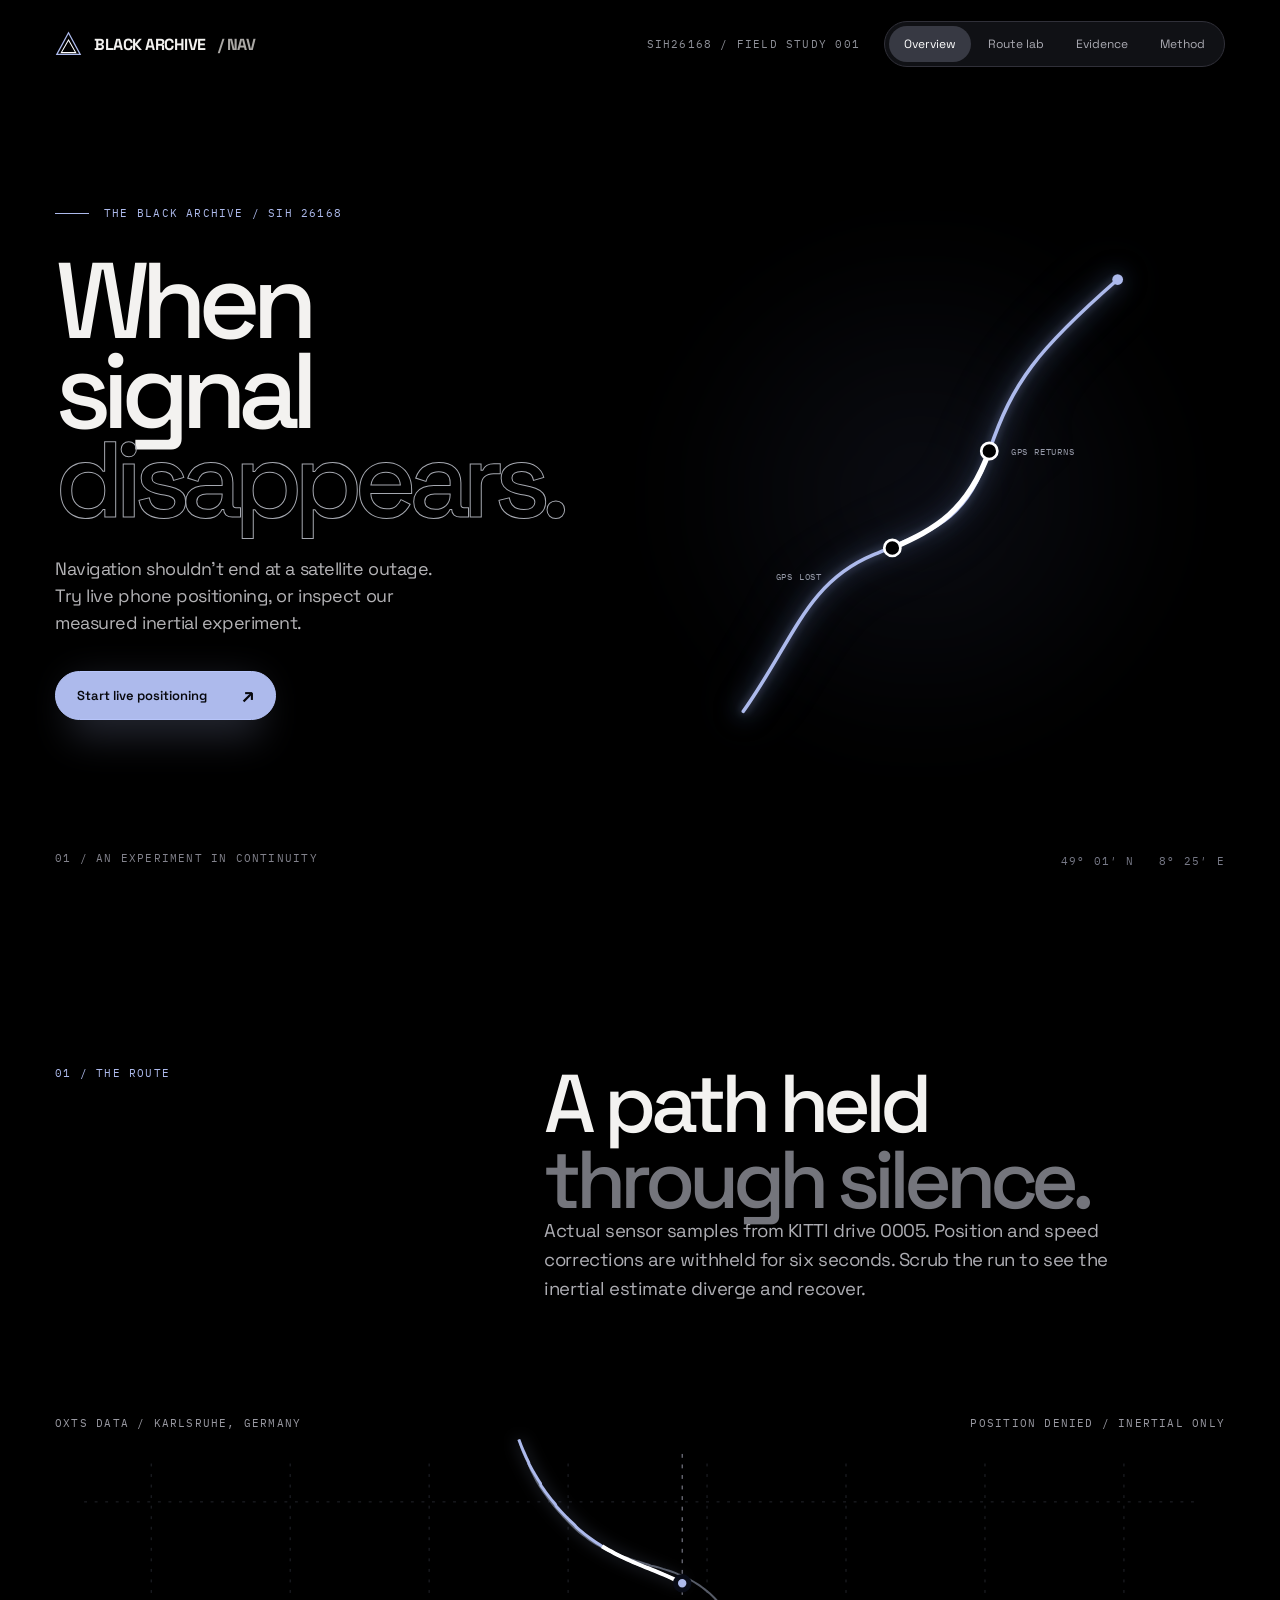
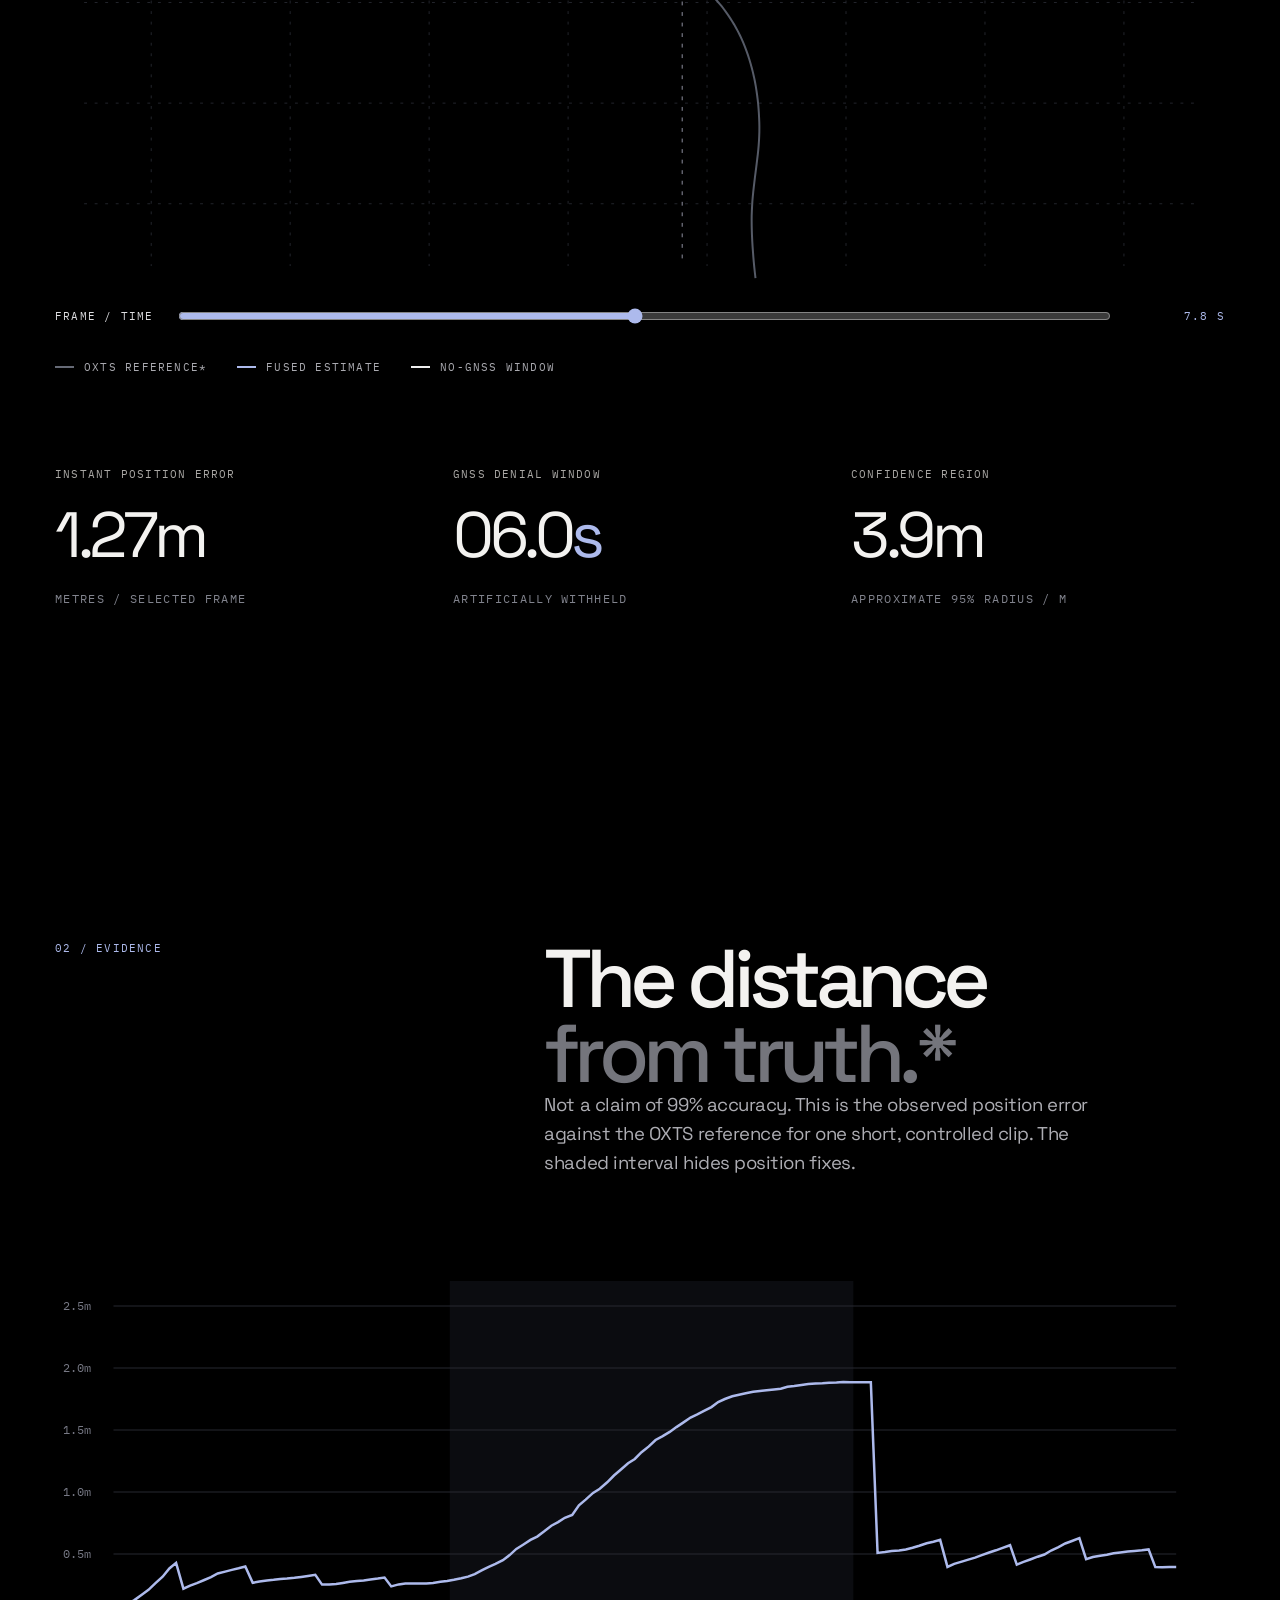
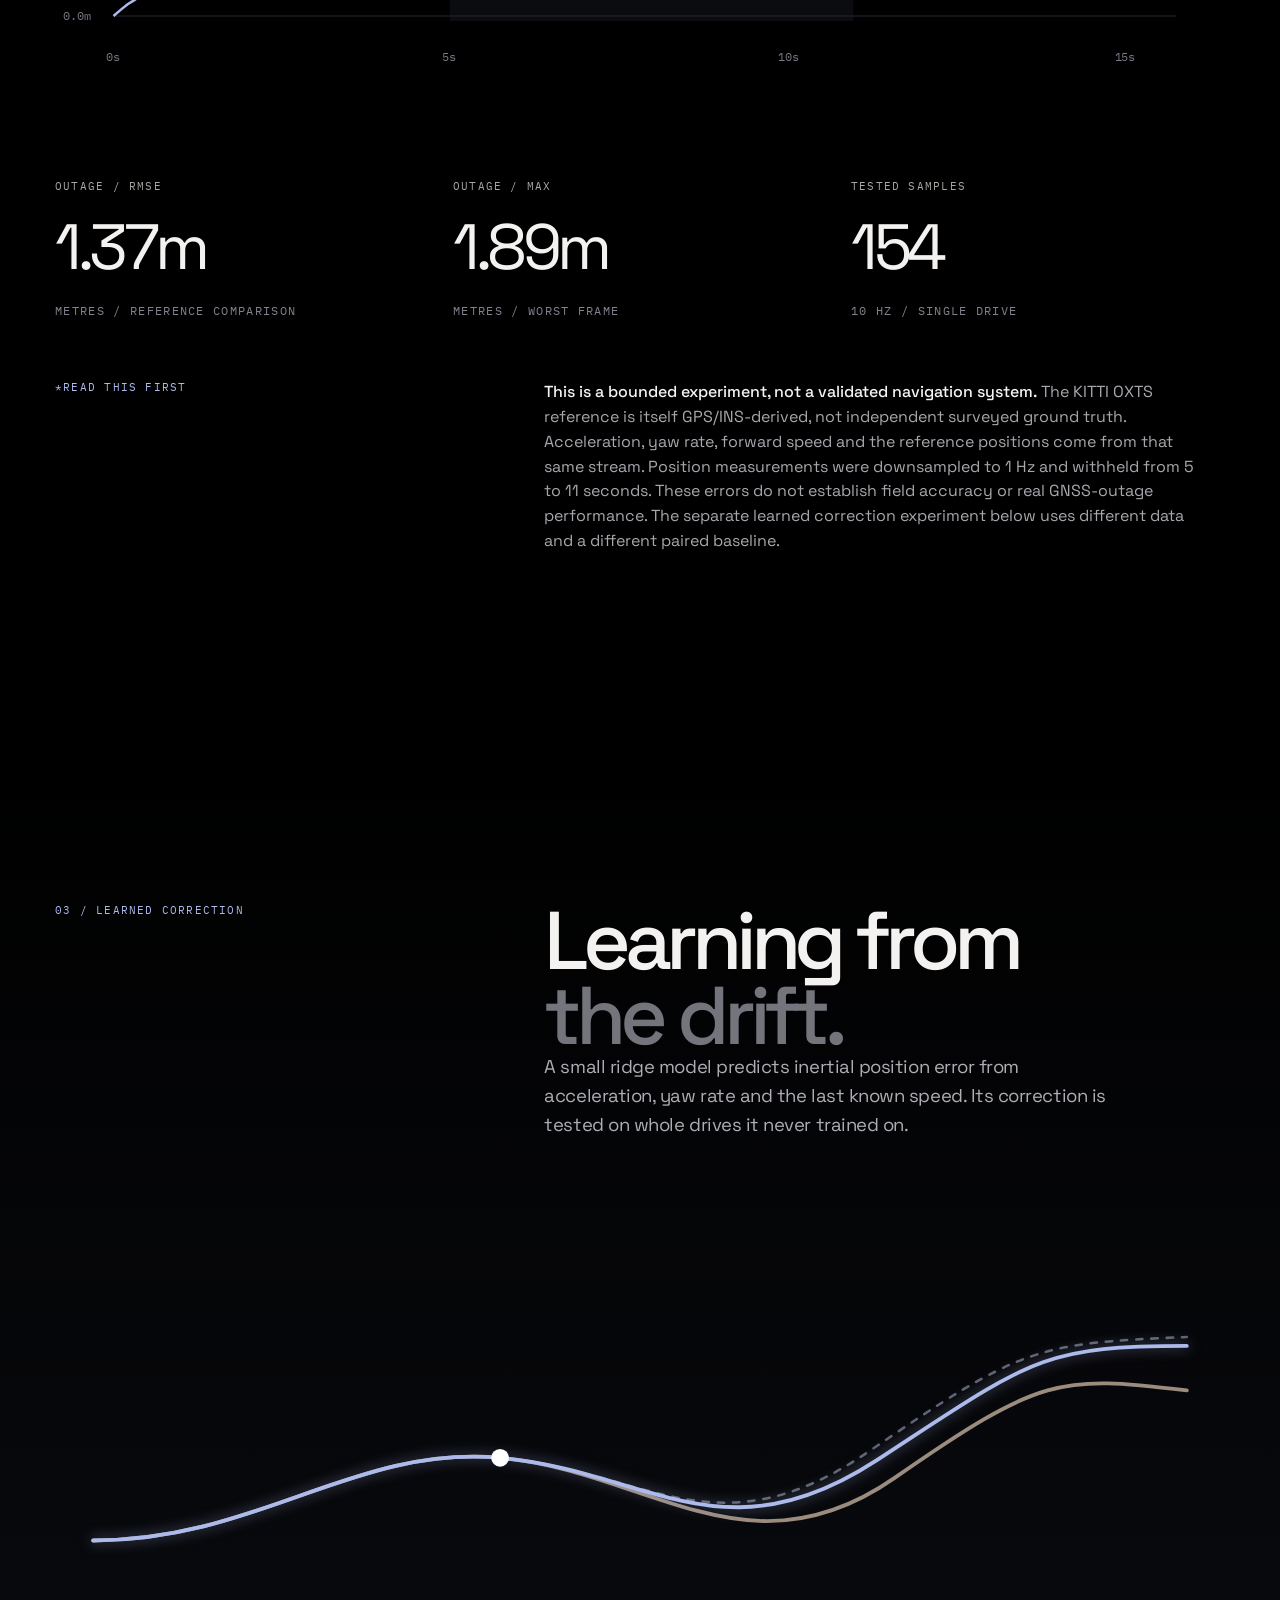
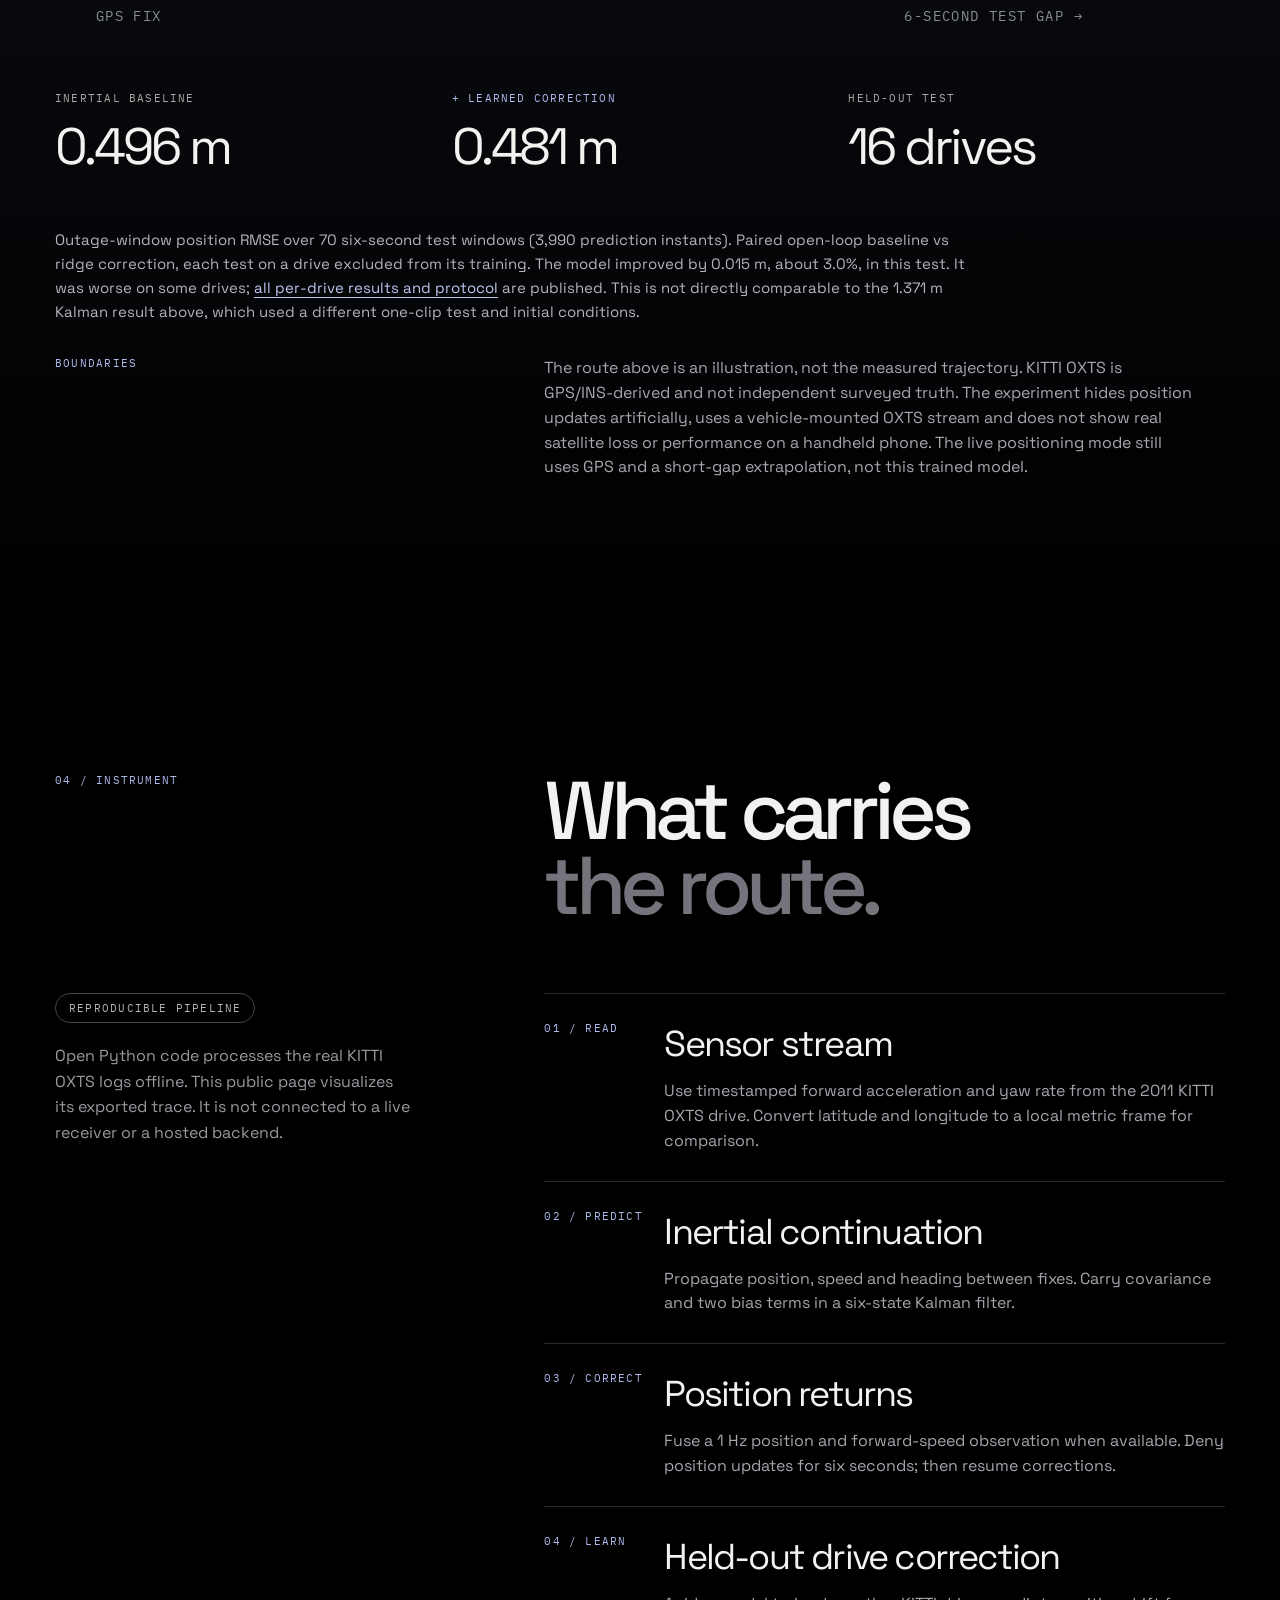
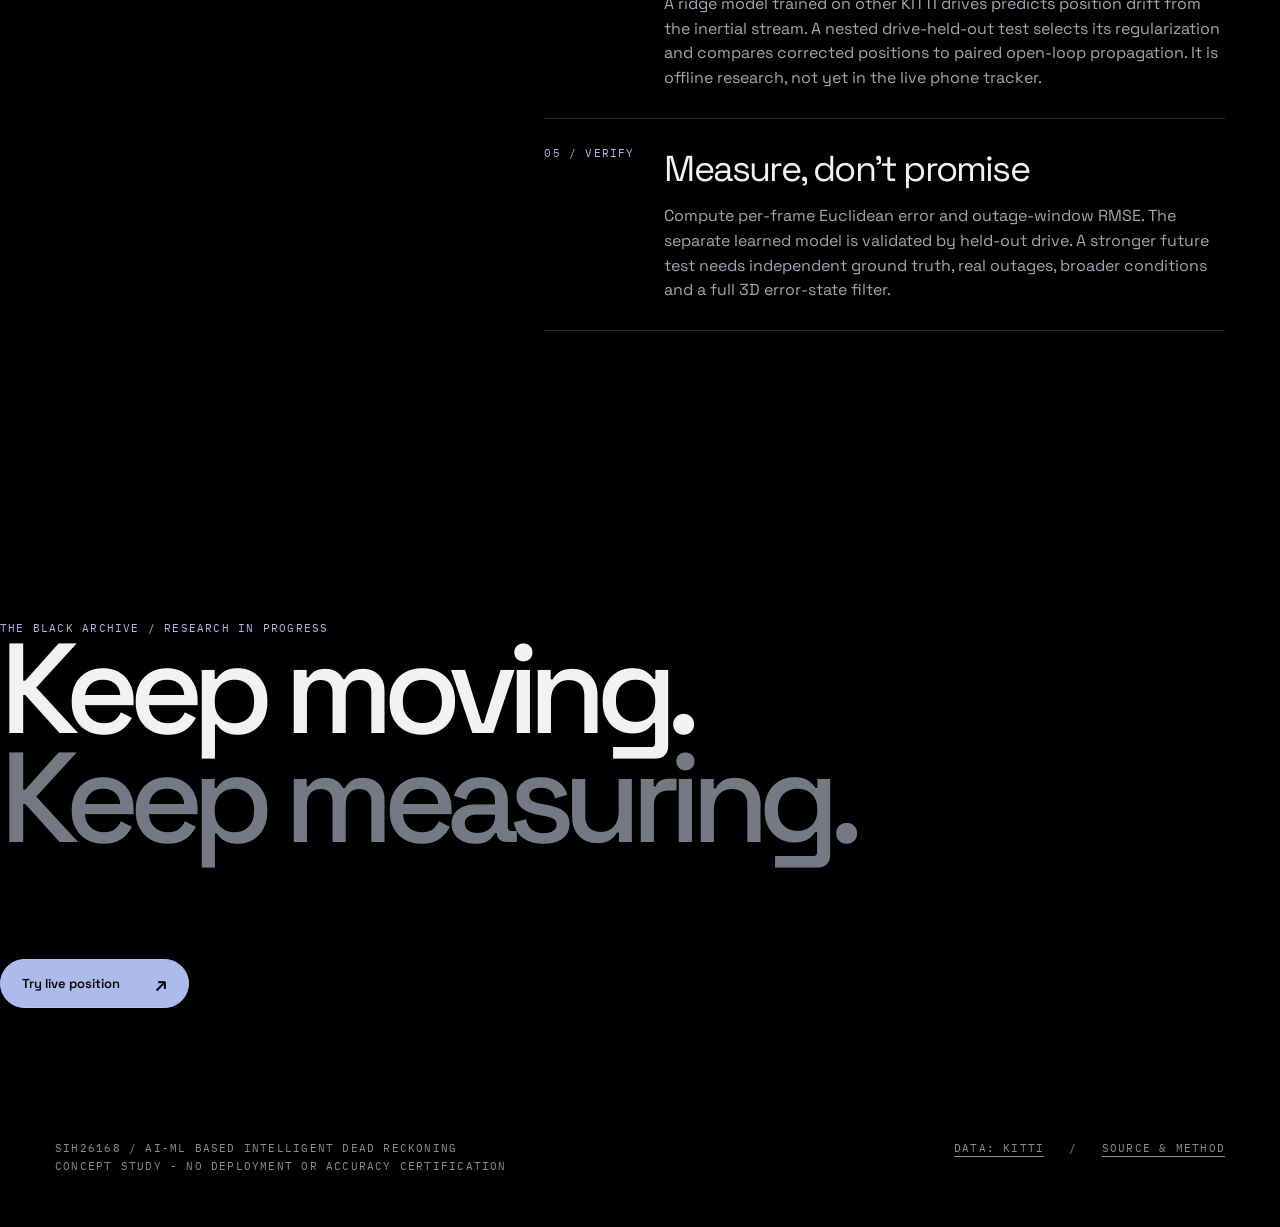
==== web/index.html @ e19b24ce "v14: sync canonical site with ML evidence" ====
<!doctype html>
<html lang="en"><head><meta charset="utf-8"><meta name="viewport" content="width=device-width,initial-scale=1"><meta name="theme-color" content="#000000"><meta name="description" content="The Black Archive: an honest GNSS/INS dead-reckoning experiment measured on public KITTI sensor logs."><title>Black Archive / Continuity</title><link rel="preconnect" href="https://fonts.googleapis.com"><link rel="preconnect" href="https://fonts.gstatic.com" crossorigin><link href="https://fonts.googleapis.com/css2?family=IBM+Plex+Mono:wght@400;500&family=Space+Grotesk:wght@400;500;600;700&display=swap" rel="stylesheet">
<style>
:root{--bg:#000;--ink:#f3f2f0;--muted:#aaa8a5;--quiet:#777b85;--accent:#adbaec;--axis:#303137;--margin:clamp(24px,4.3vw,76px);--display:'Space Grotesk',Arial,sans-serif;--mono:'IBM Plex Mono',monospace}*{box-sizing:border-box}html{scroll-behavior:smooth;background:#000}body{margin:0;color:var(--ink);background:var(--bg);font-family:var(--display);-webkit-font-smoothing:antialiased}button,a,input{font:inherit}button{cursor:pointer}a{color:inherit}a:focus-visible,button:focus-visible,input:focus-visible{outline:2px solid var(--accent);outline-offset:4px}::selection{background:#adbaec;color:#000}.mono{font-family:var(--mono);font-size:11px;letter-spacing:.11em;text-transform:uppercase}.muted{color:var(--muted)}.accent{color:var(--accent)}.wrap{max-width:1600px;margin:auto;padding-inline:var(--margin)}.header{height:88px;display:flex;justify-content:space-between;align-items:center;gap:20px;position:relative;z-index:30}.mark{font-weight:700;text-decoration:none;display:flex;align-items:center;gap:12px;font-size:16px;letter-spacing:-.03em}.brand-icon{height:27px;width:27px;display:inline-flex;align-items:center;justify-content:center}.brand-icon svg{width:100%;height:100%}.header-right{display:flex;gap:24px;align-items:center}.version{white-space:nowrap;color:#8e9098}.nav{display:flex;padding:4px;gap:2px;border:1px solid #303039;border-radius:999px;background:#101115;position:relative;isolation:isolate}.nav a{position:relative;padding:10px 15px;text-decoration:none;font-size:12px;color:#aaaab2;transition:color .22s;white-space:nowrap}.nav a:hover,.nav a.active{color:#fff}.nav-indicator{position:absolute;z-index:-1;left:4px;top:4px;bottom:4px;background:#373943;border-radius:999px;transition:transform .48s cubic-bezier(.22,1,.36,1),width .48s cubic-bezier(.22,1,.36,1)}main{overflow:hidden}.hero{min-height:min(790px,calc(100svh - 88px));min-height:max(650px,calc(100svh - 88px));display:grid;grid-template-columns:5fr 8fr;align-items:center;position:relative}.hero-copy{z-index:2;padding:24px 0 86px}.eyebrow{color:var(--accent);display:flex;gap:15px;align-items:center}.eyebrow:before{content:'';width:34px;height:1px;background:var(--accent)}h1,h2,h3,p{margin-top:0}h1{font-size:clamp(69px,8.4vw,150px);line-height:.83;letter-spacing:-.083em;font-weight:500;margin:36px 0 32px}h1 span{display:block}h1 .outline{color:transparent;-webkit-text-stroke:1px #a5a8b0}.hero-description{font-size:clamp(16px,1.4vw,20px);line-height:1.5;color:#b3b2b5;max-width:390px;letter-spacing:-.025em;margin-bottom:34px}.cta{border:1px solid #b7c5fa;border-radius:999px;background:var(--accent);padding:15px 21px;color:#08090e;display:inline-flex;gap:35px;align-items:center;text-decoration:none;font-size:13px;font-weight:600;position:relative;transition:transform .25s,background .25s}.cta:before{content:'';position:absolute;inset:9px 15px -18px;background:var(--accent);filter:blur(19px);opacity:.2;z-index:-1}.cta:hover{transform:translateY(-3px);background:#c4cfff}.cta span{font-size:20px;line-height:.7}.hero-visual{position:relative;min-height:620px;margin-right:calc(-1*var(--margin));display:flex;align-items:center;justify-content:center}.hero-visual:before{content:'';position:absolute;width:80%;aspect-ratio:1;border-radius:50%;background:radial-gradient(circle,rgba(90,102,156,.12),rgba(0,0,0,0) 67%);filter:blur(35px)}.orb{width:min(760px,105%);height:auto;overflow:visible;position:relative;filter:drop-shadow(0 0 28px rgba(148,160,218,.14))}.orb .contour{fill:none;stroke:#363943;stroke-width:.7}.orb .brightline{fill:none;stroke:var(--accent);stroke-width:2;stroke-linecap:round;stroke-linejoin:round;stroke-dasharray:2400;stroke-dashoffset:2400;animation:draw 1.4s .1s cubic-bezier(.22,1,.36,1) forwards}.orb .tiny{fill:#b3c4ff}.orb .thin{fill:none;stroke:#656c85;stroke-width:.8}.orb .noise{fill:#adb8df;opacity:.36}.hero-index{position:absolute;right:var(--margin);bottom:32px;color:#777987}.hero-meta{position:absolute;bottom:35px;left:var(--margin);color:#83838d}.section{padding-top:clamp(110px,13vw,210px);padding-bottom:clamp(110px,13vw,210px)}.section-head{display:grid;grid-template-columns:5fr 8fr;gap:5vw;align-items:start;margin-bottom:70px}.section-kicker{color:var(--accent)}.section-title{font-size:clamp(49px,6.4vw,105px);line-height:.92;letter-spacing:-.075em;font-weight:500;max-width:900px;margin:0}.section-title em{font-style:normal;color:#74757c}.support{max-width:570px;color:#adadb3;font-size:clamp(16px,1.45vw,21px);line-height:1.55;letter-spacing:-.025em}.section-copy{grid-column:2}.lab{background:linear-gradient(#000,#08090b 65%,#000)}.lab-main{position:relative;min-height:590px;padding:24px 0 0}.lab-meta{display:flex;justify-content:space-between;gap:20px;flex-wrap:wrap;color:#9999a2}.lab-art{height:460px;width:100%;display:block;overflow:visible}.axis{stroke:#24262d;stroke-width:1;stroke-dasharray:3 8}.route-truth{stroke:#565b67;stroke-width:2;fill:none;vector-effect:non-scaling-stroke}.route-fused{stroke:var(--accent);stroke-width:3;fill:none;vector-effect:non-scaling-stroke;filter:drop-shadow(0 0 8px rgba(173,186,236,.45))}.route-outage{stroke:#fff;stroke-width:4;fill:none;vector-effect:non-scaling-stroke}.point-current{fill:var(--accent);stroke:#080b16;stroke-width:5;vector-effect:non-scaling-stroke}.scan-line{stroke:#9496a6;stroke-width:1;stroke-dasharray:4 7}.scrubber{display:flex;gap:22px;align-items:center;padding:12px 0 30px}.scrubber label{color:#dedee1;white-space:nowrap}.scrubber input{width:100%;height:24px;accent-color:var(--accent);cursor:ew-resize}.scrubber output{min-width:90px;text-align:right;color:var(--accent)}.legend{display:flex;gap:30px;align-items:center;flex-wrap:wrap;color:#aaaab0}.legend span{display:flex;gap:10px;align-items:center}.legend i{width:19px;height:2px;background:var(--accent);display:block}.legend .white{background:#eee}.legend .grey{background:#666a76}.readouts{display:grid;grid-template-columns:repeat(3,1fr);gap:24px;margin-top:88px}.readout strong{display:block;font-size:clamp(34px,5vw,70px);font-weight:400;letter-spacing:-.07em;margin:11px 0}.readout small{color:#81838d;font-size:12px}.evidence-plot{width:100%;height:420px;display:block;overflow:visible}.chart-line{fill:none;stroke:var(--accent);stroke-width:2.5;vector-effect:non-scaling-stroke}.chart-bg{fill:#12151c}.chart-outage{fill:#4e5475;opacity:.14}.chart-axis{stroke:#282932;stroke-width:1}.evidence-notes{display:grid;grid-template-columns:5fr 8fr;gap:5vw;margin-top:60px}.evidence-notes p{line-height:1.55;color:#a7a7ad;max-width:650px;font-size:16px}.evidence-notes strong{color:#f4f4f4;font-weight:500}.method{padding-top:110px;padding-bottom:160px}.method-layout{display:grid;grid-template-columns:5fr 8fr;gap:5vw}.method-step{padding:27px 0;display:grid;grid-template-columns:100px 1fr;gap:20px;border-top:1px solid #292a30}.method-step:last-child{border-bottom:1px solid #292a30}.method-step h3{font-size:clamp(23px,3vw,36px);font-weight:400;letter-spacing:-.05em;margin:0 0 12px}.method-step p{line-height:1.55;color:#a4a5ad;max-width:600px;margin:0}.method-note{color:#9999a0;line-height:1.6;max-width:360px;margin-top:20px}.finale{padding:130px 0 100px;position:relative}.finale h2{font-size:clamp(70px,10vw,165px);line-height:.85;letter-spacing:-.09em;font-weight:500;max-width:1000px}.finale h2 span{color:#747985}.footer{padding-block:32px 52px;display:flex;justify-content:space-between;gap:20px;color:#8c8c93;line-height:1.6}.footer a{text-underline-offset:4px}.tag{display:inline-flex;border:1px solid #42444c;border-radius:999px;padding:7px 13px;color:#b2b3bd}.skip{position:absolute;left:-999px;top:6px;z-index:50;background:#fff;color:#000;padding:12px}.skip:focus{left:10px}@keyframes draw{to{stroke-dashoffset:0}}@media(max-width:900px){.version{display:none}.hero{grid-template-columns:1fr;min-height:auto}.hero-copy{padding-top:84px;padding-bottom:0}.hero-visual{min-height:550px;margin-top:-36px;margin-left:12vw}.orb{width:min(100%,700px)}.hero-meta{bottom:12px}.hero-index{bottom:12px}.section-head,.evidence-notes,.method-layout{grid-template-columns:1fr}.section-copy{grid-column:1}.section-head{gap:28px;margin-bottom:48px}.section-title{max-width:800px}.method-note{max-width:650px;margin:0 0 30px}.lab-main{min-height:470px}.lab-art{height:330px}}@media(max-width:600px){.header{height:78px;display:block;padding-top:18px}.mark{font-size:14px}.brand-icon{width:22px;height:22px}.header-right{position:absolute;right:var(--margin);top:15px}.nav{position:fixed;bottom:16px;left:14px;right:14px;justify-content:space-around;z-index:80;background:rgba(19,20,24,.95);backdrop-filter:blur(18px);box-shadow:0 7px 35px #000}.nav a{font-size:11px;padding:12px 10px;text-align:center;min-width:58px}.hero-copy{padding-top:65px}.hero h1{font-size:clamp(66px,17vw,96px);margin:25px 0}.hero-description{font-size:16px;max-width:350px}.hero-visual{min-height:420px;margin:-25px -70px 0 0}.orb{width:120%}.hero-meta{bottom:16px}.hero-index{right:calc(var(--margin) + 38px);bottom:16px}.mono{font-size:10px}.section{padding-top:110px;padding-bottom:100px}.section-title{font-size:clamp(47px,13vw,70px)}.lab-main{min-height:380px}.lab-art{height:265px;margin-left:-10%;width:120%}.lab-meta{font-size:9px;gap:8px}.scrubber{gap:12px}.scrubber label{font-size:9px}.scrubber output{min-width:54px;font-size:10px}.legend{gap:13px;font-size:9px}.readouts{grid-template-columns:1fr 1fr;gap:35px 12px;margin-top:55px}.readout strong{font-size:43px}.readout small{font-size:10px}.evidence-plot{height:290px;width:115%;margin-left:-6%}.evidence-notes{margin-top:32px}.method{padding-top:50px}.method-step{grid-template-columns:52px 1fr;gap:12px}.method-step h3{font-size:24px}.method-step p{font-size:14px}.finale{padding:90px 0 130px}.finale h2{font-size:clamp(66px,14vw,95px)}.footer{display:block;padding-bottom:105px;font-size:10px}.footer div{margin-bottom:16px}}@media(prefers-reduced-motion:reduce){*,*:before,*:after{animation-duration:.01ms!important;scroll-behavior:auto!important;transition-duration:.01ms!important}.orb .brightline{stroke-dashoffset:0}}
.simple-route{filter:drop-shadow(0 0 25px rgba(140,154,219,.10))}.simple-under{fill:none;stroke:#243047;stroke-width:21;stroke-linecap:round;opacity:.55;filter:blur(12px)}.simple-line,.simple-gap{fill:none;stroke-linecap:round;stroke-linejoin:round}.simple-line{stroke:#adbaec;stroke-width:4;filter:drop-shadow(0 0 5px rgba(173,186,236,.45))}.simple-gap{stroke:#fff;stroke-width:6}.simple-fix{fill:#000;stroke:#fff;stroke-width:3}.simple-label,.simple-key{fill:#9599a7;font:10px var(--mono);letter-spacing:.09em}.simple-key{fill:#b6b9c3}@media(max-width:600px){.simple-label,.simple-key{font-size:13px}}
.learned{background:linear-gradient(#000,#08090d 55%,#000)}.learned-panel{padding:20px 0;background:transparent}.learned-route svg{width:100%;height:auto;overflow:visible}.learned-route path{fill:none;stroke-linecap:round;stroke-linejoin:round}.learned-route .learning-ghost{stroke:#5d6372;stroke-width:2;stroke-dasharray:5 7}.learned-route .learning-base{stroke:#b7a493;stroke-width:3;opacity:.85}.learned-route .learning-corrected{stroke:var(--accent);stroke-width:3;filter:drop-shadow(0 0 5px #adbaec88)}.learned-route text{font:11px var(--mono);letter-spacing:.1em;fill:#898c98}.learned-stats{display:grid;grid-template-columns:repeat(3,1fr);padding:26px 0 4px;gap:20px}.learned-stats strong{display:block;font-size:clamp(30px,4vw,58px);font-weight:400;letter-spacing:-.06em;margin-top:7px}.learned-caption{line-height:1.6;color:#b3b4bd;font-size:15px;max-width:920px;margin:25px 0 0}.learned-caption a{color:#bdc8f2;text-underline-offset:4px}.learned .evidence-notes{margin-top:32px}@media(max-width:600px){.learned-panel{padding:10px 0}.learned-stats{grid-template-columns:1fr 1fr;gap:22px 8px}.learned-stats strong{font-size:33px}.learned-stats .mono{font-size:8px}.learned-caption{font-size:13px}.learned-route text{font-size:16px}}
</style></head>
<body><a class="skip" href="#content">Skip to content</a><header class="header wrap"><a href="#home" class="mark" aria-label="The Black Archive, home"><span class="brand-icon" aria-hidden="true"><svg viewBox="0 0 30 30"><path fill="none" stroke="#adbaec" stroke-width="1.4" d="M15 2 28 26H2Z"/><path fill="none" stroke="#fff" stroke-width="1.2" d="M15 10 23 24H7Z"/></svg></span>BLACK ARCHIVE<span class="muted">/ NAV</span></a><div class="header-right"><span class="version mono">SIH26168 / FIELD STUDY 001</span><nav class="nav" aria-label="Main navigation"><span class="nav-indicator" aria-hidden="true"></span><a class="active" href="#home">Overview</a><a href="#lab">Route lab</a><a href="#evidence">Evidence</a><a href="#method">Method</a></nav></div></header>
<main id="content"><section class="hero wrap" id="home"><div class="hero-copy"><div class="eyebrow mono">THE BLACK ARCHIVE / SIH 26168</div><h1>When<br>signal<br><span class="outline">disappears.</span></h1><p class="hero-description">Navigation shouldn't end at a satellite outage. Try live phone positioning, or inspect our measured inertial experiment.</p><a class="cta" href="./live.html">Start live positioning <span aria-hidden="true">↗</span></a></div><div class="hero-visual"><svg class="orb simple-route" viewBox="0 0 800 800" role="img" aria-labelledby="hero-map-title hero-map-desc"><title id="hero-map-title">A route continues through signal loss</title><desc id="hero-map-desc">A single clean route bends across the black canvas. A short white portion marks the position-signal gap, and the path continues beyond it. This is a concept illustration, not a measured route or map.</desc><path d="M 202 642 C 258 563 272 499 346 468 S 450 429 476 352 S 530 239 619 161" class="simple-under"/><path d="M 202 642 C 258 563 272 499 346 468 S 450 429 476 352 S 530 239 619 161" class="simple-line"/><path d="M 368 460 C 416 439 452 419 476 352" class="simple-gap"/><circle cx="368" cy="460" r="9" class="simple-fix"/><circle cx="476" cy="352" r="9" class="simple-fix"/><circle cx="619" cy="161" r="6" fill="#adbaec"/><g class="simple-label"><text x="238" y="496">GPS LOST</text><text x="500" y="356">GPS RETURNS</text></g></svg></div><span class="hero-meta mono">01 / AN EXPERIMENT IN CONTINUITY</span><span class="hero-index mono">49° 01′ N &nbsp; 8° 25′ E</span></section>
<section class="section wrap" id="lab"><div class="section-head"><div class="section-kicker mono">01 / THE ROUTE</div><div><h2 class="section-title">A path held<br><em>through silence.</em></h2><p class="support section-copy">Actual sensor samples from KITTI drive 0005. Position and speed corrections are withheld for six seconds. Scrub the run to see the inertial estimate diverge and recover.</p></div></div><div class="lab-main"><div class="lab-meta mono"><span>OXTS DATA / KARLSRUHE, GERMANY</span><span id="mode">INITIALIZING REAL DATA</span></div><svg id="route-svg" viewBox="0 0 1200 480" preserveAspectRatio="xMidYMid meet" class="lab-art" role="img" aria-label="Measured KITTI reference trajectory and fused inertial estimate"><g id="route-grid"></g><path id="truth-path" class="route-truth"/><path id="fused-path" class="route-fused"/><path id="outage-path" class="route-outage"/><line id="scan-line" class="scan-line" y1="25" y2="450"/><circle id="current-point" class="point-current" r="7"/></svg><div class="scrubber"><label class="mono" for="time">FRAME / TIME</label><input type="range" id="time" min="0" max="153" value="70" step="1" aria-label="Select frame of KITTI experiment"><output class="mono" id="time-out" for="time">--</output></div><div class="legend mono"><span><i class="grey"></i> OXTS REFERENCE*</span><span><i></i> FUSED ESTIMATE</span><span><i class="white"></i> NO-GNSS WINDOW</span></div><div class="readouts"><div class="readout"><span class="mono muted">INSTANT POSITION ERROR</span><strong id="current-error">--</strong><small class="mono">METRES / SELECTED FRAME</small></div><div class="readout"><span class="mono muted">GNSS DENIAL WINDOW</span><strong>06.0<span class="accent">s</span></strong><small class="mono">ARTIFICIALLY WITHHELD</small></div><div class="readout"><span class="mono muted">CONFIDENCE REGION</span><strong id="radius">--</strong><small class="mono">APPROXIMATE 95% RADIUS / M</small></div></div></div></section>
<section class="section wrap" id="evidence"><div class="section-head"><div class="section-kicker mono">02 / EVIDENCE</div><div><h2 class="section-title">The distance<br><em>from truth.*</em></h2><p class="support">Not a claim of 99% accuracy. This is the observed position error against the OXTS reference for one short, controlled clip. The shaded interval hides position fixes.</p></div></div><svg id="error-svg" viewBox="0 0 1200 420" preserveAspectRatio="none" class="evidence-plot" role="img" aria-label="Position error over time with outage shaded"><rect id="outage-shade" class="chart-outage" y="15" height="340"/><g id="error-grid"></g><path id="error-path" class="chart-line"/></svg><div class="readouts"><div class="readout"><span class="mono muted">OUTAGE / RMSE</span><strong id="rmse">--</strong><small class="mono">METRES / REFERENCE COMPARISON</small></div><div class="readout"><span class="mono muted">OUTAGE / MAX</span><strong id="peak">--</strong><small class="mono">METRES / WORST FRAME</small></div><div class="readout"><span class="mono muted">TESTED SAMPLES</span><strong id="samples">--</strong><small class="mono">10 HZ / SINGLE DRIVE</small></div></div><div class="evidence-notes"><div class="section-kicker mono">*READ THIS FIRST</div><p><strong>This is a bounded experiment, not a validated navigation system.</strong> The KITTI OXTS reference is itself GPS/INS-derived, not independent surveyed ground truth. Acceleration, yaw rate, forward speed and the reference positions come from that same stream. Position measurements were downsampled to 1 Hz and withheld from 5 to 11 seconds. These errors do not establish field accuracy or real GNSS-outage performance. The separate learned correction experiment below uses different data and a different paired baseline.</p></div></section>
<section class="section wrap learned" id="learned"><div class="section-head"><div class="section-kicker mono">03 / LEARNED CORRECTION</div><div><h2 class="section-title">Learning from<br><em>the drift.</em></h2><p class="support">A small ridge model predicts inertial position error from acceleration, yaw rate and the last known speed. Its correction is tested on whole drives it never trained on.</p></div></div><div class="learned-panel"><div class="learned-route" aria-hidden="true"><svg viewBox="0 0 920 320"><path class="learning-ghost" d="M30 230 C160 230 235 155 350 165 S520 242 640 160 S770 75 890 70"/><path class="learning-base" d="M30 230 C160 230 235 155 350 165 S545 261 660 181 S790 100 890 112"/><path class="learning-corrected" d="M30 230 C160 230 235 155 350 165 S525 246 646 167 S775 77 890 77"/><circle cx="350" cy="165" r="7" fill="#fff"/><text x="32" y="293">GPS FIX</text><text x="668" y="293">6-SECOND TEST GAP →</text></svg></div><div class="learned-stats"><div><span class="mono muted">INERTIAL BASELINE</span><strong>0.496 m</strong></div><div><span class="mono accent">+ LEARNED CORRECTION</span><strong>0.481 m</strong></div><div><span class="mono muted">HELD-OUT TEST</span><strong>16 drives</strong></div></div></div><p class="learned-caption">Outage-window position RMSE over 70 six-second test windows (3,990 prediction instants). Paired open-loop baseline vs ridge correction, each test on a drive excluded from its training. The model improved by 0.015 m, about 3.0%, in this test. It was worse on some drives; <a href="./ml_benchmark.json">all per-drive results and protocol</a> are published. This is not directly comparable to the 1.371 m Kalman result above, which used a different one-clip test and initial conditions.</p><div class="evidence-notes"><div class="section-kicker mono">BOUNDARIES</div><p>The route above is an illustration, not the measured trajectory. KITTI OXTS is GPS/INS-derived and not independent surveyed truth. The experiment hides position updates artificially, uses a vehicle-mounted OXTS stream and does not show real satellite loss or performance on a handheld phone. The live positioning mode still uses GPS and a short-gap extrapolation, not this trained model.</p></div></section>
<section class="method wrap" id="method"><div class="section-head"><div class="section-kicker mono">04 / INSTRUMENT</div><h2 class="section-title">What carries<br><em>the route.</em></h2></div><div class="method-layout"><div><span class="tag mono">REPRODUCIBLE PIPELINE</span><p class="method-note">Open Python code processes the real KITTI OXTS logs offline. This public page visualizes its exported trace. It is not connected to a live receiver or a hosted backend.</p></div><div><div class="method-step"><span class="accent mono">01 / READ</span><div><h3>Sensor stream</h3><p>Use timestamped forward acceleration and yaw rate from the 2011 KITTI OXTS drive. Convert latitude and longitude to a local metric frame for comparison.</p></div></div><div class="method-step"><span class="accent mono">02 / PREDICT</span><div><h3>Inertial continuation</h3><p>Propagate position, speed and heading between fixes. Carry covariance and two bias terms in a six-state Kalman filter.</p></div></div><div class="method-step"><span class="accent mono">03 / CORRECT</span><div><h3>Position returns</h3><p>Fuse a 1 Hz position and forward-speed observation when available. Deny position updates for six seconds; then resume corrections.</p></div></div><div class="method-step"><span class="accent mono">04 / LEARN</span><div><h3>Held-out drive correction</h3><p>A ridge model trained on other KITTI drives predicts position drift from the inertial stream. A nested drive-held-out test selects its regularization and compares corrected positions to paired open-loop propagation. It is offline research, not yet in the live phone tracker.</p></div></div><div class="method-step"><span class="accent mono">05 / VERIFY</span><div><h3>Measure, don't promise</h3><p>Compute per-frame Euclidean error and outage-window RMSE. The separate learned model is validated by held-out drive. A stronger future test needs independent ground truth, real outages, broader conditions and a full 3D error-state filter.</p></div></div></div></div></section>
<section class="finale wrap"><div class="mono accent">THE BLACK ARCHIVE / RESEARCH IN PROGRESS</div><h2>Keep moving.<br><span>Keep measuring.</span></h2><a class="cta" href="./live.html">Try live position <span aria-hidden="true">↗</span></a></section></main><footer class="footer wrap mono"><div>SIH26168 / AI-ML BASED INTELLIGENT DEAD RECKONING<br>CONCEPT STUDY - NO DEPLOYMENT OR ACCURACY CERTIFICATION</div><div><a target="_blank" rel="noopener" href="https://www.cvlibs.net/datasets/kitti/raw_data.php">DATA: KITTI</a> &nbsp; / &nbsp; <a target="_blank" rel="noopener" href="https://github.com/ptlrudra0/black-archive-navigation">SOURCE &amp; METHOD</a></div></footer>
<script>
const ns='http://www.w3.org/2000/svg';const svgEl=(tag,attr)=>{const e=document.createElementNS(ns,tag);for(const[k,v]of Object.entries(attr))e.setAttribute(k,v);return e};const nav=[...document.querySelectorAll('.nav a')],ind=document.querySelector('.nav-indicator');function setNav(a){nav.forEach(n=>n.classList.toggle('active',n===a));ind.style.width=a.offsetWidth+'px';ind.style.transform=`translateX(${a.offsetLeft-4}px)`}setNav(nav[0]);window.addEventListener('resize',()=>setNav(document.querySelector('.nav a.active')||nav[0]));nav.forEach(n=>n.addEventListener('click',()=>setNav(n)));const observer=new IntersectionObserver(entries=>{const shown=entries.filter(e=>e.isIntersecting).sort((a,b)=>b.intersectionRatio-a.intersectionRatio)[0];if(shown){const n=nav.find(n=>n.hash==='#'+shown.target.id);if(n)setNav(n)}},{rootMargin:'-25% 0px -55% 0px',threshold:[0,.25,.5]});document.querySelectorAll('main section[id]').forEach(s=>observer.observe(s));
fetch('./benchmark.json').then(r=>{if(!r.ok)throw Error('Data missing');return r.json()}).then(data=>{const pts=data.points,n=pts.length,maxT=pts.at(-1).t;const bounds=[...pts.flatMap(p=>[p.truth,p.fused])],xs=bounds.map(p=>p[0]),ys=bounds.map(p=>p[1]);const minX=Math.min(...xs)-6,maxX=Math.max(...xs)+6,minY=Math.min(...ys)-5,maxY=Math.max(...ys)+5;const scale=Math.min(1020/(maxX-minX),370/(maxY-minY));const displayScale=scale*1.47;const x=p=>600+(p[0]-(minX+maxX)/2)*displayScale,y=p=>240-(p[1]-(minY+maxY)/2)*displayScale;const routePath=(list,key)=>list.map((p,i)=>`${i?'L':'M'}${x(p[key]).toFixed(2)},${y(p[key]).toFixed(2)}`).join(' ');const grid=document.getElementById('route-grid');for(let i=0;i<8;i++)grid.append(svgEl('line',{x1:90+i*145,x2:90+i*145,y1:35,y2:455,class:'axis'}));for(let i=0;i<4;i++)grid.append(svgEl('line',{x1:20,x2:1180,y1:75+i*105,y2:75+i*105,class:'axis'}));document.getElementById('truth-path').setAttribute('d',routePath(pts,'truth'));const range=document.getElementById('time');range.max=n-1;range.value=Math.floor(n*.49);function update(){const i=+range.value,p=pts[i],slice=pts.slice(0,i+1),out=slice.filter(q=>q.outage);document.getElementById('fused-path').setAttribute('d',routePath(slice,'fused'));document.getElementById('outage-path').setAttribute('d',routePath(out,'fused'));const dot=document.getElementById('current-point');dot.setAttribute('cx',x(p.fused));dot.setAttribute('cy',y(p.fused));const line=document.getElementById('scan-line');line.setAttribute('x1',x(p.fused));line.setAttribute('x2',x(p.fused));document.getElementById('time-out').textContent=p.t.toFixed(1)+' s';document.getElementById('current-error').textContent=p.error.toFixed(2)+'m';document.getElementById('radius').textContent=p.radius95.toFixed(1)+'m';document.getElementById('mode').textContent=p.outage?'POSITION DENIED / INERTIAL ONLY':'POSITION FIX / FUSION ACTIVE'}range.addEventListener('input',update);update();const plotMax=Math.max(2.5,Math.ceil(data.metrics.outage_max_m*2)/2);const plotX=t=>60+t/maxT*1090,plotY=e=>350-Math.min(e,plotMax)/plotMax*310;document.getElementById('outage-shade').setAttribute('x',plotX(data.outage_start_s));document.getElementById('outage-shade').setAttribute('width',plotX(data.outage_end_s)-plotX(data.outage_start_s));const eg=document.getElementById('error-grid');for(let e=0;e<=plotMax+0.001;e+=.5){eg.append(svgEl('line',{x1:60,x2:1150,y1:plotY(e),y2:plotY(e),class:'chart-axis'}));let t=svgEl('text',{x:8,y:plotY(e)+4,fill:'#777985','font-family':'IBM Plex Mono','font-size':'12'});t.textContent=e.toFixed(1)+'m';eg.append(t)}for(let t=0;t<=15;t+=5){let label=svgEl('text',{x:plotX(t)-8,y:395,fill:'#777985','font-family':'IBM Plex Mono','font-size':'12'});label.textContent=t+'s';eg.append(label)}document.getElementById('error-path').setAttribute('d',pts.map((p,i)=>`${i?'L':'M'}${plotX(p.t).toFixed(1)},${plotY(p.error).toFixed(1)}`).join(' '));document.getElementById('rmse').textContent=data.metrics.outage_rmse_m.toFixed(2)+'m';document.getElementById('peak').textContent=data.metrics.outage_max_m.toFixed(2)+'m';document.getElementById('samples').textContent=data.dataset_points}).catch(err=>{document.getElementById('mode').textContent='MEASURED DATA UNAVAILABLE';console.error(err)});
</script></body></html>
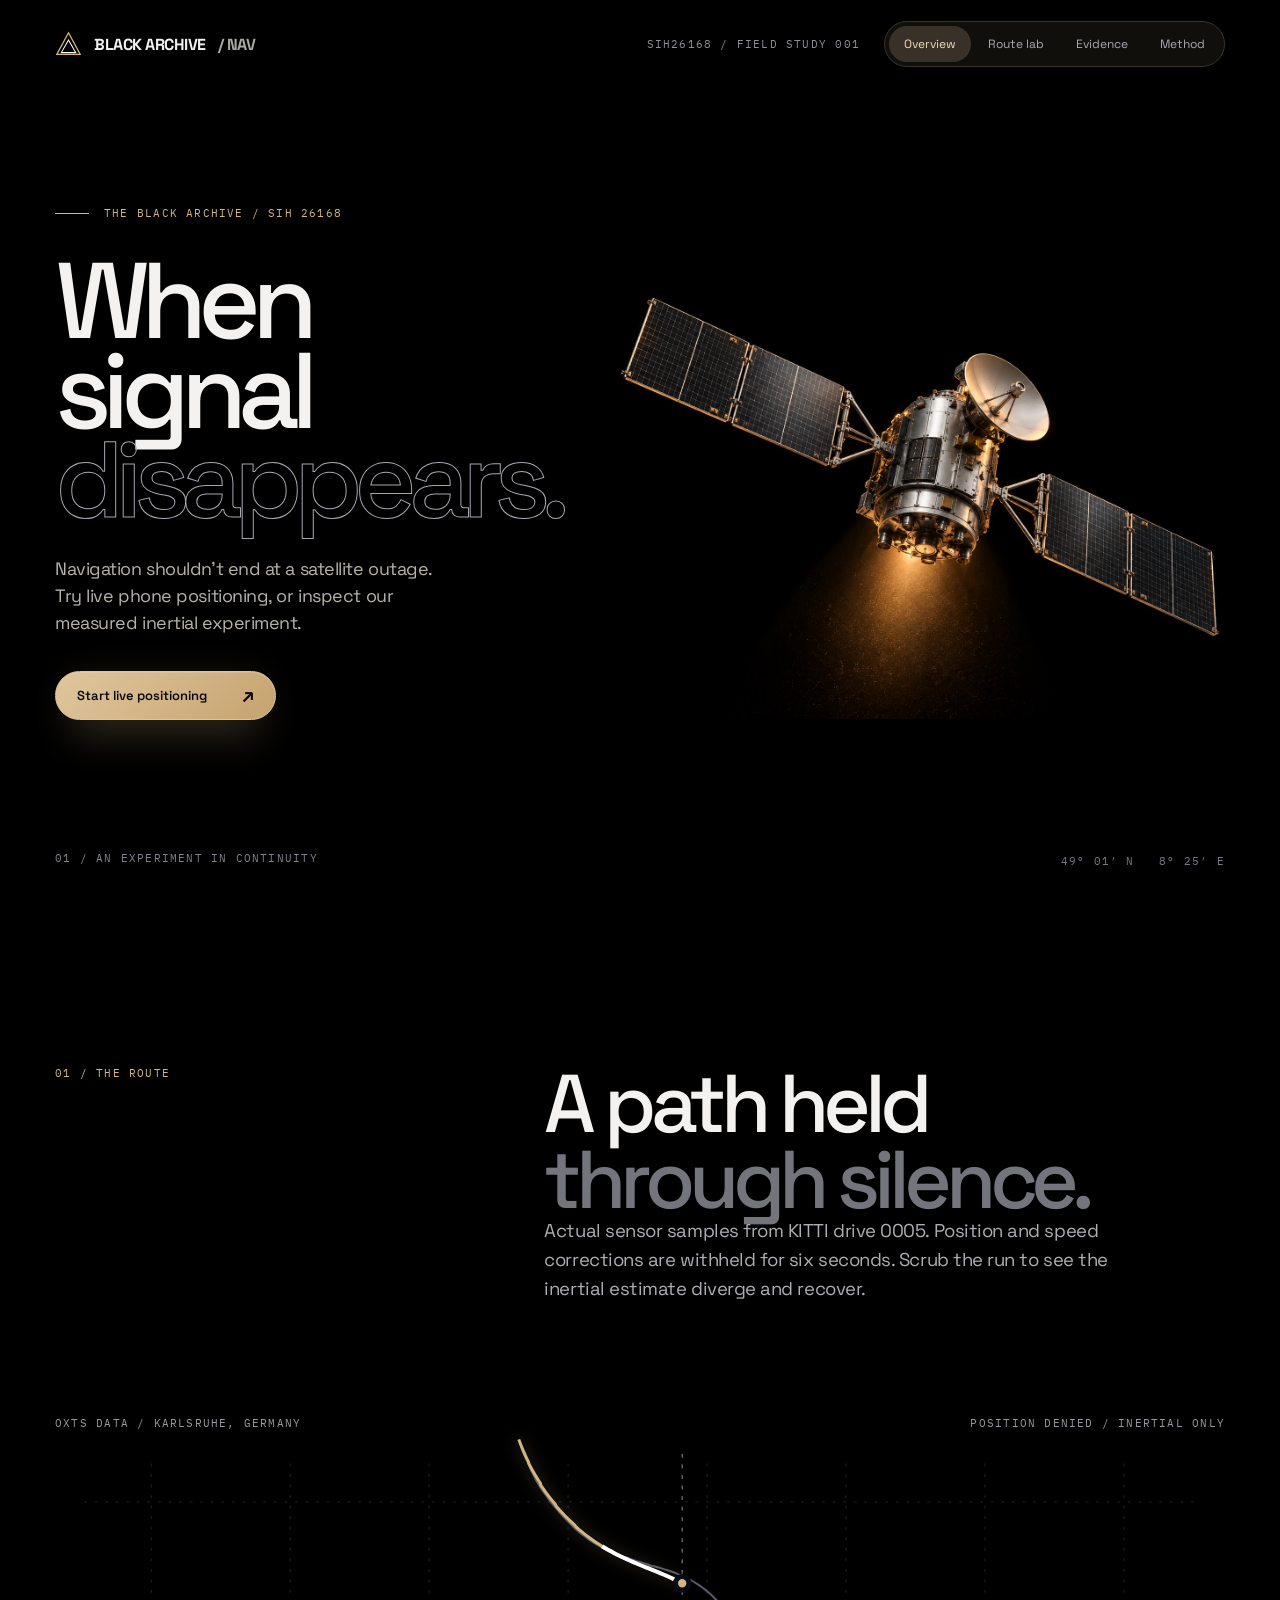
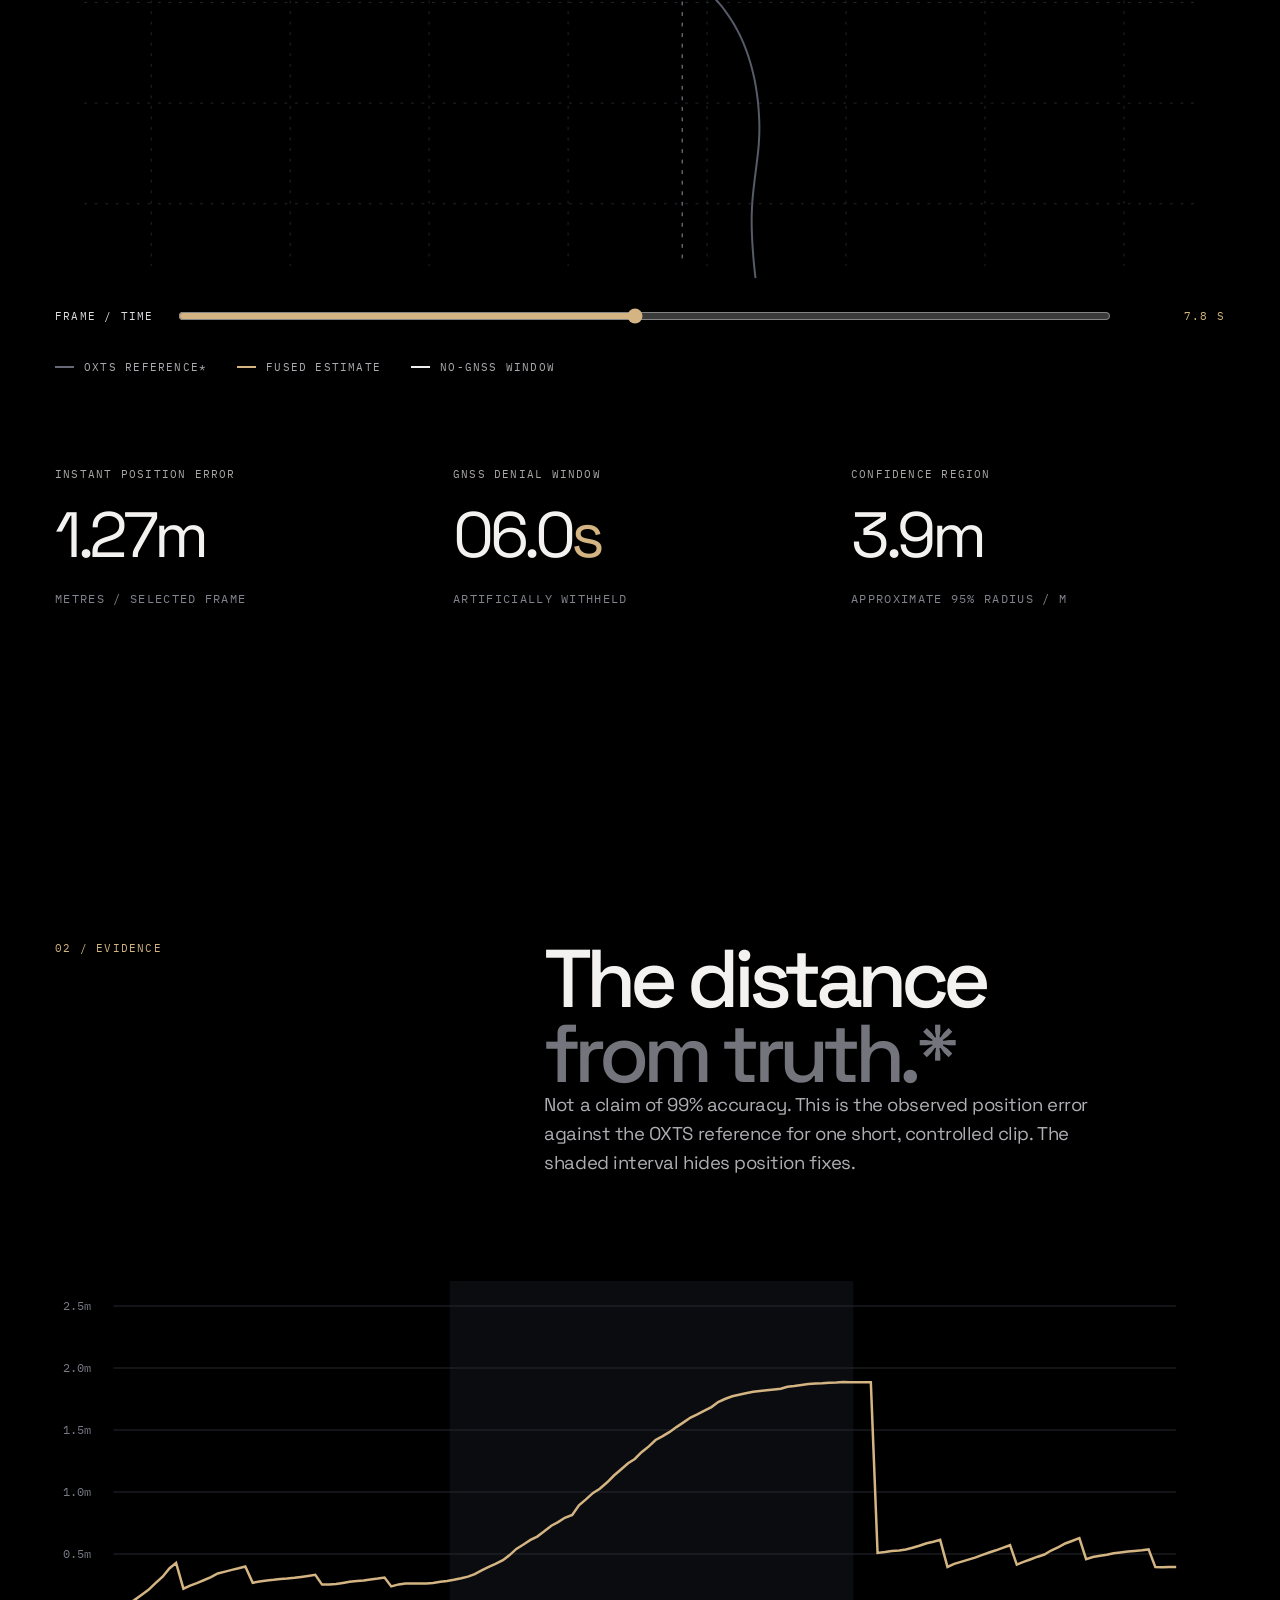
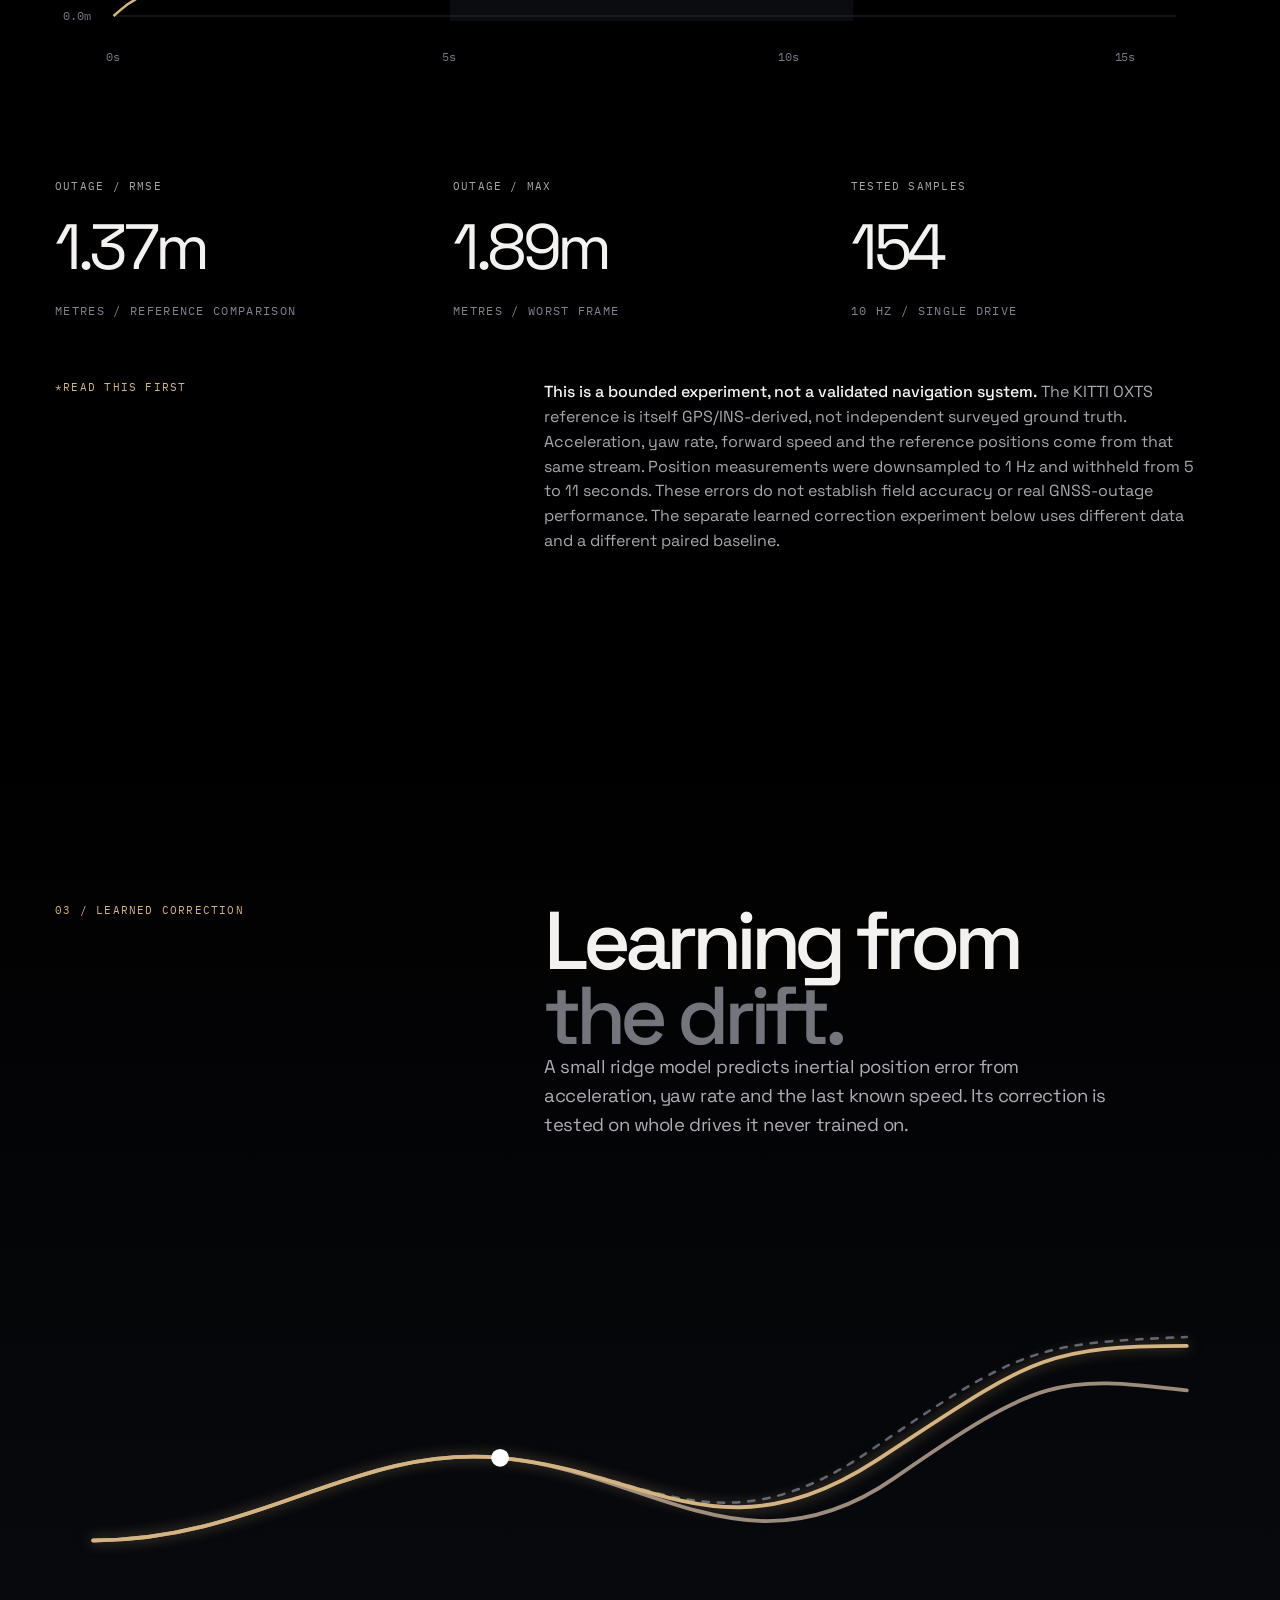
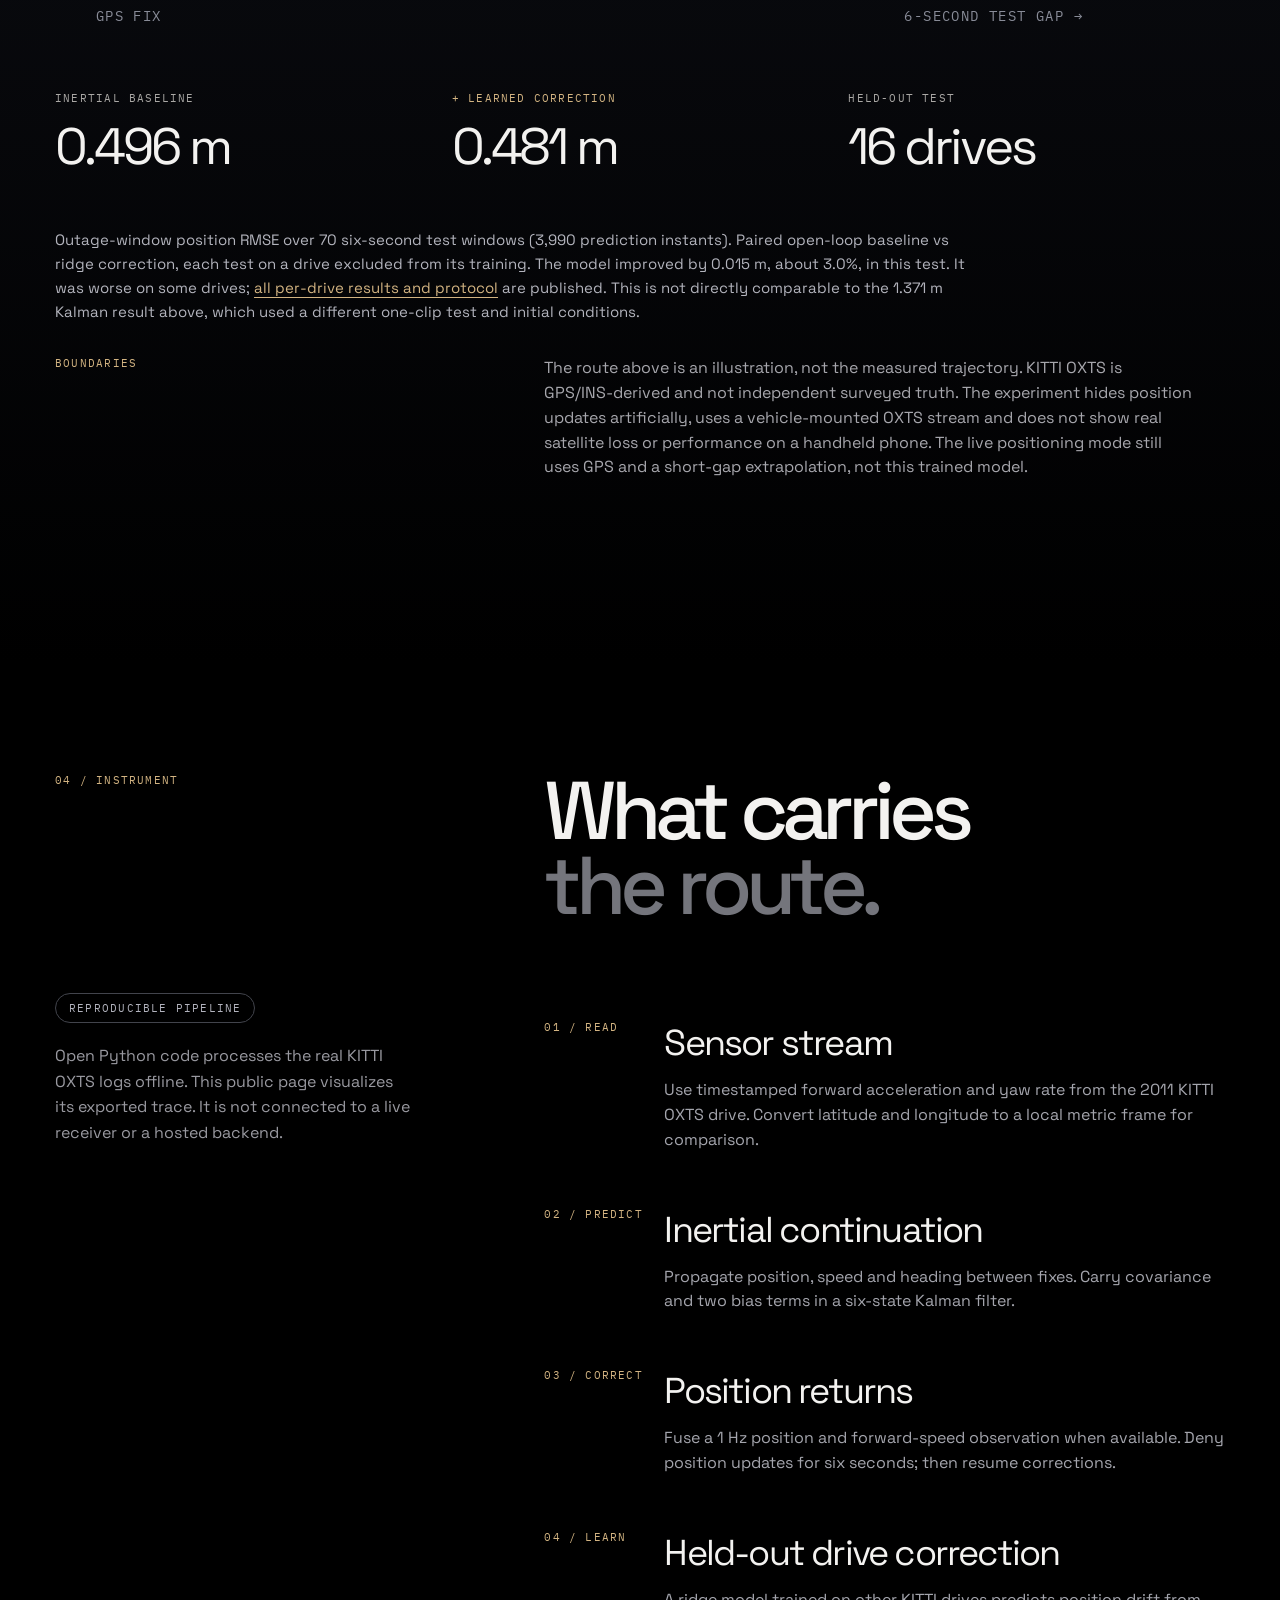
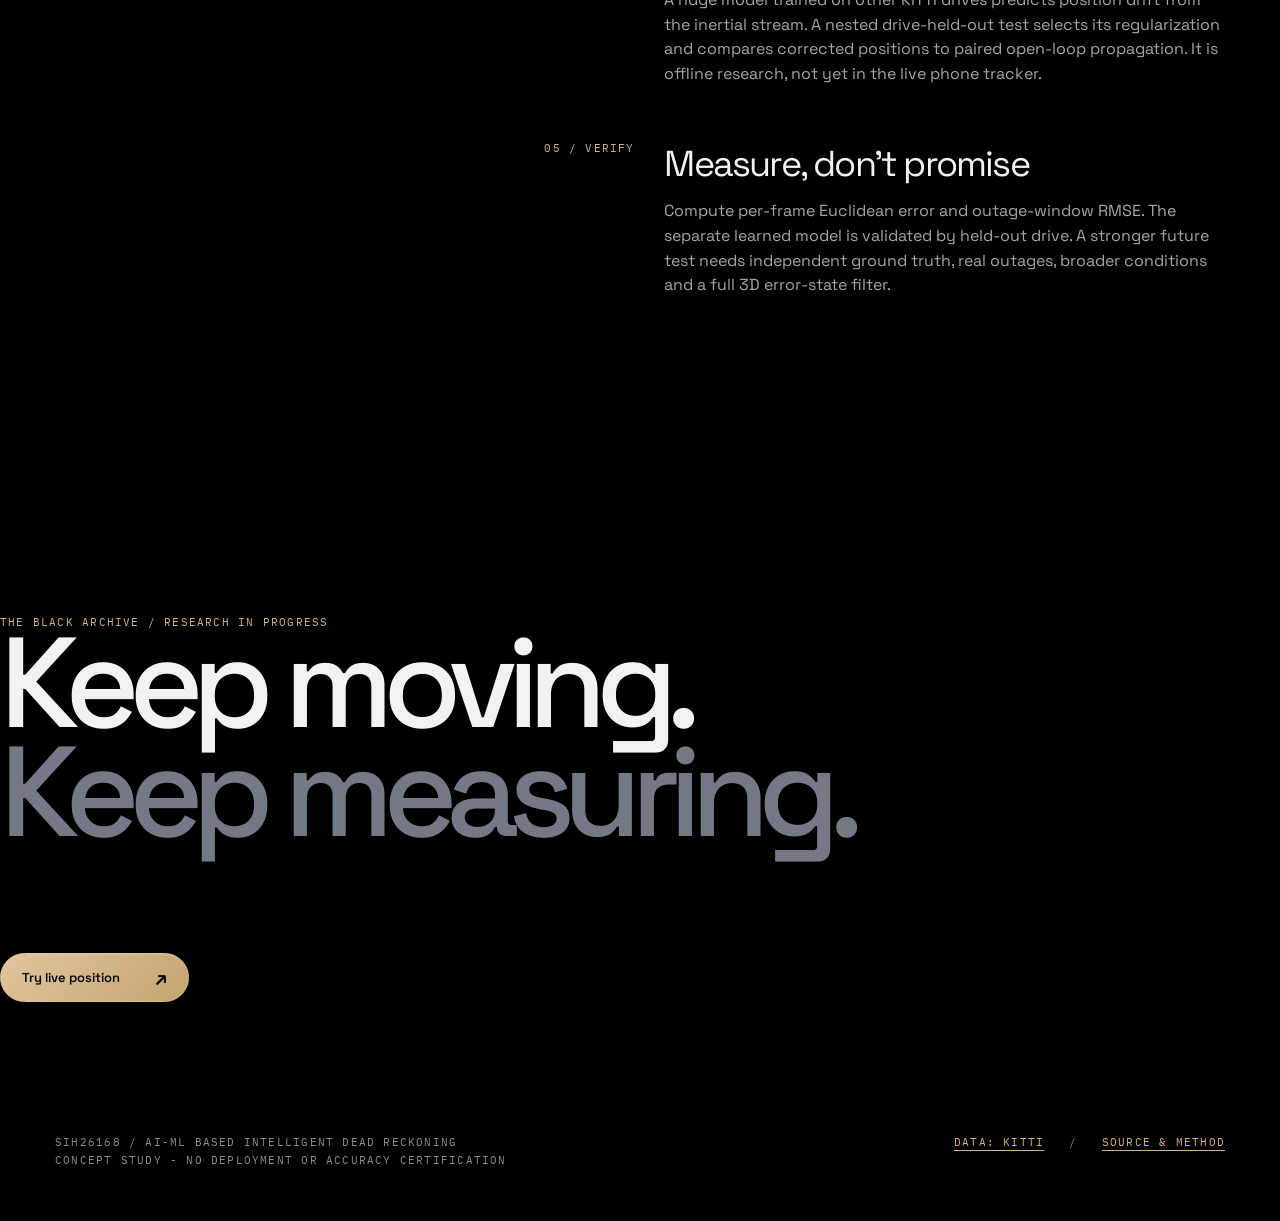
==== commit 892b5fba: "v15: mirror warm design in web/index.html" ====
--- a/web/index.html
+++ b/web/index.html
@@ -1,12 +1,16 @@
 <!doctype html>
 <html lang="en"><head><meta charset="utf-8"><meta name="viewport" content="width=device-width,initial-scale=1"><meta name="theme-color" content="#000000"><meta name="description" content="The Black Archive: an honest GNSS/INS dead-reckoning experiment measured on public KITTI sensor logs."><title>Black Archive / Continuity</title><link rel="preconnect" href="https://fonts.googleapis.com"><link rel="preconnect" href="https://fonts.gstatic.com" crossorigin><link href="https://fonts.googleapis.com/css2?family=IBM+Plex+Mono:wght@400;500&family=Space+Grotesk:wght@400;500;600;700&display=swap" rel="stylesheet">
 <style>
-:root{--bg:#000;--ink:#f3f2f0;--muted:#aaa8a5;--quiet:#777b85;--accent:#adbaec;--axis:#303137;--margin:clamp(24px,4.3vw,76px);--display:'Space Grotesk',Arial,sans-serif;--mono:'IBM Plex Mono',monospace}*{box-sizing:border-box}html{scroll-behavior:smooth;background:#000}body{margin:0;color:var(--ink);background:var(--bg);font-family:var(--display);-webkit-font-smoothing:antialiased}button,a,input{font:inherit}button{cursor:pointer}a{color:inherit}a:focus-visible,button:focus-visible,input:focus-visible{outline:2px solid var(--accent);outline-offset:4px}::selection{background:#adbaec;color:#000}.mono{font-family:var(--mono);font-size:11px;letter-spacing:.11em;text-transform:uppercase}.muted{color:var(--muted)}.accent{color:var(--accent)}.wrap{max-width:1600px;margin:auto;padding-inline:var(--margin)}.header{height:88px;display:flex;justify-content:space-between;align-items:center;gap:20px;position:relative;z-index:30}.mark{font-weight:700;text-decoration:none;display:flex;align-items:center;gap:12px;font-size:16px;letter-spacing:-.03em}.brand-icon{height:27px;width:27px;display:inline-flex;align-items:center;justify-content:center}.brand-icon svg{width:100%;height:100%}.header-right{display:flex;gap:24px;align-items:center}.version{white-space:nowrap;color:#8e9098}.nav{display:flex;padding:4px;gap:2px;border:1px solid #303039;border-radius:999px;background:#101115;position:relative;isolation:isolate}.nav a{position:relative;padding:10px 15px;text-decoration:none;font-size:12px;color:#aaaab2;transition:color .22s;white-space:nowrap}.nav a:hover,.nav a.active{color:#fff}.nav-indicator{position:absolute;z-index:-1;left:4px;top:4px;bottom:4px;background:#373943;border-radius:999px;transition:transform .48s cubic-bezier(.22,1,.36,1),width .48s cubic-bezier(.22,1,.36,1)}main{overflow:hidden}.hero{min-height:min(790px,calc(100svh - 88px));min-height:max(650px,calc(100svh - 88px));display:grid;grid-template-columns:5fr 8fr;align-items:center;position:relative}.hero-copy{z-index:2;padding:24px 0 86px}.eyebrow{color:var(--accent);display:flex;gap:15px;align-items:center}.eyebrow:before{content:'';width:34px;height:1px;background:var(--accent)}h1,h2,h3,p{margin-top:0}h1{font-size:clamp(69px,8.4vw,150px);line-height:.83;letter-spacing:-.083em;font-weight:500;margin:36px 0 32px}h1 span{display:block}h1 .outline{color:transparent;-webkit-text-stroke:1px #a5a8b0}.hero-description{font-size:clamp(16px,1.4vw,20px);line-height:1.5;color:#b3b2b5;max-width:390px;letter-spacing:-.025em;margin-bottom:34px}.cta{border:1px solid #b7c5fa;border-radius:999px;background:var(--accent);padding:15px 21px;color:#08090e;display:inline-flex;gap:35px;align-items:center;text-decoration:none;font-size:13px;font-weight:600;position:relative;transition:transform .25s,background .25s}.cta:before{content:'';position:absolute;inset:9px 15px -18px;background:var(--accent);filter:blur(19px);opacity:.2;z-index:-1}.cta:hover{transform:translateY(-3px);background:#c4cfff}.cta span{font-size:20px;line-height:.7}.hero-visual{position:relative;min-height:620px;margin-right:calc(-1*var(--margin));display:flex;align-items:center;justify-content:center}.hero-visual:before{content:'';position:absolute;width:80%;aspect-ratio:1;border-radius:50%;background:radial-gradient(circle,rgba(90,102,156,.12),rgba(0,0,0,0) 67%);filter:blur(35px)}.orb{width:min(760px,105%);height:auto;overflow:visible;position:relative;filter:drop-shadow(0 0 28px rgba(148,160,218,.14))}.orb .contour{fill:none;stroke:#363943;stroke-width:.7}.orb .brightline{fill:none;stroke:var(--accent);stroke-width:2;stroke-linecap:round;stroke-linejoin:round;stroke-dasharray:2400;stroke-dashoffset:2400;animation:draw 1.4s .1s cubic-bezier(.22,1,.36,1) forwards}.orb .tiny{fill:#b3c4ff}.orb .thin{fill:none;stroke:#656c85;stroke-width:.8}.orb .noise{fill:#adb8df;opacity:.36}.hero-index{position:absolute;right:var(--margin);bottom:32px;color:#777987}.hero-meta{position:absolute;bottom:35px;left:var(--margin);color:#83838d}.section{padding-top:clamp(110px,13vw,210px);padding-bottom:clamp(110px,13vw,210px)}.section-head{display:grid;grid-template-columns:5fr 8fr;gap:5vw;align-items:start;margin-bottom:70px}.section-kicker{color:var(--accent)}.section-title{font-size:clamp(49px,6.4vw,105px);line-height:.92;letter-spacing:-.075em;font-weight:500;max-width:900px;margin:0}.section-title em{font-style:normal;color:#74757c}.support{max-width:570px;color:#adadb3;font-size:clamp(16px,1.45vw,21px);line-height:1.55;letter-spacing:-.025em}.section-copy{grid-column:2}.lab{background:linear-gradient(#000,#08090b 65%,#000)}.lab-main{position:relative;min-height:590px;padding:24px 0 0}.lab-meta{display:flex;justify-content:space-between;gap:20px;flex-wrap:wrap;color:#9999a2}.lab-art{height:460px;width:100%;display:block;overflow:visible}.axis{stroke:#24262d;stroke-width:1;stroke-dasharray:3 8}.route-truth{stroke:#565b67;stroke-width:2;fill:none;vector-effect:non-scaling-stroke}.route-fused{stroke:var(--accent);stroke-width:3;fill:none;vector-effect:non-scaling-stroke;filter:drop-shadow(0 0 8px rgba(173,186,236,.45))}.route-outage{stroke:#fff;stroke-width:4;fill:none;vector-effect:non-scaling-stroke}.point-current{fill:var(--accent);stroke:#080b16;stroke-width:5;vector-effect:non-scaling-stroke}.scan-line{stroke:#9496a6;stroke-width:1;stroke-dasharray:4 7}.scrubber{display:flex;gap:22px;align-items:center;padding:12px 0 30px}.scrubber label{color:#dedee1;white-space:nowrap}.scrubber input{width:100%;height:24px;accent-color:var(--accent);cursor:ew-resize}.scrubber output{min-width:90px;text-align:right;color:var(--accent)}.legend{display:flex;gap:30px;align-items:center;flex-wrap:wrap;color:#aaaab0}.legend span{display:flex;gap:10px;align-items:center}.legend i{width:19px;height:2px;background:var(--accent);display:block}.legend .white{background:#eee}.legend .grey{background:#666a76}.readouts{display:grid;grid-template-columns:repeat(3,1fr);gap:24px;margin-top:88px}.readout strong{display:block;font-size:clamp(34px,5vw,70px);font-weight:400;letter-spacing:-.07em;margin:11px 0}.readout small{color:#81838d;font-size:12px}.evidence-plot{width:100%;height:420px;display:block;overflow:visible}.chart-line{fill:none;stroke:var(--accent);stroke-width:2.5;vector-effect:non-scaling-stroke}.chart-bg{fill:#12151c}.chart-outage{fill:#4e5475;opacity:.14}.chart-axis{stroke:#282932;stroke-width:1}.evidence-notes{display:grid;grid-template-columns:5fr 8fr;gap:5vw;margin-top:60px}.evidence-notes p{line-height:1.55;color:#a7a7ad;max-width:650px;font-size:16px}.evidence-notes strong{color:#f4f4f4;font-weight:500}.method{padding-top:110px;padding-bottom:160px}.method-layout{display:grid;grid-template-columns:5fr 8fr;gap:5vw}.method-step{padding:27px 0;display:grid;grid-template-columns:100px 1fr;gap:20px;border-top:1px solid #292a30}.method-step:last-child{border-bottom:1px solid #292a30}.method-step h3{font-size:clamp(23px,3vw,36px);font-weight:400;letter-spacing:-.05em;margin:0 0 12px}.method-step p{line-height:1.55;color:#a4a5ad;max-width:600px;margin:0}.method-note{color:#9999a0;line-height:1.6;max-width:360px;margin-top:20px}.finale{padding:130px 0 100px;position:relative}.finale h2{font-size:clamp(70px,10vw,165px);line-height:.85;letter-spacing:-.09em;font-weight:500;max-width:1000px}.finale h2 span{color:#747985}.footer{padding-block:32px 52px;display:flex;justify-content:space-between;gap:20px;color:#8c8c93;line-height:1.6}.footer a{text-underline-offset:4px}.tag{display:inline-flex;border:1px solid #42444c;border-radius:999px;padding:7px 13px;color:#b2b3bd}.skip{position:absolute;left:-999px;top:6px;z-index:50;background:#fff;color:#000;padding:12px}.skip:focus{left:10px}@keyframes draw{to{stroke-dashoffset:0}}@media(max-width:900px){.version{display:none}.hero{grid-template-columns:1fr;min-height:auto}.hero-copy{padding-top:84px;padding-bottom:0}.hero-visual{min-height:550px;margin-top:-36px;margin-left:12vw}.orb{width:min(100%,700px)}.hero-meta{bottom:12px}.hero-index{bottom:12px}.section-head,.evidence-notes,.method-layout{grid-template-columns:1fr}.section-copy{grid-column:1}.section-head{gap:28px;margin-bottom:48px}.section-title{max-width:800px}.method-note{max-width:650px;margin:0 0 30px}.lab-main{min-height:470px}.lab-art{height:330px}}@media(max-width:600px){.header{height:78px;display:block;padding-top:18px}.mark{font-size:14px}.brand-icon{width:22px;height:22px}.header-right{position:absolute;right:var(--margin);top:15px}.nav{position:fixed;bottom:16px;left:14px;right:14px;justify-content:space-around;z-index:80;background:rgba(19,20,24,.95);backdrop-filter:blur(18px);box-shadow:0 7px 35px #000}.nav a{font-size:11px;padding:12px 10px;text-align:center;min-width:58px}.hero-copy{padding-top:65px}.hero h1{font-size:clamp(66px,17vw,96px);margin:25px 0}.hero-description{font-size:16px;max-width:350px}.hero-visual{min-height:420px;margin:-25px -70px 0 0}.orb{width:120%}.hero-meta{bottom:16px}.hero-index{right:calc(var(--margin) + 38px);bottom:16px}.mono{font-size:10px}.section{padding-top:110px;padding-bottom:100px}.section-title{font-size:clamp(47px,13vw,70px)}.lab-main{min-height:380px}.lab-art{height:265px;margin-left:-10%;width:120%}.lab-meta{font-size:9px;gap:8px}.scrubber{gap:12px}.scrubber label{font-size:9px}.scrubber output{min-width:54px;font-size:10px}.legend{gap:13px;font-size:9px}.readouts{grid-template-columns:1fr 1fr;gap:35px 12px;margin-top:55px}.readout strong{font-size:43px}.readout small{font-size:10px}.evidence-plot{height:290px;width:115%;margin-left:-6%}.evidence-notes{margin-top:32px}.method{padding-top:50px}.method-step{grid-template-columns:52px 1fr;gap:12px}.method-step h3{font-size:24px}.method-step p{font-size:14px}.finale{padding:90px 0 130px}.finale h2{font-size:clamp(66px,14vw,95px)}.footer{display:block;padding-bottom:105px;font-size:10px}.footer div{margin-bottom:16px}}@media(prefers-reduced-motion:reduce){*,*:before,*:after{animation-duration:.01ms!important;scroll-behavior:auto!important;transition-duration:.01ms!important}.orb .brightline{stroke-dashoffset:0}}
-.simple-route{filter:drop-shadow(0 0 25px rgba(140,154,219,.10))}.simple-under{fill:none;stroke:#243047;stroke-width:21;stroke-linecap:round;opacity:.55;filter:blur(12px)}.simple-line,.simple-gap{fill:none;stroke-linecap:round;stroke-linejoin:round}.simple-line{stroke:#adbaec;stroke-width:4;filter:drop-shadow(0 0 5px rgba(173,186,236,.45))}.simple-gap{stroke:#fff;stroke-width:6}.simple-fix{fill:#000;stroke:#fff;stroke-width:3}.simple-label,.simple-key{fill:#9599a7;font:10px var(--mono);letter-spacing:.09em}.simple-key{fill:#b6b9c3}@media(max-width:600px){.simple-label,.simple-key{font-size:13px}}
-.learned{background:linear-gradient(#000,#08090d 55%,#000)}.learned-panel{padding:20px 0;background:transparent}.learned-route svg{width:100%;height:auto;overflow:visible}.learned-route path{fill:none;stroke-linecap:round;stroke-linejoin:round}.learned-route .learning-ghost{stroke:#5d6372;stroke-width:2;stroke-dasharray:5 7}.learned-route .learning-base{stroke:#b7a493;stroke-width:3;opacity:.85}.learned-route .learning-corrected{stroke:var(--accent);stroke-width:3;filter:drop-shadow(0 0 5px #adbaec88)}.learned-route text{font:11px var(--mono);letter-spacing:.1em;fill:#898c98}.learned-stats{display:grid;grid-template-columns:repeat(3,1fr);padding:26px 0 4px;gap:20px}.learned-stats strong{display:block;font-size:clamp(30px,4vw,58px);font-weight:400;letter-spacing:-.06em;margin-top:7px}.learned-caption{line-height:1.6;color:#b3b4bd;font-size:15px;max-width:920px;margin:25px 0 0}.learned-caption a{color:#bdc8f2;text-underline-offset:4px}.learned .evidence-notes{margin-top:32px}@media(max-width:600px){.learned-panel{padding:10px 0}.learned-stats{grid-template-columns:1fr 1fr;gap:22px 8px}.learned-stats strong{font-size:33px}.learned-stats .mono{font-size:8px}.learned-caption{font-size:13px}.learned-route text{font-size:16px}}
+:root{--bg:#000;--ink:#f3f2f0;--muted:#aaa8a5;--quiet:#777b85;--accent:#d3b482;--axis:#303137;--margin:clamp(24px,4.3vw,76px);--display:'Space Grotesk',Arial,sans-serif;--mono:'IBM Plex Mono',monospace}*{box-sizing:border-box}html{scroll-behavior:smooth;background:#000}body{margin:0;color:var(--ink);background:var(--bg);font-family:var(--display);-webkit-font-smoothing:antialiased}button,a,input{font:inherit}button{cursor:pointer}a{color:inherit}a:focus-visible,button:focus-visible,input:focus-visible{outline:2px solid var(--accent);outline-offset:4px}::selection{background:#d3b482;color:#000}.mono{font-family:var(--mono);font-size:11px;letter-spacing:.11em;text-transform:uppercase}.muted{color:var(--muted)}.accent{color:var(--accent)}.wrap{max-width:1600px;margin:auto;padding-inline:var(--margin)}.header{height:88px;display:flex;justify-content:space-between;align-items:center;gap:20px;position:relative;z-index:30}.mark{font-weight:700;text-decoration:none;display:flex;align-items:center;gap:12px;font-size:16px;letter-spacing:-.03em}.brand-icon{height:27px;width:27px;display:inline-flex;align-items:center;justify-content:center}.brand-icon svg{width:100%;height:100%}.header-right{display:flex;gap:24px;align-items:center}.version{white-space:nowrap;color:#8e9098}.nav{display:flex;padding:4px;gap:2px;border:1px solid #303039;border-radius:999px;background:#11100e;position:relative;isolation:isolate}.nav a{position:relative;padding:10px 15px;text-decoration:none;font-size:12px;color:#aaaab2;transition:color .22s;white-space:nowrap}.nav a:hover,.nav a.active{color:#fff}.nav-indicator{position:absolute;z-index:-1;left:4px;top:4px;bottom:4px;background:#343029;border-radius:999px;transition:transform .48s cubic-bezier(.22,1,.36,1),width .48s cubic-bezier(.22,1,.36,1)}main{overflow:hidden}.hero{min-height:min(790px,calc(100svh - 88px));min-height:max(650px,calc(100svh - 88px));display:grid;grid-template-columns:5fr 8fr;align-items:center;position:relative}.hero-copy{z-index:2;padding:24px 0 86px}.eyebrow{color:var(--accent);display:flex;gap:15px;align-items:center}.eyebrow:before{content:'';width:34px;height:1px;background:var(--accent)}h1,h2,h3,p{margin-top:0}h1{font-size:clamp(69px,8.4vw,150px);line-height:.83;letter-spacing:-.083em;font-weight:500;margin:36px 0 32px}h1 span{display:block}h1 .outline{color:transparent;-webkit-text-stroke:1px #a5a8b0}.hero-description{font-size:clamp(16px,1.4vw,20px);line-height:1.5;color:#b3b2b5;max-width:390px;letter-spacing:-.025em;margin-bottom:34px}.cta{border:1px solid #d3b482;border-radius:999px;background:var(--accent);padding:15px 21px;color:#08090e;display:inline-flex;gap:35px;align-items:center;text-decoration:none;font-size:13px;font-weight:600;position:relative;transition:transform .25s,background .25s}.cta:before{content:'';position:absolute;inset:9px 15px -18px;background:var(--accent);filter:blur(19px);opacity:.2;z-index:-1}.cta:hover{transform:translateY(-3px);background:#e4cda5}.cta span{font-size:20px;line-height:.7}.hero-visual{position:relative;min-height:620px;margin-right:calc(-1*var(--margin));display:flex;align-items:center;justify-content:center}.hero-visual:before{content:'';position:absolute;width:80%;aspect-ratio:1;border-radius:50%;background:radial-gradient(circle,rgba(130,109,77,.12),rgba(0,0,0,0) 67%);filter:blur(35px)}.orb{width:min(760px,105%);height:auto;overflow:visible;position:relative;filter:drop-shadow(0 0 28px rgba(211,180,130,.14))}.orb .contour{fill:none;stroke:#363943;stroke-width:.7}.orb .brightline{fill:none;stroke:var(--accent);stroke-width:2;stroke-linecap:round;stroke-linejoin:round;stroke-dasharray:2400;stroke-dashoffset:2400;animation:draw 1.4s .1s cubic-bezier(.22,1,.36,1) forwards}.orb .tiny{fill:#b3c4ff}.orb .thin{fill:none;stroke:#656c85;stroke-width:.8}.orb .noise{fill:#adb8df;opacity:.36}.hero-index{position:absolute;right:var(--margin);bottom:32px;color:#777987}.hero-meta{position:absolute;bottom:35px;left:var(--margin);color:#83838d}.section{padding-top:clamp(110px,13vw,210px);padding-bottom:clamp(110px,13vw,210px)}.section-head{display:grid;grid-template-columns:5fr 8fr;gap:5vw;align-items:start;margin-bottom:70px}.section-kicker{color:var(--accent)}.section-title{font-size:clamp(49px,6.4vw,105px);line-height:.92;letter-spacing:-.075em;font-weight:500;max-width:900px;margin:0}.section-title em{font-style:normal;color:#74757c}.support{max-width:570px;color:#adadb3;font-size:clamp(16px,1.45vw,21px);line-height:1.55;letter-spacing:-.025em}.section-copy{grid-column:2}.lab{background:linear-gradient(#000,#08090b 65%,#000)}.lab-main{position:relative;min-height:590px;padding:24px 0 0}.lab-meta{display:flex;justify-content:space-between;gap:20px;flex-wrap:wrap;color:#9999a2}.lab-art{height:460px;width:100%;display:block;overflow:visible}.axis{stroke:#24262d;stroke-width:1;stroke-dasharray:3 8}.route-truth{stroke:#565b67;stroke-width:2;fill:none;vector-effect:non-scaling-stroke}.route-fused{stroke:var(--accent);stroke-width:3;fill:none;vector-effect:non-scaling-stroke;filter:drop-shadow(0 0 8px rgba(211,180,130,.45))}.route-outage{stroke:#fff;stroke-width:4;fill:none;vector-effect:non-scaling-stroke}.point-current{fill:var(--accent);stroke:#080b16;stroke-width:5;vector-effect:non-scaling-stroke}.scan-line{stroke:#9496a6;stroke-width:1;stroke-dasharray:4 7}.scrubber{display:flex;gap:22px;align-items:center;padding:12px 0 30px}.scrubber label{color:#dedee1;white-space:nowrap}.scrubber input{width:100%;height:24px;accent-color:var(--accent);cursor:ew-resize}.scrubber output{min-width:90px;text-align:right;color:var(--accent)}.legend{display:flex;gap:30px;align-items:center;flex-wrap:wrap;color:#aaaab0}.legend span{display:flex;gap:10px;align-items:center}.legend i{width:19px;height:2px;background:var(--accent);display:block}.legend .white{background:#eee}.legend .grey{background:#666a76}.readouts{display:grid;grid-template-columns:repeat(3,1fr);gap:24px;margin-top:88px}.readout strong{display:block;font-size:clamp(34px,5vw,70px);font-weight:400;letter-spacing:-.07em;margin:11px 0}.readout small{color:#81838d;font-size:12px}.evidence-plot{width:100%;height:420px;display:block;overflow:visible}.chart-line{fill:none;stroke:var(--accent);stroke-width:2.5;vector-effect:non-scaling-stroke}.chart-bg{fill:#12151c}.chart-outage{fill:#4e5475;opacity:.14}.chart-axis{stroke:#282932;stroke-width:1}.evidence-notes{display:grid;grid-template-columns:5fr 8fr;gap:5vw;margin-top:60px}.evidence-notes p{line-height:1.55;color:#a7a7ad;max-width:650px;font-size:16px}.evidence-notes strong{color:#f4f4f4;font-weight:500}.method{padding-top:110px;padding-bottom:160px}.method-layout{display:grid;grid-template-columns:5fr 8fr;gap:5vw}.method-step{padding:27px 0;display:grid;grid-template-columns:100px 1fr;gap:20px;border-top:1px solid #292a30}.method-step:last-child{border-bottom:1px solid #292a30}.method-step h3{font-size:clamp(23px,3vw,36px);font-weight:400;letter-spacing:-.05em;margin:0 0 12px}.method-step p{line-height:1.55;color:#a4a5ad;max-width:600px;margin:0}.method-note{color:#9999a0;line-height:1.6;max-width:360px;margin-top:20px}.finale{padding:130px 0 100px;position:relative}.finale h2{font-size:clamp(70px,10vw,165px);line-height:.85;letter-spacing:-.09em;font-weight:500;max-width:1000px}.finale h2 span{color:#747985}.footer{padding-block:32px 52px;display:flex;justify-content:space-between;gap:20px;color:#8c8c93;line-height:1.6}.footer a{text-underline-offset:4px}.tag{display:inline-flex;border:1px solid #42444c;border-radius:999px;padding:7px 13px;color:#b2b3bd}.skip{position:absolute;left:-999px;top:6px;z-index:50;background:#fff;color:#000;padding:12px}.skip:focus{left:10px}@keyframes draw{to{stroke-dashoffset:0}}@media(max-width:900px){.version{display:none}.hero{grid-template-columns:1fr;min-height:auto}.hero-copy{padding-top:84px;padding-bottom:0}.hero-visual{min-height:550px;margin-top:-36px;margin-left:12vw}.orb{width:min(100%,700px)}.hero-meta{bottom:12px}.hero-index{bottom:12px}.section-head,.evidence-notes,.method-layout{grid-template-columns:1fr}.section-copy{grid-column:1}.section-head{gap:28px;margin-bottom:48px}.section-title{max-width:800px}.method-note{max-width:650px;margin:0 0 30px}.lab-main{min-height:470px}.lab-art{height:330px}}@media(max-width:600px){.header{height:78px;display:block;padding-top:18px}.mark{font-size:14px}.brand-icon{width:22px;height:22px}.header-right{position:absolute;right:var(--margin);top:15px}.nav{position:fixed;bottom:16px;left:14px;right:14px;justify-content:space-around;z-index:80;background:rgba(19,20,24,.95);backdrop-filter:blur(18px);box-shadow:0 7px 35px #000}.nav a{font-size:11px;padding:12px 10px;text-align:center;min-width:58px}.hero-copy{padding-top:65px}.hero h1{font-size:clamp(66px,17vw,96px);margin:25px 0}.hero-description{font-size:16px;max-width:350px}.hero-visual{min-height:420px;margin:-25px -70px 0 0}.orb{width:120%}.hero-meta{bottom:16px}.hero-index{right:calc(var(--margin) + 38px);bottom:16px}.mono{font-size:10px}.section{padding-top:110px;padding-bottom:100px}.section-title{font-size:clamp(47px,13vw,70px)}.lab-main{min-height:380px}.lab-art{height:265px;margin-left:-10%;width:120%}.lab-meta{font-size:9px;gap:8px}.scrubber{gap:12px}.scrubber label{font-size:9px}.scrubber output{min-width:54px;font-size:10px}.legend{gap:13px;font-size:9px}.readouts{grid-template-columns:1fr 1fr;gap:35px 12px;margin-top:55px}.readout strong{font-size:43px}.readout small{font-size:10px}.evidence-plot{height:290px;width:115%;margin-left:-6%}.evidence-notes{margin-top:32px}.method{padding-top:50px}.method-step{grid-template-columns:52px 1fr;gap:12px}.method-step h3{font-size:24px}.method-step p{font-size:14px}.finale{padding:90px 0 130px}.finale h2{font-size:clamp(66px,14vw,95px)}.footer{display:block;padding-bottom:105px;font-size:10px}.footer div{margin-bottom:16px}}@media(prefers-reduced-motion:reduce){*,*:before,*:after{animation-duration:.01ms!important;scroll-behavior:auto!important;transition-duration:.01ms!important}.orb .brightline{stroke-dashoffset:0}}
+.simple-route{filter:drop-shadow(0 0 25px rgba(211,180,130,.10))}.simple-under{fill:none;stroke:#243047;stroke-width:21;stroke-linecap:round;opacity:.55;filter:blur(12px)}.simple-line,.simple-gap{fill:none;stroke-linecap:round;stroke-linejoin:round}.simple-line{stroke:#d3b482;stroke-width:4;filter:drop-shadow(0 0 5px rgba(211,180,130,.45))}.simple-gap{stroke:#fff;stroke-width:6}.simple-fix{fill:#000;stroke:#fff;stroke-width:3}.simple-label,.simple-key{fill:#9599a7;font:10px var(--mono);letter-spacing:.09em}.simple-key{fill:#b6b9c3}@media(max-width:600px){.simple-label,.simple-key{font-size:13px}}
+.learned{background:linear-gradient(#000,#08090d 55%,#000)}.learned-panel{padding:20px 0;background:transparent}.learned-route svg{width:100%;height:auto;overflow:visible}.learned-route path{fill:none;stroke-linecap:round;stroke-linejoin:round}.learned-route .learning-ghost{stroke:#5d6372;stroke-width:2;stroke-dasharray:5 7}.learned-route .learning-base{stroke:#b7a493;stroke-width:3;opacity:.85}.learned-route .learning-corrected{stroke:var(--accent);stroke-width:3;filter:drop-shadow(0 0 5px #d3b48288)}.learned-route text{font:11px var(--mono);letter-spacing:.1em;fill:#898c98}.learned-stats{display:grid;grid-template-columns:repeat(3,1fr);padding:26px 0 4px;gap:20px}.learned-stats strong{display:block;font-size:clamp(30px,4vw,58px);font-weight:400;letter-spacing:-.06em;margin-top:7px}.learned-caption{line-height:1.6;color:#b3b4bd;font-size:15px;max-width:920px;margin:25px 0 0}.learned-caption a{color:#bdc8f2;text-underline-offset:4px}.learned .evidence-notes{margin-top:32px}@media(max-width:600px){.learned-panel{padding:10px 0}.learned-stats{grid-template-columns:1fr 1fr;gap:22px 8px}.learned-stats strong{font-size:33px}.learned-stats .mono{font-size:8px}.learned-caption{font-size:13px}.learned-route text{font-size:16px}}
+
+/* Warm metal accent and selected satellite concept. */
+.object-visual:before{display:none}.hero-object{width:94%;max-width:none;height:auto;display:block;position:relative;mix-blend-mode:screen;transform:translateX(1%)}.cta{border-color:#ddc49c;background:linear-gradient(135deg,#e0c69e,#c6a36f);box-shadow:inset 0 1px 0 #f4e3c433;transition:transform .4s cubic-bezier(.22,1,.36,1),background .4s,box-shadow .4s}.cta:hover{background:#e2cda9;box-shadow:0 0 26px #d3b48220}.cta:active{transform:translateY(0) scale(.98)}.nav{border-color:#38332b;background:#100f0c}.nav-indicator{background:#393127}.nav a.active{color:#f1ddbc}.learned a,.evidence-notes a,.footer a{color:var(--accent);text-underline-offset:4px}.orb{filter:none}.method-step,.method-step:last-child{border:0}.learned-panel{background:transparent!important;border:0!important}.hero-description{color:#b7b3ac}
+@media(max-width:800px){.hero-object{width:100%;transform:none}.object-visual{min-height:310px!important;margin-right:0;margin-top:18px}.hero-index{display:none}.hero-meta{bottom:6px}}
 </style></head>
-<body><a class="skip" href="#content">Skip to content</a><header class="header wrap"><a href="#home" class="mark" aria-label="The Black Archive, home"><span class="brand-icon" aria-hidden="true"><svg viewBox="0 0 30 30"><path fill="none" stroke="#adbaec" stroke-width="1.4" d="M15 2 28 26H2Z"/><path fill="none" stroke="#fff" stroke-width="1.2" d="M15 10 23 24H7Z"/></svg></span>BLACK ARCHIVE<span class="muted">/ NAV</span></a><div class="header-right"><span class="version mono">SIH26168 / FIELD STUDY 001</span><nav class="nav" aria-label="Main navigation"><span class="nav-indicator" aria-hidden="true"></span><a class="active" href="#home">Overview</a><a href="#lab">Route lab</a><a href="#evidence">Evidence</a><a href="#method">Method</a></nav></div></header>
-<main id="content"><section class="hero wrap" id="home"><div class="hero-copy"><div class="eyebrow mono">THE BLACK ARCHIVE / SIH 26168</div><h1>When<br>signal<br><span class="outline">disappears.</span></h1><p class="hero-description">Navigation shouldn't end at a satellite outage. Try live phone positioning, or inspect our measured inertial experiment.</p><a class="cta" href="./live.html">Start live positioning <span aria-hidden="true">↗</span></a></div><div class="hero-visual"><svg class="orb simple-route" viewBox="0 0 800 800" role="img" aria-labelledby="hero-map-title hero-map-desc"><title id="hero-map-title">A route continues through signal loss</title><desc id="hero-map-desc">A single clean route bends across the black canvas. A short white portion marks the position-signal gap, and the path continues beyond it. This is a concept illustration, not a measured route or map.</desc><path d="M 202 642 C 258 563 272 499 346 468 S 450 429 476 352 S 530 239 619 161" class="simple-under"/><path d="M 202 642 C 258 563 272 499 346 468 S 450 429 476 352 S 530 239 619 161" class="simple-line"/><path d="M 368 460 C 416 439 452 419 476 352" class="simple-gap"/><circle cx="368" cy="460" r="9" class="simple-fix"/><circle cx="476" cy="352" r="9" class="simple-fix"/><circle cx="619" cy="161" r="6" fill="#adbaec"/><g class="simple-label"><text x="238" y="496">GPS LOST</text><text x="500" y="356">GPS RETURNS</text></g></svg></div><span class="hero-meta mono">01 / AN EXPERIMENT IN CONTINUITY</span><span class="hero-index mono">49° 01′ N &nbsp; 8° 25′ E</span></section>
+<body><a class="skip" href="#content">Skip to content</a><header class="header wrap"><a href="#home" class="mark" aria-label="The Black Archive, home"><span class="brand-icon" aria-hidden="true"><svg viewBox="0 0 30 30"><path fill="none" stroke="#d3b482" stroke-width="1.4" d="M15 2 28 26H2Z"/><path fill="none" stroke="#fff" stroke-width="1.2" d="M15 10 23 24H7Z"/></svg></span>BLACK ARCHIVE<span class="muted">/ NAV</span></a><div class="header-right"><span class="version mono">SIH26168 / FIELD STUDY 001</span><nav class="nav" aria-label="Main navigation"><span class="nav-indicator" aria-hidden="true"></span><a class="active" href="#home">Overview</a><a href="#lab">Route lab</a><a href="#evidence">Evidence</a><a href="#method">Method</a></nav></div></header>
+<main id="content"><section class="hero wrap" id="home"><div class="hero-copy"><div class="eyebrow mono">THE BLACK ARCHIVE / SIH 26168</div><h1>When<br>signal<br><span class="outline">disappears.</span></h1><p class="hero-description">Navigation shouldn't end at a satellite outage. Try live phone positioning, or inspect our measured inertial experiment.</p><a class="cta" href="./live.html">Start live positioning <span aria-hidden="true">↗</span></a></div><div class="hero-visual object-visual"><img class="hero-object" src="[data-uri]" width="1536" height="1024" fetchpriority="high" alt="Concept illustration of a satellite with its signal dissolving into particles"/></div><span class="hero-meta mono">01 / AN EXPERIMENT IN CONTINUITY</span><span class="hero-index mono">49° 01′ N &nbsp; 8° 25′ E</span></section>
 <section class="section wrap" id="lab"><div class="section-head"><div class="section-kicker mono">01 / THE ROUTE</div><div><h2 class="section-title">A path held<br><em>through silence.</em></h2><p class="support section-copy">Actual sensor samples from KITTI drive 0005. Position and speed corrections are withheld for six seconds. Scrub the run to see the inertial estimate diverge and recover.</p></div></div><div class="lab-main"><div class="lab-meta mono"><span>OXTS DATA / KARLSRUHE, GERMANY</span><span id="mode">INITIALIZING REAL DATA</span></div><svg id="route-svg" viewBox="0 0 1200 480" preserveAspectRatio="xMidYMid meet" class="lab-art" role="img" aria-label="Measured KITTI reference trajectory and fused inertial estimate"><g id="route-grid"></g><path id="truth-path" class="route-truth"/><path id="fused-path" class="route-fused"/><path id="outage-path" class="route-outage"/><line id="scan-line" class="scan-line" y1="25" y2="450"/><circle id="current-point" class="point-current" r="7"/></svg><div class="scrubber"><label class="mono" for="time">FRAME / TIME</label><input type="range" id="time" min="0" max="153" value="70" step="1" aria-label="Select frame of KITTI experiment"><output class="mono" id="time-out" for="time">--</output></div><div class="legend mono"><span><i class="grey"></i> OXTS REFERENCE*</span><span><i></i> FUSED ESTIMATE</span><span><i class="white"></i> NO-GNSS WINDOW</span></div><div class="readouts"><div class="readout"><span class="mono muted">INSTANT POSITION ERROR</span><strong id="current-error">--</strong><small class="mono">METRES / SELECTED FRAME</small></div><div class="readout"><span class="mono muted">GNSS DENIAL WINDOW</span><strong>06.0<span class="accent">s</span></strong><small class="mono">ARTIFICIALLY WITHHELD</small></div><div class="readout"><span class="mono muted">CONFIDENCE REGION</span><strong id="radius">--</strong><small class="mono">APPROXIMATE 95% RADIUS / M</small></div></div></div></section>
 <section class="section wrap" id="evidence"><div class="section-head"><div class="section-kicker mono">02 / EVIDENCE</div><div><h2 class="section-title">The distance<br><em>from truth.*</em></h2><p class="support">Not a claim of 99% accuracy. This is the observed position error against the OXTS reference for one short, controlled clip. The shaded interval hides position fixes.</p></div></div><svg id="error-svg" viewBox="0 0 1200 420" preserveAspectRatio="none" class="evidence-plot" role="img" aria-label="Position error over time with outage shaded"><rect id="outage-shade" class="chart-outage" y="15" height="340"/><g id="error-grid"></g><path id="error-path" class="chart-line"/></svg><div class="readouts"><div class="readout"><span class="mono muted">OUTAGE / RMSE</span><strong id="rmse">--</strong><small class="mono">METRES / REFERENCE COMPARISON</small></div><div class="readout"><span class="mono muted">OUTAGE / MAX</span><strong id="peak">--</strong><small class="mono">METRES / WORST FRAME</small></div><div class="readout"><span class="mono muted">TESTED SAMPLES</span><strong id="samples">--</strong><small class="mono">10 HZ / SINGLE DRIVE</small></div></div><div class="evidence-notes"><div class="section-kicker mono">*READ THIS FIRST</div><p><strong>This is a bounded experiment, not a validated navigation system.</strong> The KITTI OXTS reference is itself GPS/INS-derived, not independent surveyed ground truth. Acceleration, yaw rate, forward speed and the reference positions come from that same stream. Position measurements were downsampled to 1 Hz and withheld from 5 to 11 seconds. These errors do not establish field accuracy or real GNSS-outage performance. The separate learned correction experiment below uses different data and a different paired baseline.</p></div></section>
 <section class="section wrap learned" id="learned"><div class="section-head"><div class="section-kicker mono">03 / LEARNED CORRECTION</div><div><h2 class="section-title">Learning from<br><em>the drift.</em></h2><p class="support">A small ridge model predicts inertial position error from acceleration, yaw rate and the last known speed. Its correction is tested on whole drives it never trained on.</p></div></div><div class="learned-panel"><div class="learned-route" aria-hidden="true"><svg viewBox="0 0 920 320"><path class="learning-ghost" d="M30 230 C160 230 235 155 350 165 S520 242 640 160 S770 75 890 70"/><path class="learning-base" d="M30 230 C160 230 235 155 350 165 S545 261 660 181 S790 100 890 112"/><path class="learning-corrected" d="M30 230 C160 230 235 155 350 165 S525 246 646 167 S775 77 890 77"/><circle cx="350" cy="165" r="7" fill="#fff"/><text x="32" y="293">GPS FIX</text><text x="668" y="293">6-SECOND TEST GAP →</text></svg></div><div class="learned-stats"><div><span class="mono muted">INERTIAL BASELINE</span><strong>0.496 m</strong></div><div><span class="mono accent">+ LEARNED CORRECTION</span><strong>0.481 m</strong></div><div><span class="mono muted">HELD-OUT TEST</span><strong>16 drives</strong></div></div></div><p class="learned-caption">Outage-window position RMSE over 70 six-second test windows (3,990 prediction instants). Paired open-loop baseline vs ridge correction, each test on a drive excluded from its training. The model improved by 0.015 m, about 3.0%, in this test. It was worse on some drives; <a href="./ml_benchmark.json">all per-drive results and protocol</a> are published. This is not directly comparable to the 1.371 m Kalman result above, which used a different one-clip test and initial conditions.</p><div class="evidence-notes"><div class="section-kicker mono">BOUNDARIES</div><p>The route above is an illustration, not the measured trajectory. KITTI OXTS is GPS/INS-derived and not independent surveyed truth. The experiment hides position updates artificially, uses a vehicle-mounted OXTS stream and does not show real satellite loss or performance on a handheld phone. The live positioning mode still uses GPS and a short-gap extrapolation, not this trained model.</p></div></section>
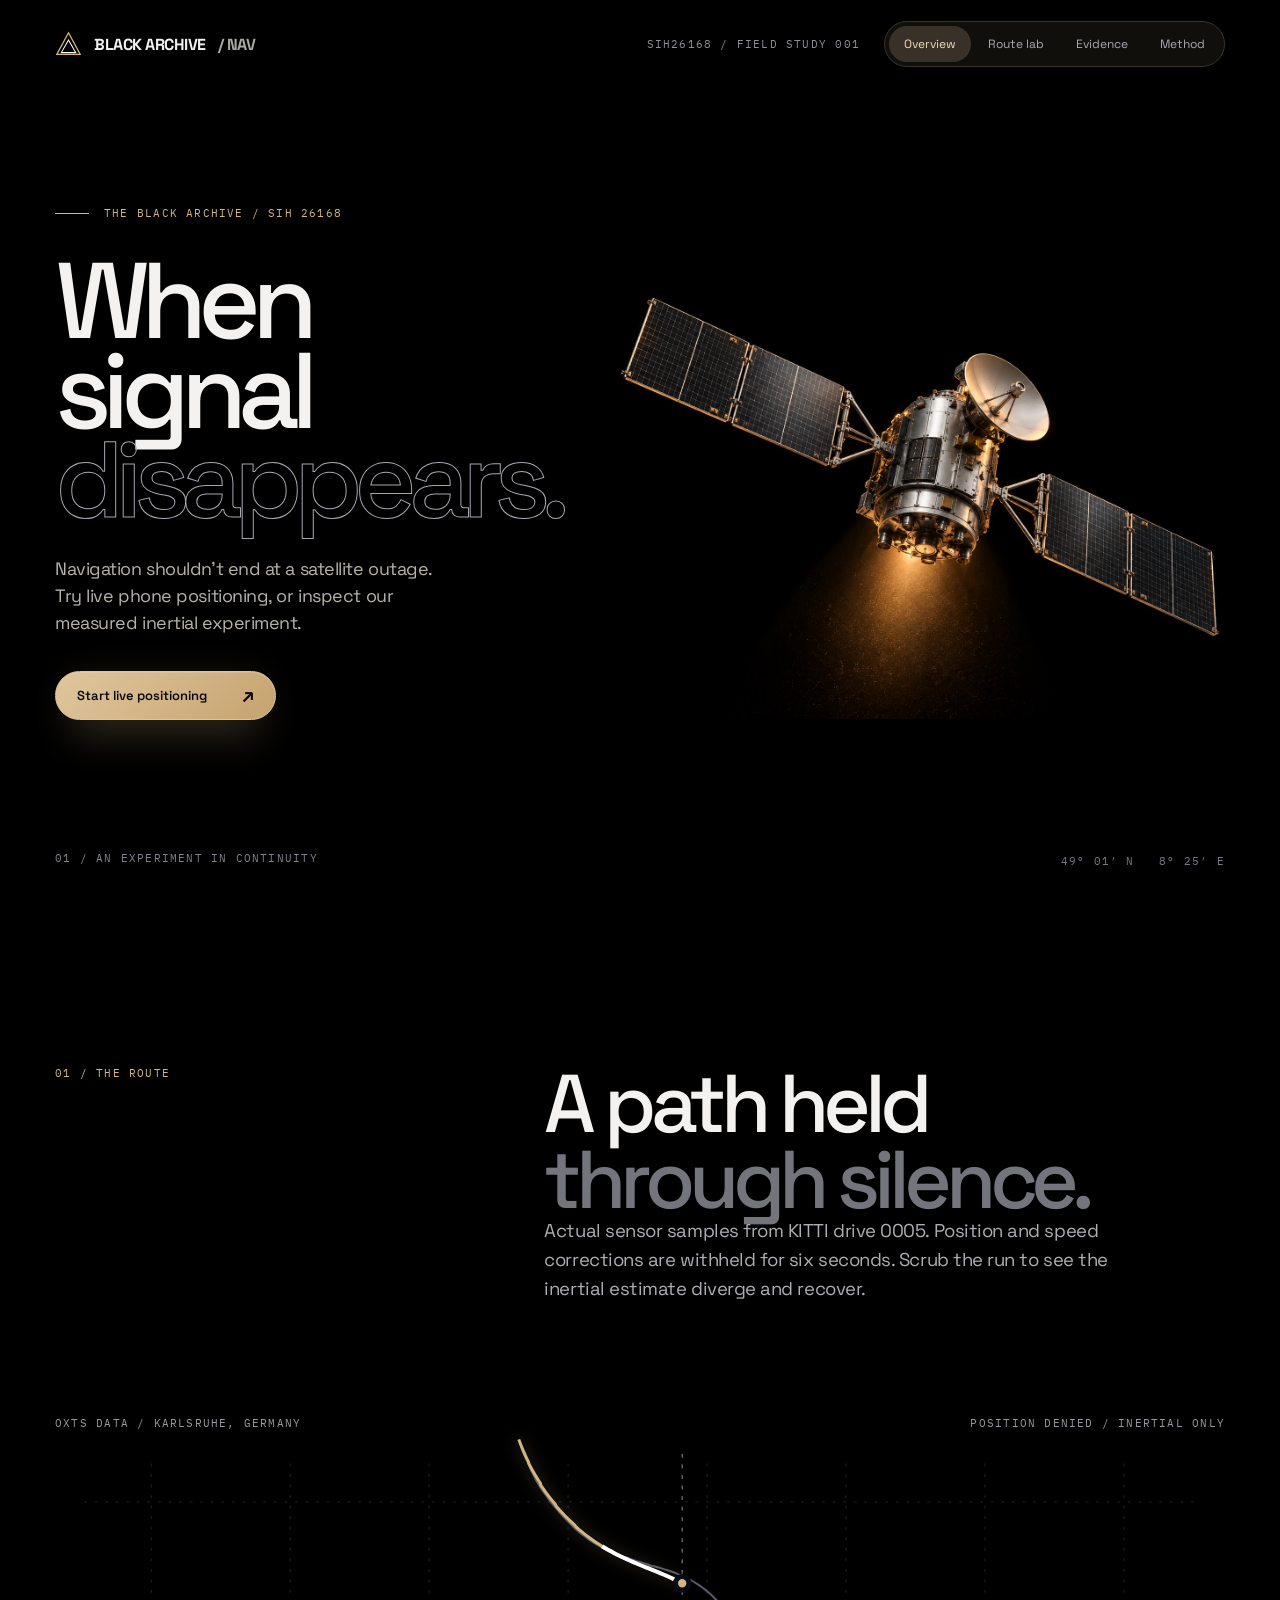
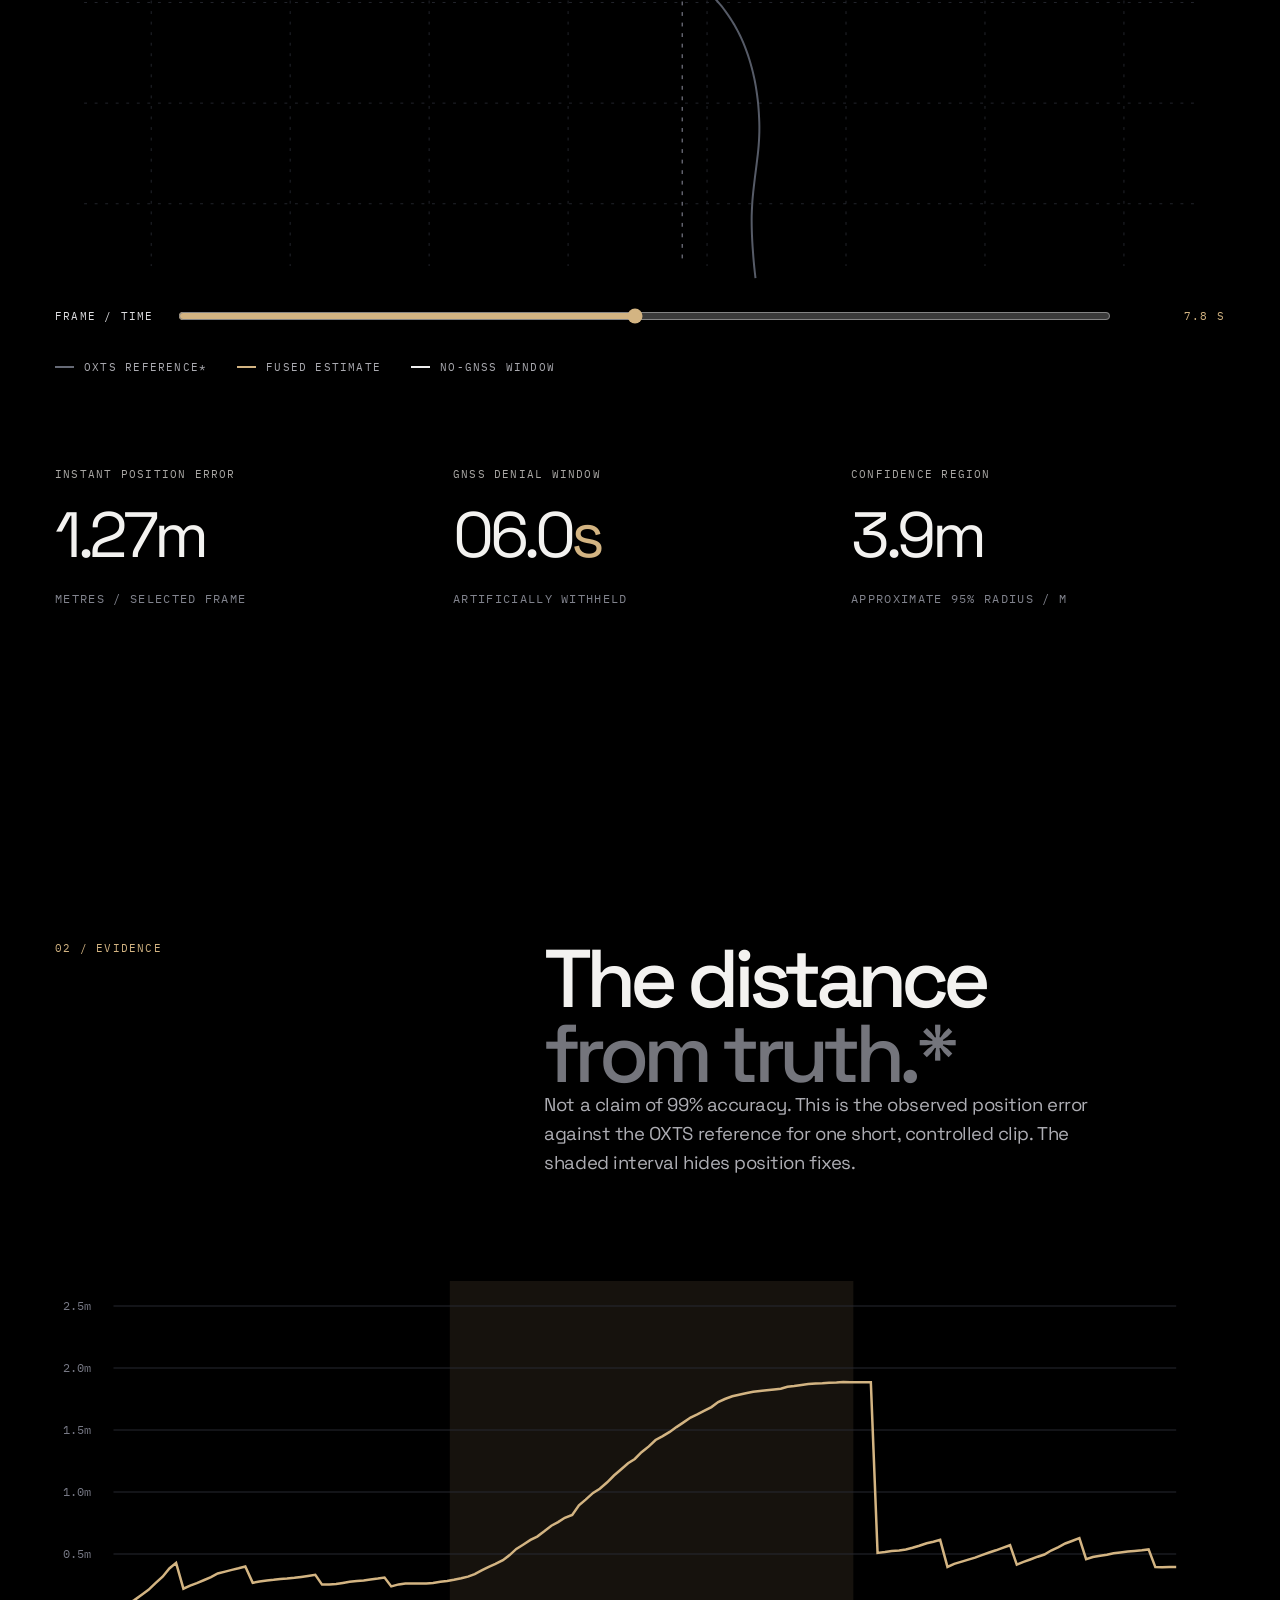
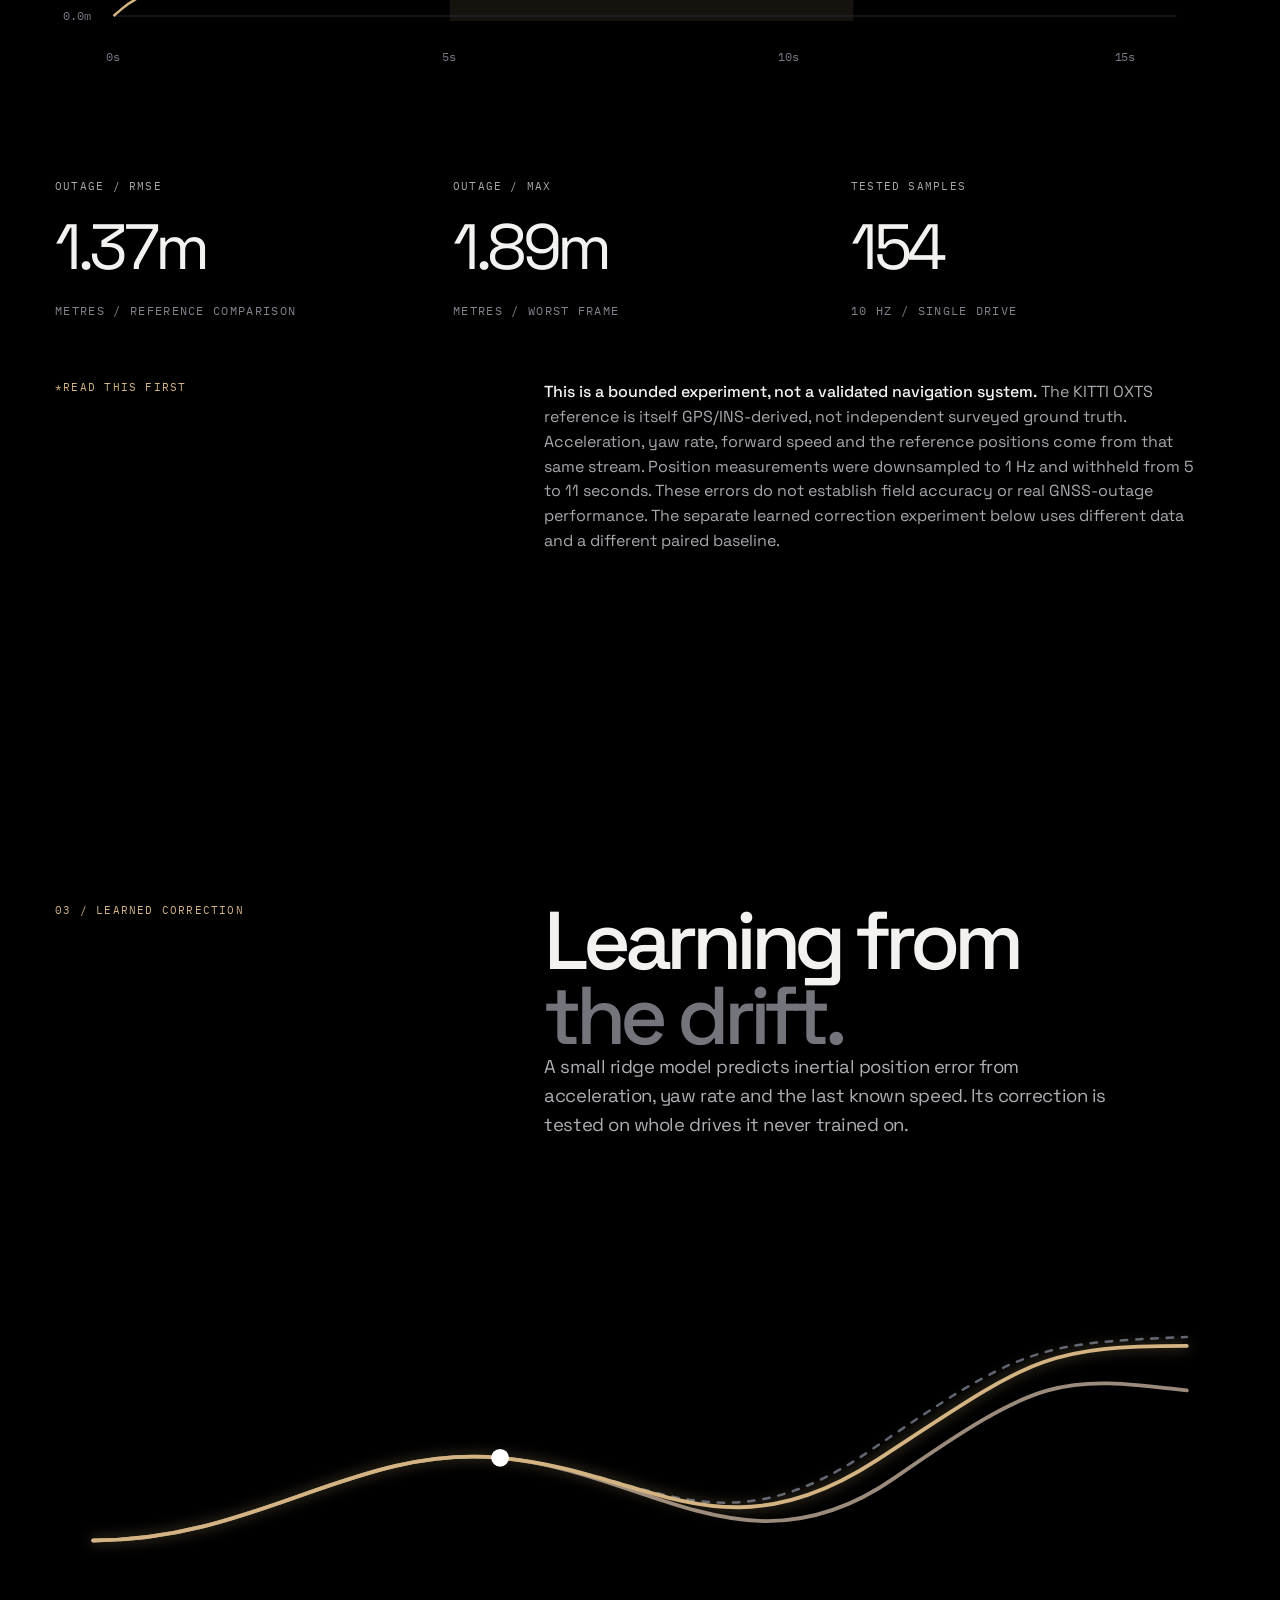
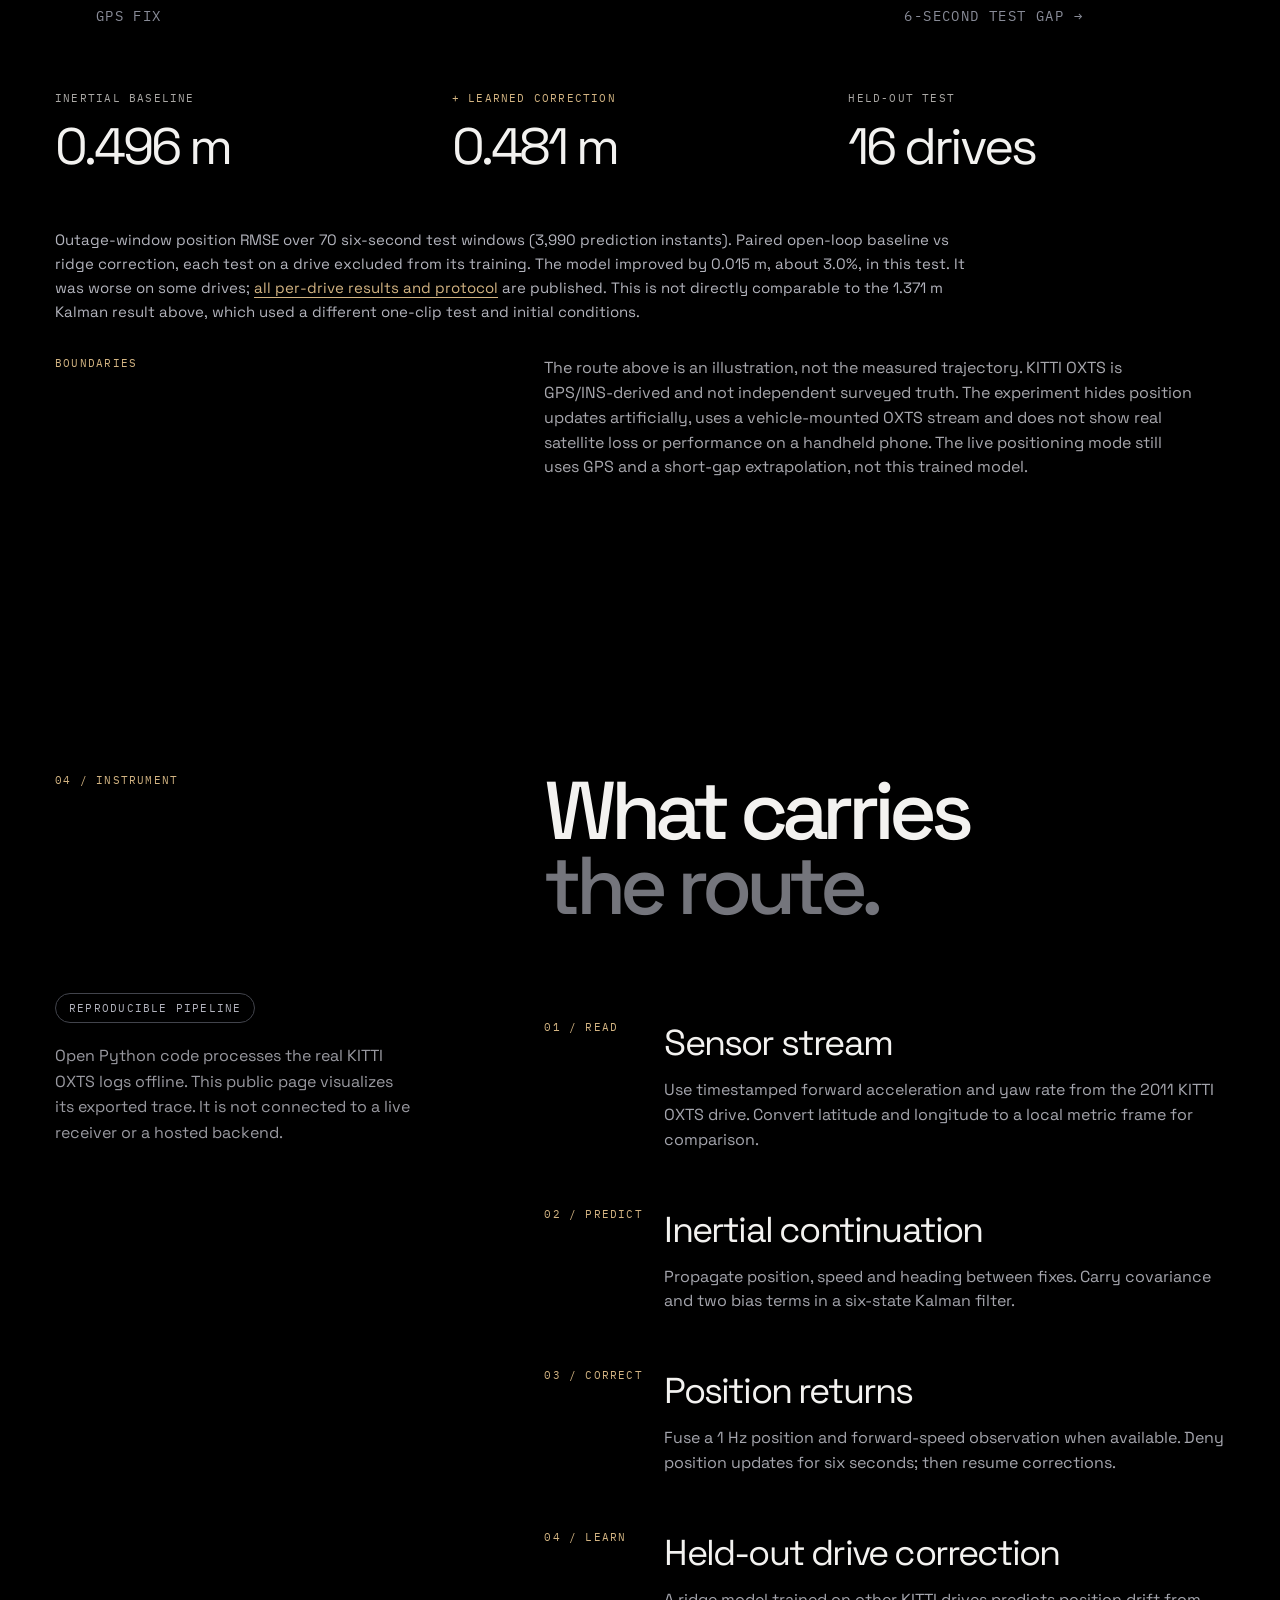
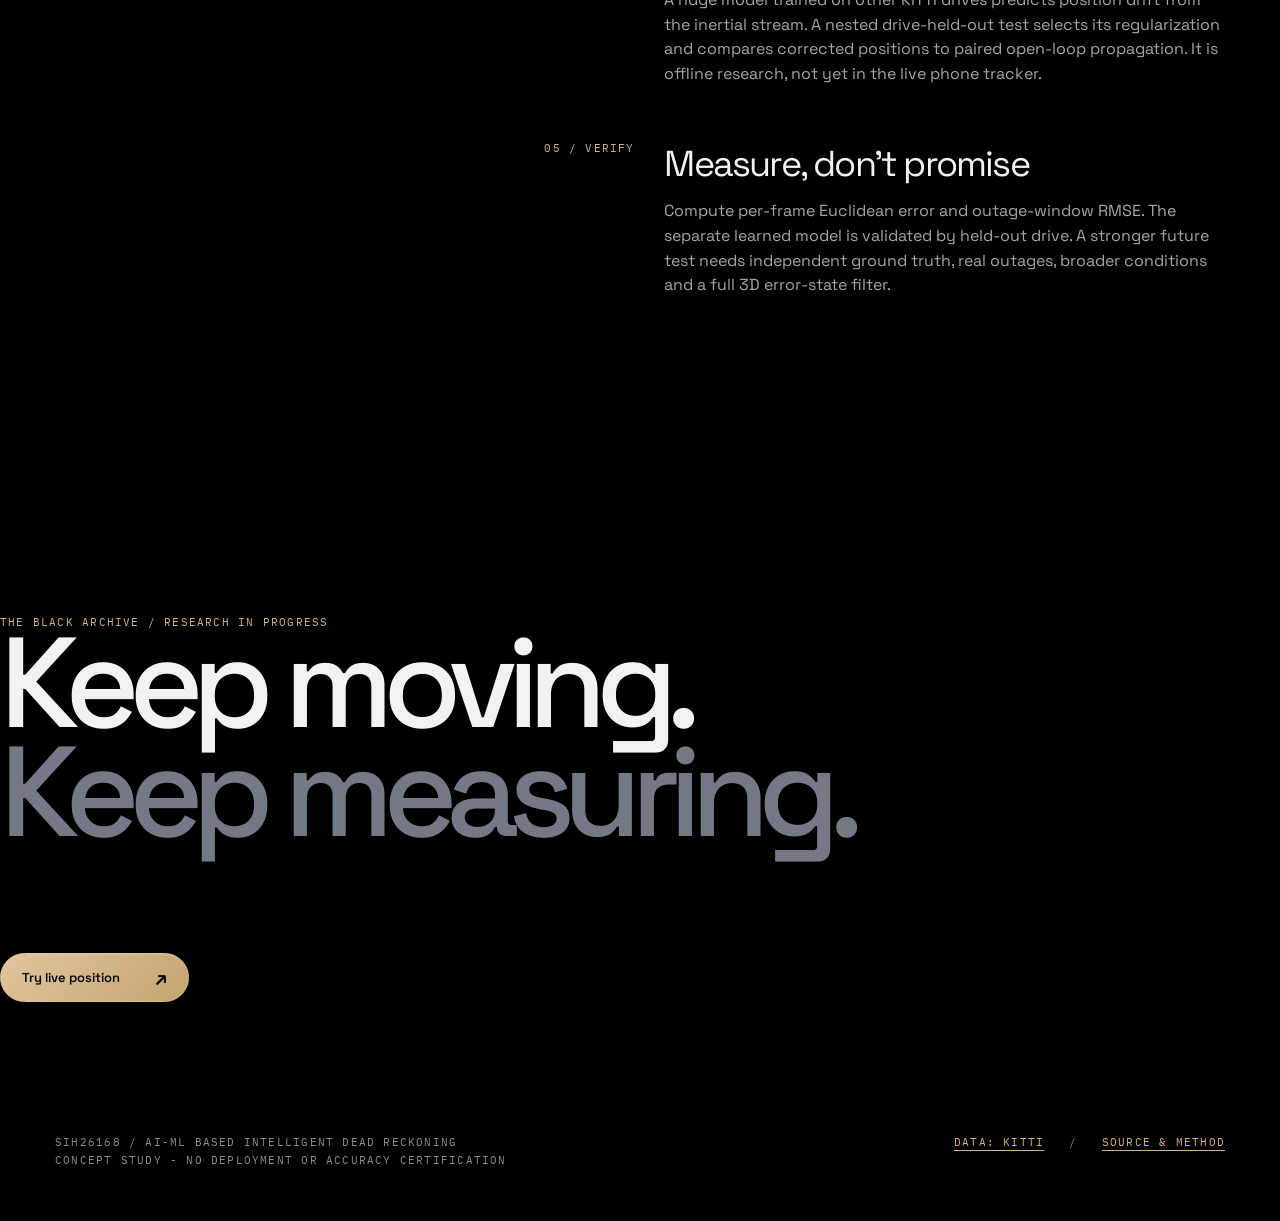
==== commit 86f30f76: "v15: mirror warm design in web/index.html" ====
--- a/web/index.html
+++ b/web/index.html
@@ -1,9 +1,9 @@
 <!doctype html>
 <html lang="en"><head><meta charset="utf-8"><meta name="viewport" content="width=device-width,initial-scale=1"><meta name="theme-color" content="#000000"><meta name="description" content="The Black Archive: an honest GNSS/INS dead-reckoning experiment measured on public KITTI sensor logs."><title>Black Archive / Continuity</title><link rel="preconnect" href="https://fonts.googleapis.com"><link rel="preconnect" href="https://fonts.gstatic.com" crossorigin><link href="https://fonts.googleapis.com/css2?family=IBM+Plex+Mono:wght@400;500&family=Space+Grotesk:wght@400;500;600;700&display=swap" rel="stylesheet">
 <style>
-:root{--bg:#000;--ink:#f3f2f0;--muted:#aaa8a5;--quiet:#777b85;--accent:#d3b482;--axis:#303137;--margin:clamp(24px,4.3vw,76px);--display:'Space Grotesk',Arial,sans-serif;--mono:'IBM Plex Mono',monospace}*{box-sizing:border-box}html{scroll-behavior:smooth;background:#000}body{margin:0;color:var(--ink);background:var(--bg);font-family:var(--display);-webkit-font-smoothing:antialiased}button,a,input{font:inherit}button{cursor:pointer}a{color:inherit}a:focus-visible,button:focus-visible,input:focus-visible{outline:2px solid var(--accent);outline-offset:4px}::selection{background:#d3b482;color:#000}.mono{font-family:var(--mono);font-size:11px;letter-spacing:.11em;text-transform:uppercase}.muted{color:var(--muted)}.accent{color:var(--accent)}.wrap{max-width:1600px;margin:auto;padding-inline:var(--margin)}.header{height:88px;display:flex;justify-content:space-between;align-items:center;gap:20px;position:relative;z-index:30}.mark{font-weight:700;text-decoration:none;display:flex;align-items:center;gap:12px;font-size:16px;letter-spacing:-.03em}.brand-icon{height:27px;width:27px;display:inline-flex;align-items:center;justify-content:center}.brand-icon svg{width:100%;height:100%}.header-right{display:flex;gap:24px;align-items:center}.version{white-space:nowrap;color:#8e9098}.nav{display:flex;padding:4px;gap:2px;border:1px solid #303039;border-radius:999px;background:#11100e;position:relative;isolation:isolate}.nav a{position:relative;padding:10px 15px;text-decoration:none;font-size:12px;color:#aaaab2;transition:color .22s;white-space:nowrap}.nav a:hover,.nav a.active{color:#fff}.nav-indicator{position:absolute;z-index:-1;left:4px;top:4px;bottom:4px;background:#343029;border-radius:999px;transition:transform .48s cubic-bezier(.22,1,.36,1),width .48s cubic-bezier(.22,1,.36,1)}main{overflow:hidden}.hero{min-height:min(790px,calc(100svh - 88px));min-height:max(650px,calc(100svh - 88px));display:grid;grid-template-columns:5fr 8fr;align-items:center;position:relative}.hero-copy{z-index:2;padding:24px 0 86px}.eyebrow{color:var(--accent);display:flex;gap:15px;align-items:center}.eyebrow:before{content:'';width:34px;height:1px;background:var(--accent)}h1,h2,h3,p{margin-top:0}h1{font-size:clamp(69px,8.4vw,150px);line-height:.83;letter-spacing:-.083em;font-weight:500;margin:36px 0 32px}h1 span{display:block}h1 .outline{color:transparent;-webkit-text-stroke:1px #a5a8b0}.hero-description{font-size:clamp(16px,1.4vw,20px);line-height:1.5;color:#b3b2b5;max-width:390px;letter-spacing:-.025em;margin-bottom:34px}.cta{border:1px solid #d3b482;border-radius:999px;background:var(--accent);padding:15px 21px;color:#08090e;display:inline-flex;gap:35px;align-items:center;text-decoration:none;font-size:13px;font-weight:600;position:relative;transition:transform .25s,background .25s}.cta:before{content:'';position:absolute;inset:9px 15px -18px;background:var(--accent);filter:blur(19px);opacity:.2;z-index:-1}.cta:hover{transform:translateY(-3px);background:#e4cda5}.cta span{font-size:20px;line-height:.7}.hero-visual{position:relative;min-height:620px;margin-right:calc(-1*var(--margin));display:flex;align-items:center;justify-content:center}.hero-visual:before{content:'';position:absolute;width:80%;aspect-ratio:1;border-radius:50%;background:radial-gradient(circle,rgba(130,109,77,.12),rgba(0,0,0,0) 67%);filter:blur(35px)}.orb{width:min(760px,105%);height:auto;overflow:visible;position:relative;filter:drop-shadow(0 0 28px rgba(211,180,130,.14))}.orb .contour{fill:none;stroke:#363943;stroke-width:.7}.orb .brightline{fill:none;stroke:var(--accent);stroke-width:2;stroke-linecap:round;stroke-linejoin:round;stroke-dasharray:2400;stroke-dashoffset:2400;animation:draw 1.4s .1s cubic-bezier(.22,1,.36,1) forwards}.orb .tiny{fill:#b3c4ff}.orb .thin{fill:none;stroke:#656c85;stroke-width:.8}.orb .noise{fill:#adb8df;opacity:.36}.hero-index{position:absolute;right:var(--margin);bottom:32px;color:#777987}.hero-meta{position:absolute;bottom:35px;left:var(--margin);color:#83838d}.section{padding-top:clamp(110px,13vw,210px);padding-bottom:clamp(110px,13vw,210px)}.section-head{display:grid;grid-template-columns:5fr 8fr;gap:5vw;align-items:start;margin-bottom:70px}.section-kicker{color:var(--accent)}.section-title{font-size:clamp(49px,6.4vw,105px);line-height:.92;letter-spacing:-.075em;font-weight:500;max-width:900px;margin:0}.section-title em{font-style:normal;color:#74757c}.support{max-width:570px;color:#adadb3;font-size:clamp(16px,1.45vw,21px);line-height:1.55;letter-spacing:-.025em}.section-copy{grid-column:2}.lab{background:linear-gradient(#000,#08090b 65%,#000)}.lab-main{position:relative;min-height:590px;padding:24px 0 0}.lab-meta{display:flex;justify-content:space-between;gap:20px;flex-wrap:wrap;color:#9999a2}.lab-art{height:460px;width:100%;display:block;overflow:visible}.axis{stroke:#24262d;stroke-width:1;stroke-dasharray:3 8}.route-truth{stroke:#565b67;stroke-width:2;fill:none;vector-effect:non-scaling-stroke}.route-fused{stroke:var(--accent);stroke-width:3;fill:none;vector-effect:non-scaling-stroke;filter:drop-shadow(0 0 8px rgba(211,180,130,.45))}.route-outage{stroke:#fff;stroke-width:4;fill:none;vector-effect:non-scaling-stroke}.point-current{fill:var(--accent);stroke:#080b16;stroke-width:5;vector-effect:non-scaling-stroke}.scan-line{stroke:#9496a6;stroke-width:1;stroke-dasharray:4 7}.scrubber{display:flex;gap:22px;align-items:center;padding:12px 0 30px}.scrubber label{color:#dedee1;white-space:nowrap}.scrubber input{width:100%;height:24px;accent-color:var(--accent);cursor:ew-resize}.scrubber output{min-width:90px;text-align:right;color:var(--accent)}.legend{display:flex;gap:30px;align-items:center;flex-wrap:wrap;color:#aaaab0}.legend span{display:flex;gap:10px;align-items:center}.legend i{width:19px;height:2px;background:var(--accent);display:block}.legend .white{background:#eee}.legend .grey{background:#666a76}.readouts{display:grid;grid-template-columns:repeat(3,1fr);gap:24px;margin-top:88px}.readout strong{display:block;font-size:clamp(34px,5vw,70px);font-weight:400;letter-spacing:-.07em;margin:11px 0}.readout small{color:#81838d;font-size:12px}.evidence-plot{width:100%;height:420px;display:block;overflow:visible}.chart-line{fill:none;stroke:var(--accent);stroke-width:2.5;vector-effect:non-scaling-stroke}.chart-bg{fill:#12151c}.chart-outage{fill:#4e5475;opacity:.14}.chart-axis{stroke:#282932;stroke-width:1}.evidence-notes{display:grid;grid-template-columns:5fr 8fr;gap:5vw;margin-top:60px}.evidence-notes p{line-height:1.55;color:#a7a7ad;max-width:650px;font-size:16px}.evidence-notes strong{color:#f4f4f4;font-weight:500}.method{padding-top:110px;padding-bottom:160px}.method-layout{display:grid;grid-template-columns:5fr 8fr;gap:5vw}.method-step{padding:27px 0;display:grid;grid-template-columns:100px 1fr;gap:20px;border-top:1px solid #292a30}.method-step:last-child{border-bottom:1px solid #292a30}.method-step h3{font-size:clamp(23px,3vw,36px);font-weight:400;letter-spacing:-.05em;margin:0 0 12px}.method-step p{line-height:1.55;color:#a4a5ad;max-width:600px;margin:0}.method-note{color:#9999a0;line-height:1.6;max-width:360px;margin-top:20px}.finale{padding:130px 0 100px;position:relative}.finale h2{font-size:clamp(70px,10vw,165px);line-height:.85;letter-spacing:-.09em;font-weight:500;max-width:1000px}.finale h2 span{color:#747985}.footer{padding-block:32px 52px;display:flex;justify-content:space-between;gap:20px;color:#8c8c93;line-height:1.6}.footer a{text-underline-offset:4px}.tag{display:inline-flex;border:1px solid #42444c;border-radius:999px;padding:7px 13px;color:#b2b3bd}.skip{position:absolute;left:-999px;top:6px;z-index:50;background:#fff;color:#000;padding:12px}.skip:focus{left:10px}@keyframes draw{to{stroke-dashoffset:0}}@media(max-width:900px){.version{display:none}.hero{grid-template-columns:1fr;min-height:auto}.hero-copy{padding-top:84px;padding-bottom:0}.hero-visual{min-height:550px;margin-top:-36px;margin-left:12vw}.orb{width:min(100%,700px)}.hero-meta{bottom:12px}.hero-index{bottom:12px}.section-head,.evidence-notes,.method-layout{grid-template-columns:1fr}.section-copy{grid-column:1}.section-head{gap:28px;margin-bottom:48px}.section-title{max-width:800px}.method-note{max-width:650px;margin:0 0 30px}.lab-main{min-height:470px}.lab-art{height:330px}}@media(max-width:600px){.header{height:78px;display:block;padding-top:18px}.mark{font-size:14px}.brand-icon{width:22px;height:22px}.header-right{position:absolute;right:var(--margin);top:15px}.nav{position:fixed;bottom:16px;left:14px;right:14px;justify-content:space-around;z-index:80;background:rgba(19,20,24,.95);backdrop-filter:blur(18px);box-shadow:0 7px 35px #000}.nav a{font-size:11px;padding:12px 10px;text-align:center;min-width:58px}.hero-copy{padding-top:65px}.hero h1{font-size:clamp(66px,17vw,96px);margin:25px 0}.hero-description{font-size:16px;max-width:350px}.hero-visual{min-height:420px;margin:-25px -70px 0 0}.orb{width:120%}.hero-meta{bottom:16px}.hero-index{right:calc(var(--margin) + 38px);bottom:16px}.mono{font-size:10px}.section{padding-top:110px;padding-bottom:100px}.section-title{font-size:clamp(47px,13vw,70px)}.lab-main{min-height:380px}.lab-art{height:265px;margin-left:-10%;width:120%}.lab-meta{font-size:9px;gap:8px}.scrubber{gap:12px}.scrubber label{font-size:9px}.scrubber output{min-width:54px;font-size:10px}.legend{gap:13px;font-size:9px}.readouts{grid-template-columns:1fr 1fr;gap:35px 12px;margin-top:55px}.readout strong{font-size:43px}.readout small{font-size:10px}.evidence-plot{height:290px;width:115%;margin-left:-6%}.evidence-notes{margin-top:32px}.method{padding-top:50px}.method-step{grid-template-columns:52px 1fr;gap:12px}.method-step h3{font-size:24px}.method-step p{font-size:14px}.finale{padding:90px 0 130px}.finale h2{font-size:clamp(66px,14vw,95px)}.footer{display:block;padding-bottom:105px;font-size:10px}.footer div{margin-bottom:16px}}@media(prefers-reduced-motion:reduce){*,*:before,*:after{animation-duration:.01ms!important;scroll-behavior:auto!important;transition-duration:.01ms!important}.orb .brightline{stroke-dashoffset:0}}
+:root{--bg:#000;--ink:#f3f2f0;--muted:#aaa8a5;--quiet:#777b85;--accent:#d3b482;--axis:#303137;--margin:clamp(24px,4.3vw,76px);--display:'Space Grotesk',Arial,sans-serif;--mono:'IBM Plex Mono',monospace}*{box-sizing:border-box}html{scroll-behavior:smooth;background:#000}body{margin:0;color:var(--ink);background:var(--bg);font-family:var(--display);-webkit-font-smoothing:antialiased}button,a,input{font:inherit}button{cursor:pointer}a{color:inherit}a:focus-visible,button:focus-visible,input:focus-visible{outline:2px solid var(--accent);outline-offset:4px}::selection{background:#d3b482;color:#000}.mono{font-family:var(--mono);font-size:11px;letter-spacing:.11em;text-transform:uppercase}.muted{color:var(--muted)}.accent{color:var(--accent)}.wrap{max-width:1600px;margin:auto;padding-inline:var(--margin)}.header{height:88px;display:flex;justify-content:space-between;align-items:center;gap:20px;position:relative;z-index:30}.mark{font-weight:700;text-decoration:none;display:flex;align-items:center;gap:12px;font-size:16px;letter-spacing:-.03em}.brand-icon{height:27px;width:27px;display:inline-flex;align-items:center;justify-content:center}.brand-icon svg{width:100%;height:100%}.header-right{display:flex;gap:24px;align-items:center}.version{white-space:nowrap;color:#8e9098}.nav{display:flex;padding:4px;gap:2px;border:1px solid #303039;border-radius:999px;background:#11100e;position:relative;isolation:isolate}.nav a{position:relative;padding:10px 15px;text-decoration:none;font-size:12px;color:#aaaab2;transition:color .22s;white-space:nowrap}.nav a:hover,.nav a.active{color:#fff}.nav-indicator{position:absolute;z-index:-1;left:4px;top:4px;bottom:4px;background:#343029;border-radius:999px;transition:transform .48s cubic-bezier(.22,1,.36,1),width .48s cubic-bezier(.22,1,.36,1)}main{overflow:hidden}.hero{min-height:min(790px,calc(100svh - 88px));min-height:max(650px,calc(100svh - 88px));display:grid;grid-template-columns:5fr 8fr;align-items:center;position:relative}.hero-copy{z-index:2;padding:24px 0 86px}.eyebrow{color:var(--accent);display:flex;gap:15px;align-items:center}.eyebrow:before{content:'';width:34px;height:1px;background:var(--accent)}h1,h2,h3,p{margin-top:0}h1{font-size:clamp(69px,8.4vw,150px);line-height:.83;letter-spacing:-.083em;font-weight:500;margin:36px 0 32px}h1 span{display:block}h1 .outline{color:transparent;-webkit-text-stroke:1px #a5a8b0}.hero-description{font-size:clamp(16px,1.4vw,20px);line-height:1.5;color:#b3b2b5;max-width:390px;letter-spacing:-.025em;margin-bottom:34px}.cta{border:1px solid #d3b482;border-radius:999px;background:var(--accent);padding:15px 21px;color:#08090e;display:inline-flex;gap:35px;align-items:center;text-decoration:none;font-size:13px;font-weight:600;position:relative;transition:transform .25s,background .25s}.cta:before{content:'';position:absolute;inset:9px 15px -18px;background:var(--accent);filter:blur(19px);opacity:.2;z-index:-1}.cta:hover{transform:translateY(-3px);background:#e4cda5}.cta span{font-size:20px;line-height:.7}.hero-visual{position:relative;min-height:620px;margin-right:calc(-1*var(--margin));display:flex;align-items:center;justify-content:center}.hero-visual:before{content:'';position:absolute;width:80%;aspect-ratio:1;border-radius:50%;background:radial-gradient(circle,rgba(130,109,77,.12),rgba(0,0,0,0) 67%);filter:blur(35px)}.orb{width:min(760px,105%);height:auto;overflow:visible;position:relative;filter:drop-shadow(0 0 28px rgba(211,180,130,.14))}.orb .contour{fill:none;stroke:#363943;stroke-width:.7}.orb .brightline{fill:none;stroke:var(--accent);stroke-width:2;stroke-linecap:round;stroke-linejoin:round;stroke-dasharray:2400;stroke-dashoffset:2400;animation:draw 1.4s .1s cubic-bezier(.22,1,.36,1) forwards}.orb .tiny{fill:#dbc39c}.orb .thin{fill:none;stroke:#656c85;stroke-width:.8}.orb .noise{fill:#c9b18c;opacity:.36}.hero-index{position:absolute;right:var(--margin);bottom:32px;color:#777987}.hero-meta{position:absolute;bottom:35px;left:var(--margin);color:#83838d}.section{padding-top:clamp(110px,13vw,210px);padding-bottom:clamp(110px,13vw,210px)}.section-head{display:grid;grid-template-columns:5fr 8fr;gap:5vw;align-items:start;margin-bottom:70px}.section-kicker{color:var(--accent)}.section-title{font-size:clamp(49px,6.4vw,105px);line-height:.92;letter-spacing:-.075em;font-weight:500;max-width:900px;margin:0}.section-title em{font-style:normal;color:#74757c}.support{max-width:570px;color:#adadb3;font-size:clamp(16px,1.45vw,21px);line-height:1.55;letter-spacing:-.025em}.section-copy{grid-column:2}.lab{background:#000}.lab-main{position:relative;min-height:590px;padding:24px 0 0}.lab-meta{display:flex;justify-content:space-between;gap:20px;flex-wrap:wrap;color:#9999a2}.lab-art{height:460px;width:100%;display:block;overflow:visible}.axis{stroke:#24262d;stroke-width:1;stroke-dasharray:3 8}.route-truth{stroke:#565b67;stroke-width:2;fill:none;vector-effect:non-scaling-stroke}.route-fused{stroke:var(--accent);stroke-width:3;fill:none;vector-effect:non-scaling-stroke;filter:drop-shadow(0 0 8px rgba(211,180,130,.45))}.route-outage{stroke:#fff;stroke-width:4;fill:none;vector-effect:non-scaling-stroke}.point-current{fill:var(--accent);stroke:#080b16;stroke-width:5;vector-effect:non-scaling-stroke}.scan-line{stroke:#9496a6;stroke-width:1;stroke-dasharray:4 7}.scrubber{display:flex;gap:22px;align-items:center;padding:12px 0 30px}.scrubber label{color:#dedee1;white-space:nowrap}.scrubber input{width:100%;height:24px;accent-color:var(--accent);cursor:ew-resize}.scrubber output{min-width:90px;text-align:right;color:var(--accent)}.legend{display:flex;gap:30px;align-items:center;flex-wrap:wrap;color:#aaaab0}.legend span{display:flex;gap:10px;align-items:center}.legend i{width:19px;height:2px;background:var(--accent);display:block}.legend .white{background:#eee}.legend .grey{background:#666a76}.readouts{display:grid;grid-template-columns:repeat(3,1fr);gap:24px;margin-top:88px}.readout strong{display:block;font-size:clamp(34px,5vw,70px);font-weight:400;letter-spacing:-.07em;margin:11px 0}.readout small{color:#81838d;font-size:12px}.evidence-plot{width:100%;height:420px;display:block;overflow:visible}.chart-line{fill:none;stroke:var(--accent);stroke-width:2.5;vector-effect:non-scaling-stroke}.chart-bg{fill:#12151c}.chart-outage{fill:#9d835a;opacity:.14}.chart-axis{stroke:#282932;stroke-width:1}.evidence-notes{display:grid;grid-template-columns:5fr 8fr;gap:5vw;margin-top:60px}.evidence-notes p{line-height:1.55;color:#a7a7ad;max-width:650px;font-size:16px}.evidence-notes strong{color:#f4f4f4;font-weight:500}.method{padding-top:110px;padding-bottom:160px}.method-layout{display:grid;grid-template-columns:5fr 8fr;gap:5vw}.method-step{padding:27px 0;display:grid;grid-template-columns:100px 1fr;gap:20px;border-top:1px solid #292a30}.method-step:last-child{border-bottom:1px solid #292a30}.method-step h3{font-size:clamp(23px,3vw,36px);font-weight:400;letter-spacing:-.05em;margin:0 0 12px}.method-step p{line-height:1.55;color:#a4a5ad;max-width:600px;margin:0}.method-note{color:#9999a0;line-height:1.6;max-width:360px;margin-top:20px}.finale{padding:130px 0 100px;position:relative}.finale h2{font-size:clamp(70px,10vw,165px);line-height:.85;letter-spacing:-.09em;font-weight:500;max-width:1000px}.finale h2 span{color:#747985}.footer{padding-block:32px 52px;display:flex;justify-content:space-between;gap:20px;color:#8c8c93;line-height:1.6}.footer a{text-underline-offset:4px}.tag{display:inline-flex;border:1px solid #42444c;border-radius:999px;padding:7px 13px;color:#b2b3bd}.skip{position:absolute;left:-999px;top:6px;z-index:50;background:#fff;color:#000;padding:12px}.skip:focus{left:10px}@keyframes draw{to{stroke-dashoffset:0}}@media(max-width:900px){.version{display:none}.hero{grid-template-columns:1fr;min-height:auto}.hero-copy{padding-top:84px;padding-bottom:0}.hero-visual{min-height:550px;margin-top:-36px;margin-left:12vw}.orb{width:min(100%,700px)}.hero-meta{bottom:12px}.hero-index{bottom:12px}.section-head,.evidence-notes,.method-layout{grid-template-columns:1fr}.section-copy{grid-column:1}.section-head{gap:28px;margin-bottom:48px}.section-title{max-width:800px}.method-note{max-width:650px;margin:0 0 30px}.lab-main{min-height:470px}.lab-art{height:330px}}@media(max-width:600px){.header{height:78px;display:block;padding-top:18px}.mark{font-size:14px}.brand-icon{width:22px;height:22px}.header-right{position:absolute;right:var(--margin);top:15px}.nav{position:fixed;bottom:16px;left:14px;right:14px;justify-content:space-around;z-index:80;background:rgba(19,20,24,.95);backdrop-filter:blur(18px);box-shadow:0 7px 35px #000}.nav a{font-size:11px;padding:12px 10px;text-align:center;min-width:58px}.hero-copy{padding-top:65px}.hero h1{font-size:clamp(66px,17vw,96px);margin:25px 0}.hero-description{font-size:16px;max-width:350px}.hero-visual{min-height:420px;margin:-25px -70px 0 0}.orb{width:120%}.hero-meta{bottom:16px}.hero-index{right:calc(var(--margin) + 38px);bottom:16px}.mono{font-size:10px}.section{padding-top:110px;padding-bottom:100px}.section-title{font-size:clamp(47px,13vw,70px)}.lab-main{min-height:380px}.lab-art{height:265px;margin-left:-10%;width:120%}.lab-meta{font-size:9px;gap:8px}.scrubber{gap:12px}.scrubber label{font-size:9px}.scrubber output{min-width:54px;font-size:10px}.legend{gap:13px;font-size:9px}.readouts{grid-template-columns:1fr 1fr;gap:35px 12px;margin-top:55px}.readout strong{font-size:43px}.readout small{font-size:10px}.evidence-plot{height:290px;width:115%;margin-left:-6%}.evidence-notes{margin-top:32px}.method{padding-top:50px}.method-step{grid-template-columns:52px 1fr;gap:12px}.method-step h3{font-size:24px}.method-step p{font-size:14px}.finale{padding:90px 0 130px}.finale h2{font-size:clamp(66px,14vw,95px)}.footer{display:block;padding-bottom:105px;font-size:10px}.footer div{margin-bottom:16px}}@media(prefers-reduced-motion:reduce){*,*:before,*:after{animation-duration:.01ms!important;scroll-behavior:auto!important;transition-duration:.01ms!important}.orb .brightline{stroke-dashoffset:0}}
 .simple-route{filter:drop-shadow(0 0 25px rgba(211,180,130,.10))}.simple-under{fill:none;stroke:#243047;stroke-width:21;stroke-linecap:round;opacity:.55;filter:blur(12px)}.simple-line,.simple-gap{fill:none;stroke-linecap:round;stroke-linejoin:round}.simple-line{stroke:#d3b482;stroke-width:4;filter:drop-shadow(0 0 5px rgba(211,180,130,.45))}.simple-gap{stroke:#fff;stroke-width:6}.simple-fix{fill:#000;stroke:#fff;stroke-width:3}.simple-label,.simple-key{fill:#9599a7;font:10px var(--mono);letter-spacing:.09em}.simple-key{fill:#b6b9c3}@media(max-width:600px){.simple-label,.simple-key{font-size:13px}}
-.learned{background:linear-gradient(#000,#08090d 55%,#000)}.learned-panel{padding:20px 0;background:transparent}.learned-route svg{width:100%;height:auto;overflow:visible}.learned-route path{fill:none;stroke-linecap:round;stroke-linejoin:round}.learned-route .learning-ghost{stroke:#5d6372;stroke-width:2;stroke-dasharray:5 7}.learned-route .learning-base{stroke:#b7a493;stroke-width:3;opacity:.85}.learned-route .learning-corrected{stroke:var(--accent);stroke-width:3;filter:drop-shadow(0 0 5px #d3b48288)}.learned-route text{font:11px var(--mono);letter-spacing:.1em;fill:#898c98}.learned-stats{display:grid;grid-template-columns:repeat(3,1fr);padding:26px 0 4px;gap:20px}.learned-stats strong{display:block;font-size:clamp(30px,4vw,58px);font-weight:400;letter-spacing:-.06em;margin-top:7px}.learned-caption{line-height:1.6;color:#b3b4bd;font-size:15px;max-width:920px;margin:25px 0 0}.learned-caption a{color:#bdc8f2;text-underline-offset:4px}.learned .evidence-notes{margin-top:32px}@media(max-width:600px){.learned-panel{padding:10px 0}.learned-stats{grid-template-columns:1fr 1fr;gap:22px 8px}.learned-stats strong{font-size:33px}.learned-stats .mono{font-size:8px}.learned-caption{font-size:13px}.learned-route text{font-size:16px}}
+.learned{background:#000}.learned-panel{padding:20px 0;background:transparent}.learned-route svg{width:100%;height:auto;overflow:visible}.learned-route path{fill:none;stroke-linecap:round;stroke-linejoin:round}.learned-route .learning-ghost{stroke:#5d6372;stroke-width:2;stroke-dasharray:5 7}.learned-route .learning-base{stroke:#b7a493;stroke-width:3;opacity:.85}.learned-route .learning-corrected{stroke:var(--accent);stroke-width:3;filter:drop-shadow(0 0 5px #d3b48288)}.learned-route text{font:11px var(--mono);letter-spacing:.1em;fill:#898c98}.learned-stats{display:grid;grid-template-columns:repeat(3,1fr);padding:26px 0 4px;gap:20px}.learned-stats strong{display:block;font-size:clamp(30px,4vw,58px);font-weight:400;letter-spacing:-.06em;margin-top:7px}.learned-caption{line-height:1.6;color:#b3b4bd;font-size:15px;max-width:920px;margin:25px 0 0}.learned-caption a{color:#dbc39c;text-underline-offset:4px}.learned .evidence-notes{margin-top:32px}@media(max-width:600px){.learned-panel{padding:10px 0}.learned-stats{grid-template-columns:1fr 1fr;gap:22px 8px}.learned-stats strong{font-size:33px}.learned-stats .mono{font-size:8px}.learned-caption{font-size:13px}.learned-route text{font-size:16px}}
 
 /* Warm metal accent and selected satellite concept. */
 .object-visual:before{display:none}.hero-object{width:94%;max-width:none;height:auto;display:block;position:relative;mix-blend-mode:screen;transform:translateX(1%)}.cta{border-color:#ddc49c;background:linear-gradient(135deg,#e0c69e,#c6a36f);box-shadow:inset 0 1px 0 #f4e3c433;transition:transform .4s cubic-bezier(.22,1,.36,1),background .4s,box-shadow .4s}.cta:hover{background:#e2cda9;box-shadow:0 0 26px #d3b48220}.cta:active{transform:translateY(0) scale(.98)}.nav{border-color:#38332b;background:#100f0c}.nav-indicator{background:#393127}.nav a.active{color:#f1ddbc}.learned a,.evidence-notes a,.footer a{color:var(--accent);text-underline-offset:4px}.orb{filter:none}.method-step,.method-step:last-child{border:0}.learned-panel{background:transparent!important;border:0!important}.hero-description{color:#b7b3ac}
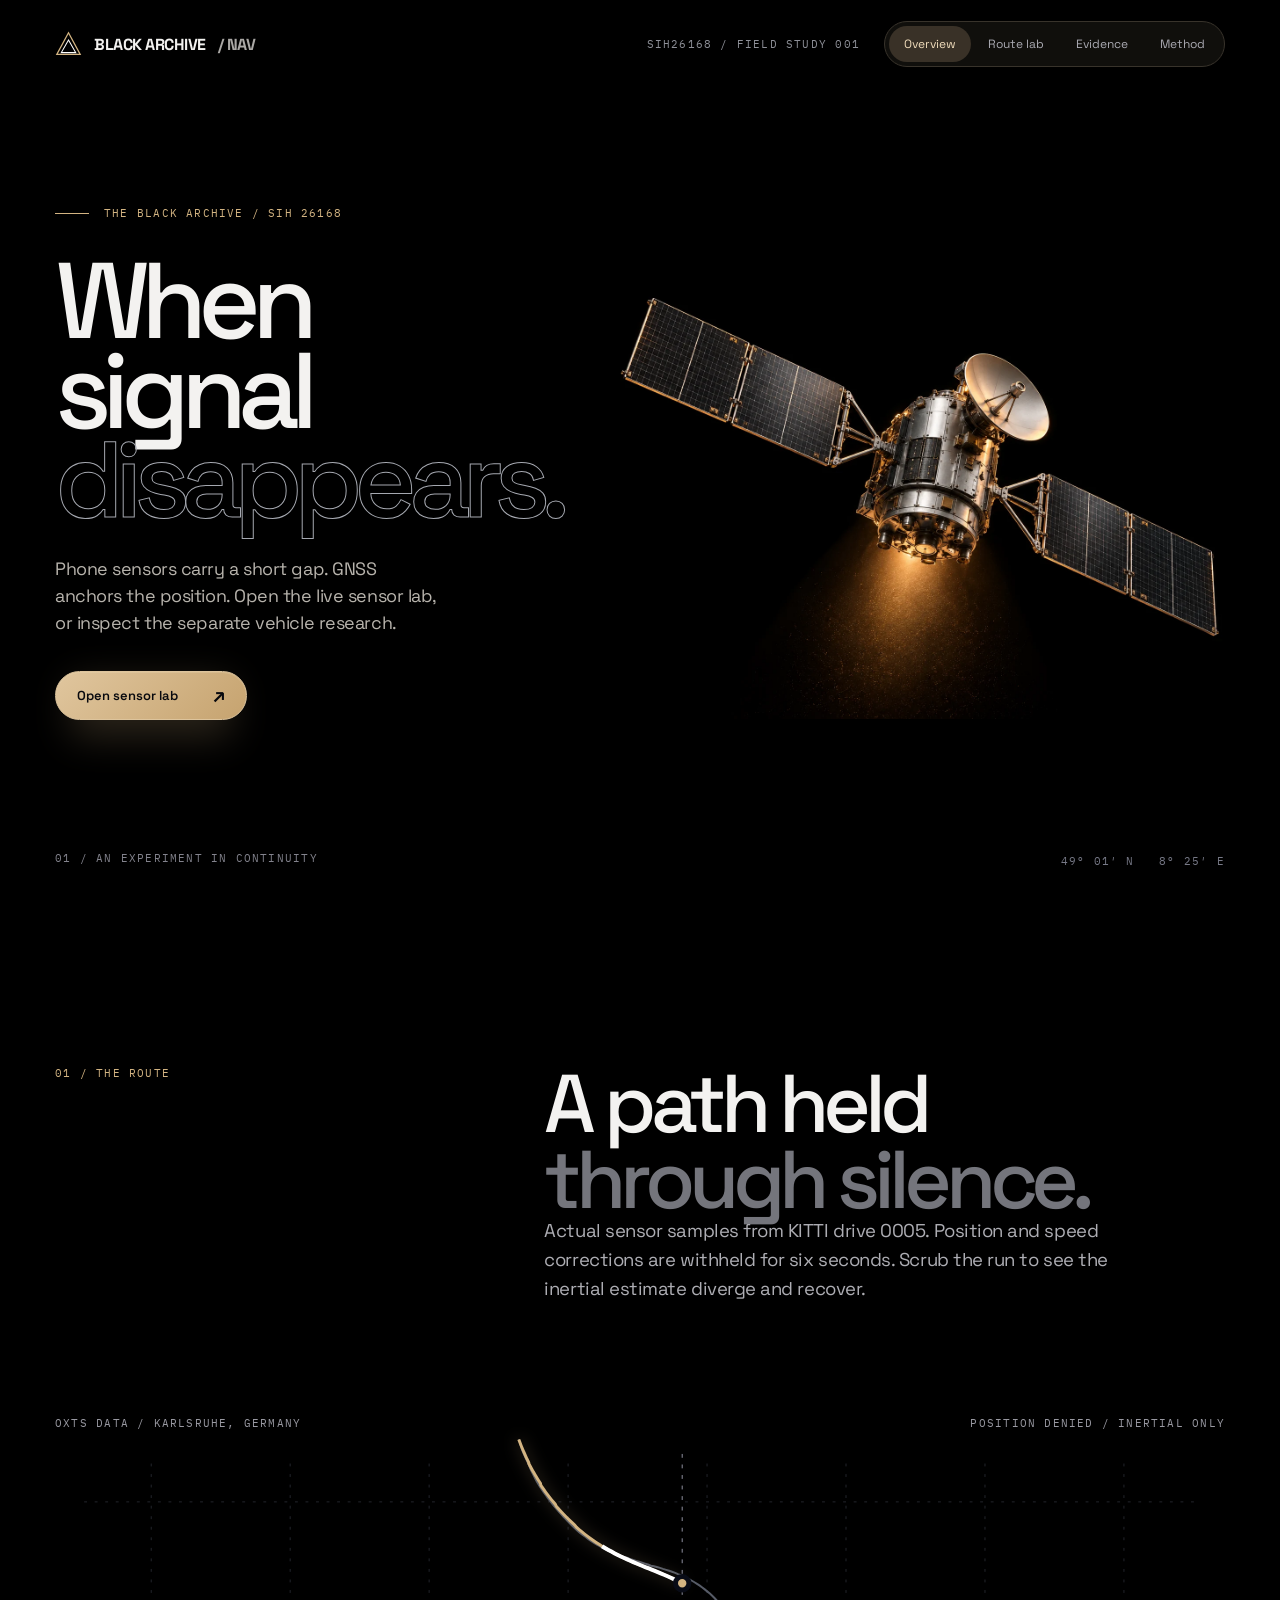
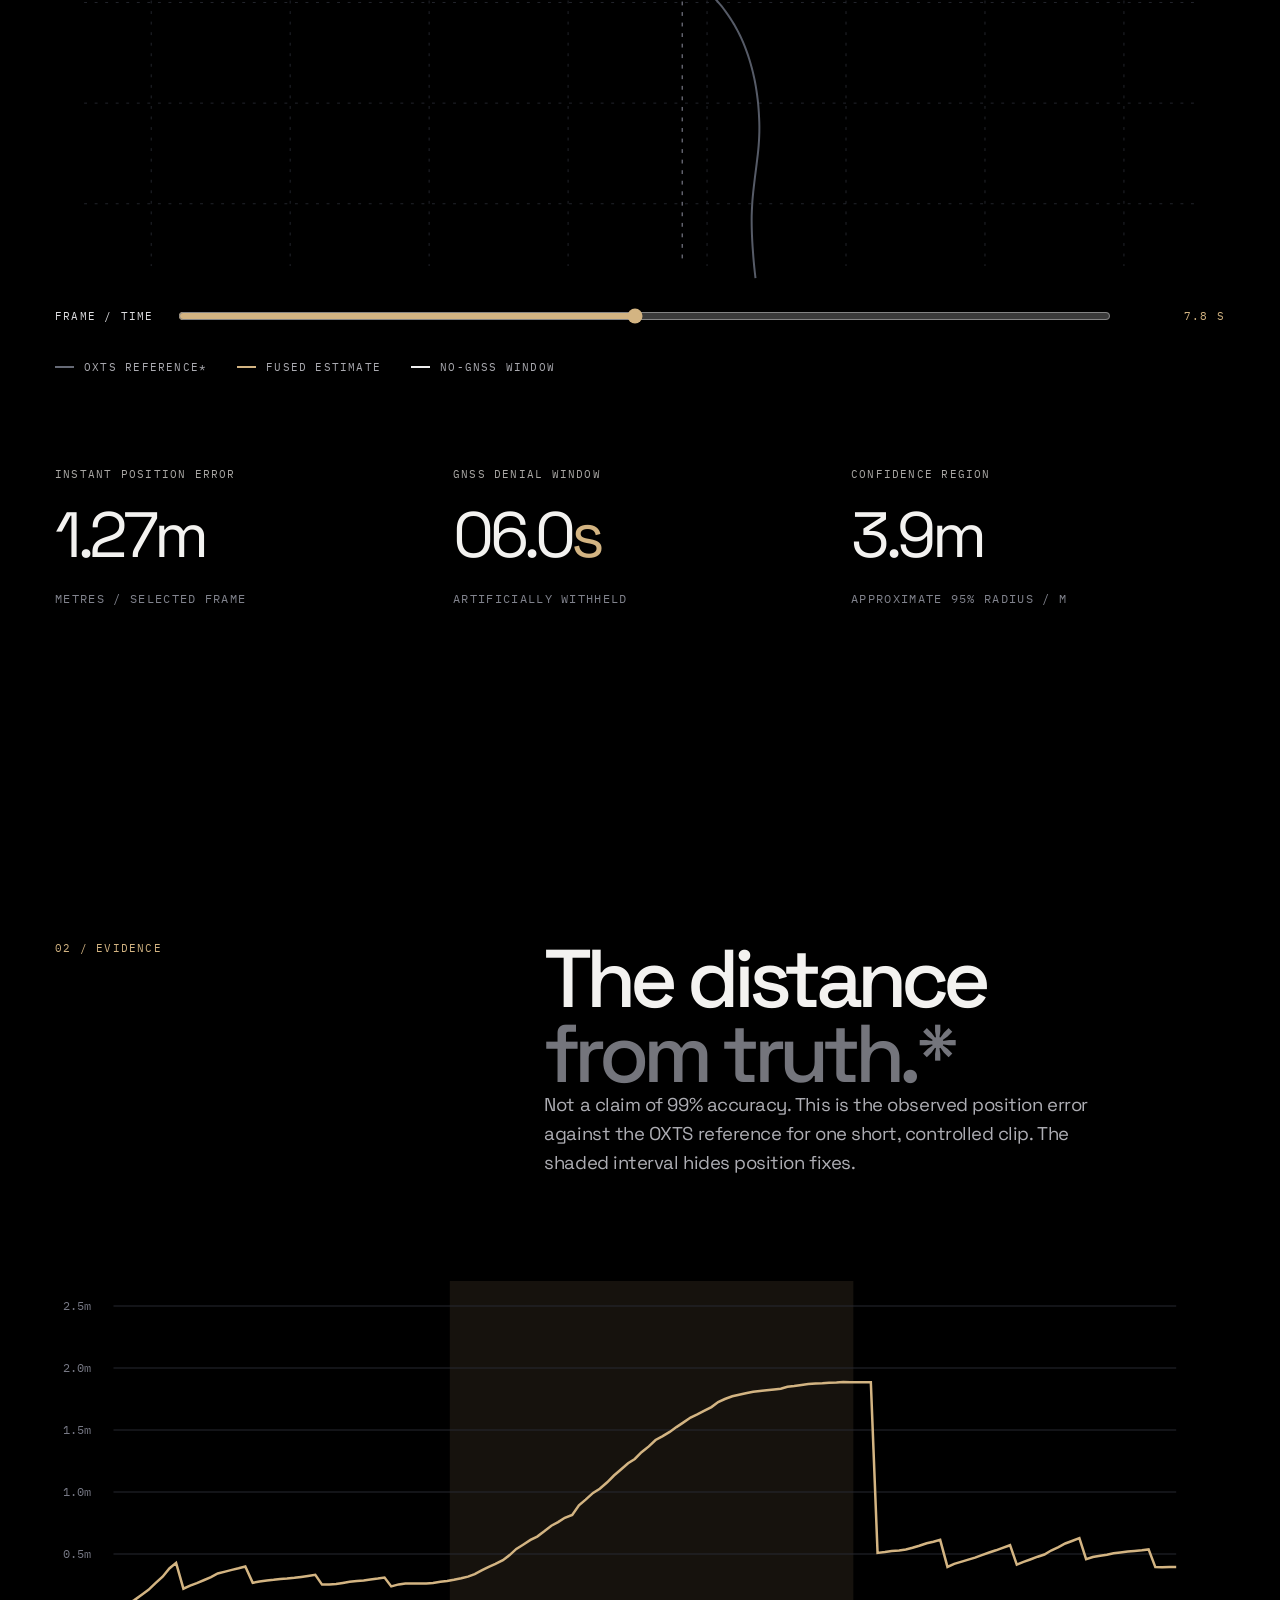
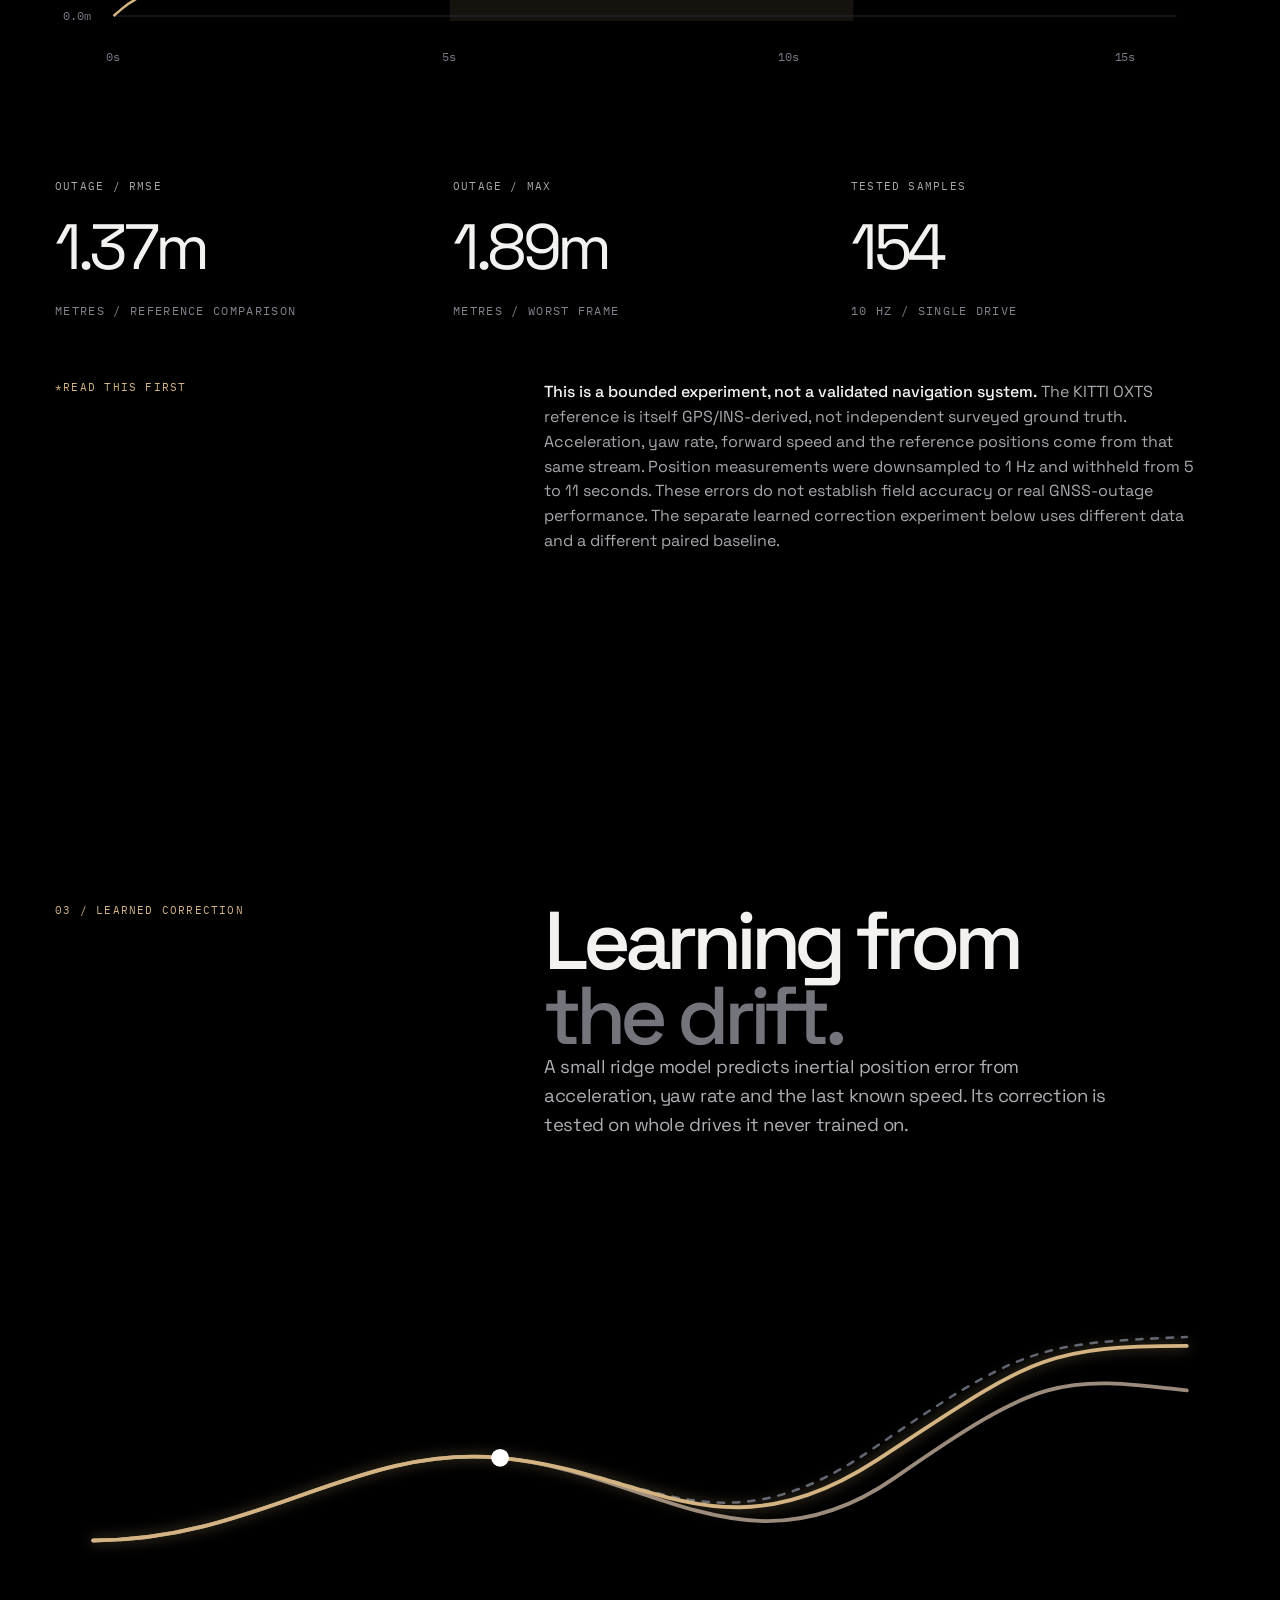
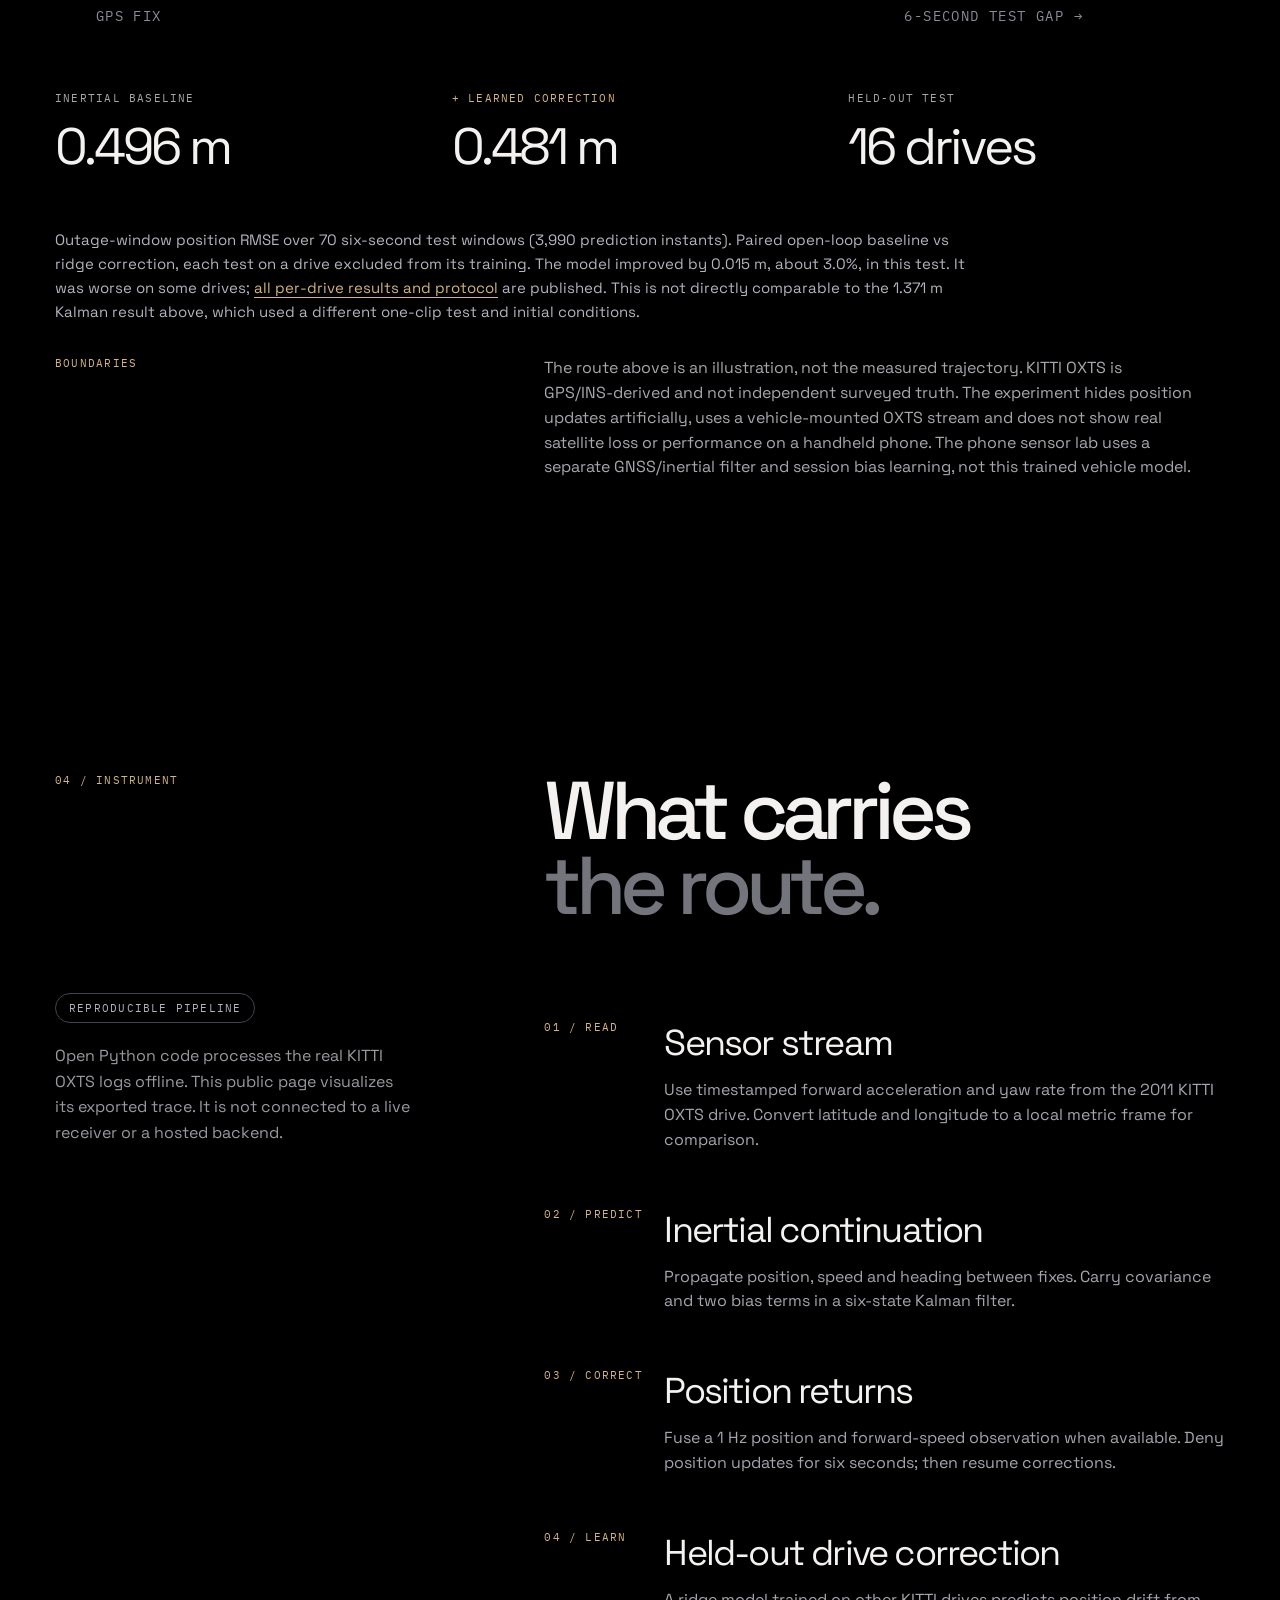
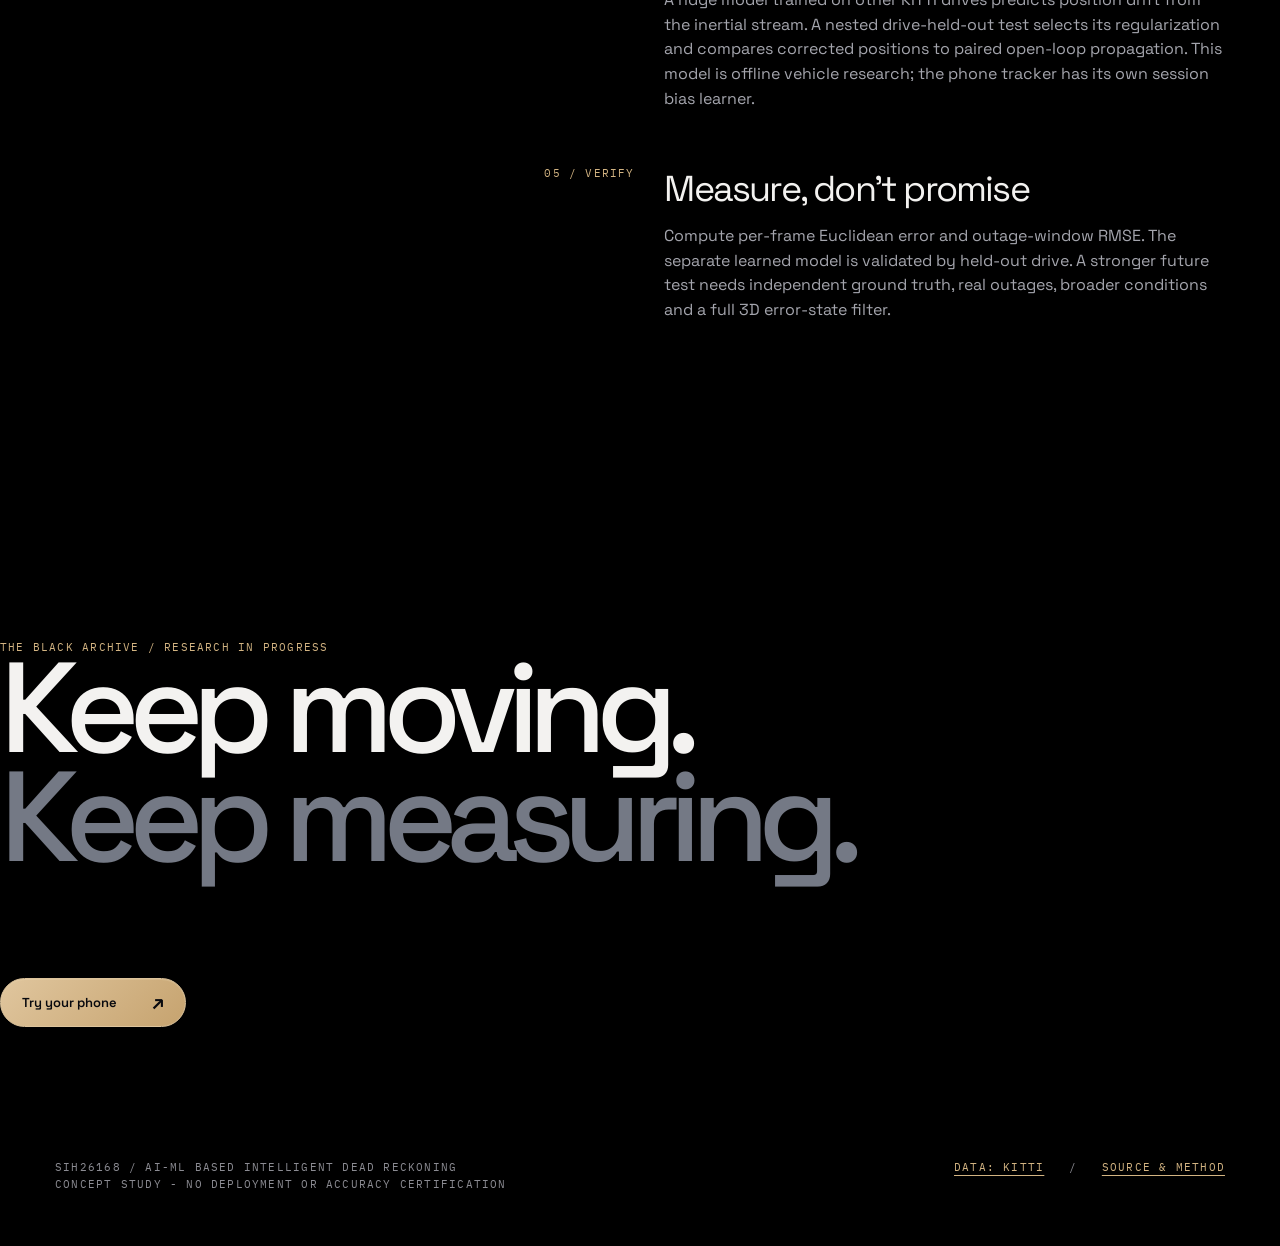
==== commit 0b48c83a: "v16: phone sensor lab - web/index.html" ====
--- a/web/index.html
+++ b/web/index.html
@@ -10,12 +10,12 @@
 @media(max-width:800px){.hero-object{width:100%;transform:none}.object-visual{min-height:310px!important;margin-right:0;margin-top:18px}.hero-index{display:none}.hero-meta{bottom:6px}}
 </style></head>
 <body><a class="skip" href="#content">Skip to content</a><header class="header wrap"><a href="#home" class="mark" aria-label="The Black Archive, home"><span class="brand-icon" aria-hidden="true"><svg viewBox="0 0 30 30"><path fill="none" stroke="#d3b482" stroke-width="1.4" d="M15 2 28 26H2Z"/><path fill="none" stroke="#fff" stroke-width="1.2" d="M15 10 23 24H7Z"/></svg></span>BLACK ARCHIVE<span class="muted">/ NAV</span></a><div class="header-right"><span class="version mono">SIH26168 / FIELD STUDY 001</span><nav class="nav" aria-label="Main navigation"><span class="nav-indicator" aria-hidden="true"></span><a class="active" href="#home">Overview</a><a href="#lab">Route lab</a><a href="#evidence">Evidence</a><a href="#method">Method</a></nav></div></header>
-<main id="content"><section class="hero wrap" id="home"><div class="hero-copy"><div class="eyebrow mono">THE BLACK ARCHIVE / SIH 26168</div><h1>When<br>signal<br><span class="outline">disappears.</span></h1><p class="hero-description">Navigation shouldn't end at a satellite outage. Try live phone positioning, or inspect our measured inertial experiment.</p><a class="cta" href="./live.html">Start live positioning <span aria-hidden="true">↗</span></a></div><div class="hero-visual object-visual"><img class="hero-object" src="[data-uri]" width="1536" height="1024" fetchpriority="high" alt="Concept illustration of a satellite with its signal dissolving into particles"/></div><span class="hero-meta mono">01 / AN EXPERIMENT IN CONTINUITY</span><span class="hero-index mono">49° 01′ N &nbsp; 8° 25′ E</span></section>
+<main id="content"><section class="hero wrap" id="home"><div class="hero-copy"><div class="eyebrow mono">THE BLACK ARCHIVE / SIH 26168</div><h1>When<br>signal<br><span class="outline">disappears.</span></h1><p class="hero-description">Phone sensors carry a short gap. GNSS anchors the position. Open the live sensor lab, or inspect the separate vehicle research.</p><a class="cta" href="./live.html">Open sensor lab <span aria-hidden="true">↗</span></a></div><div class="hero-visual object-visual"><img class="hero-object" src="[data-uri]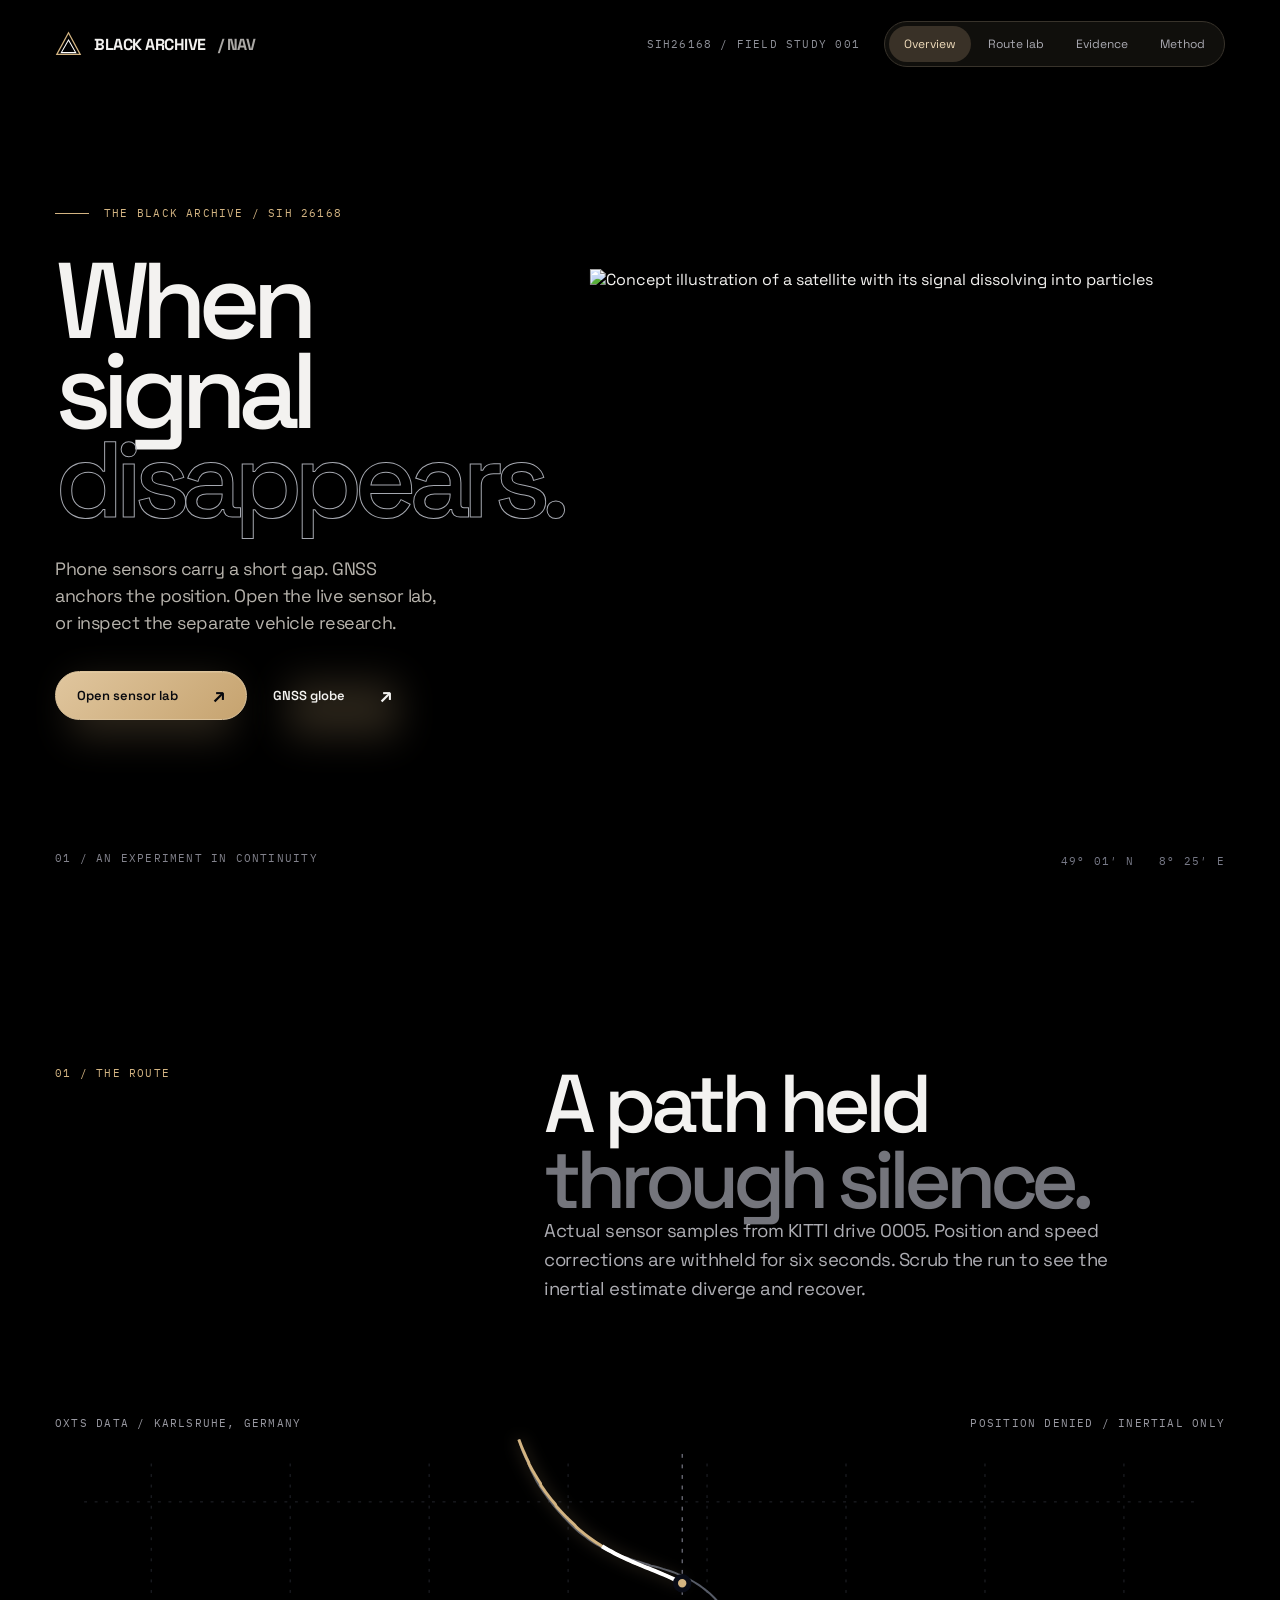
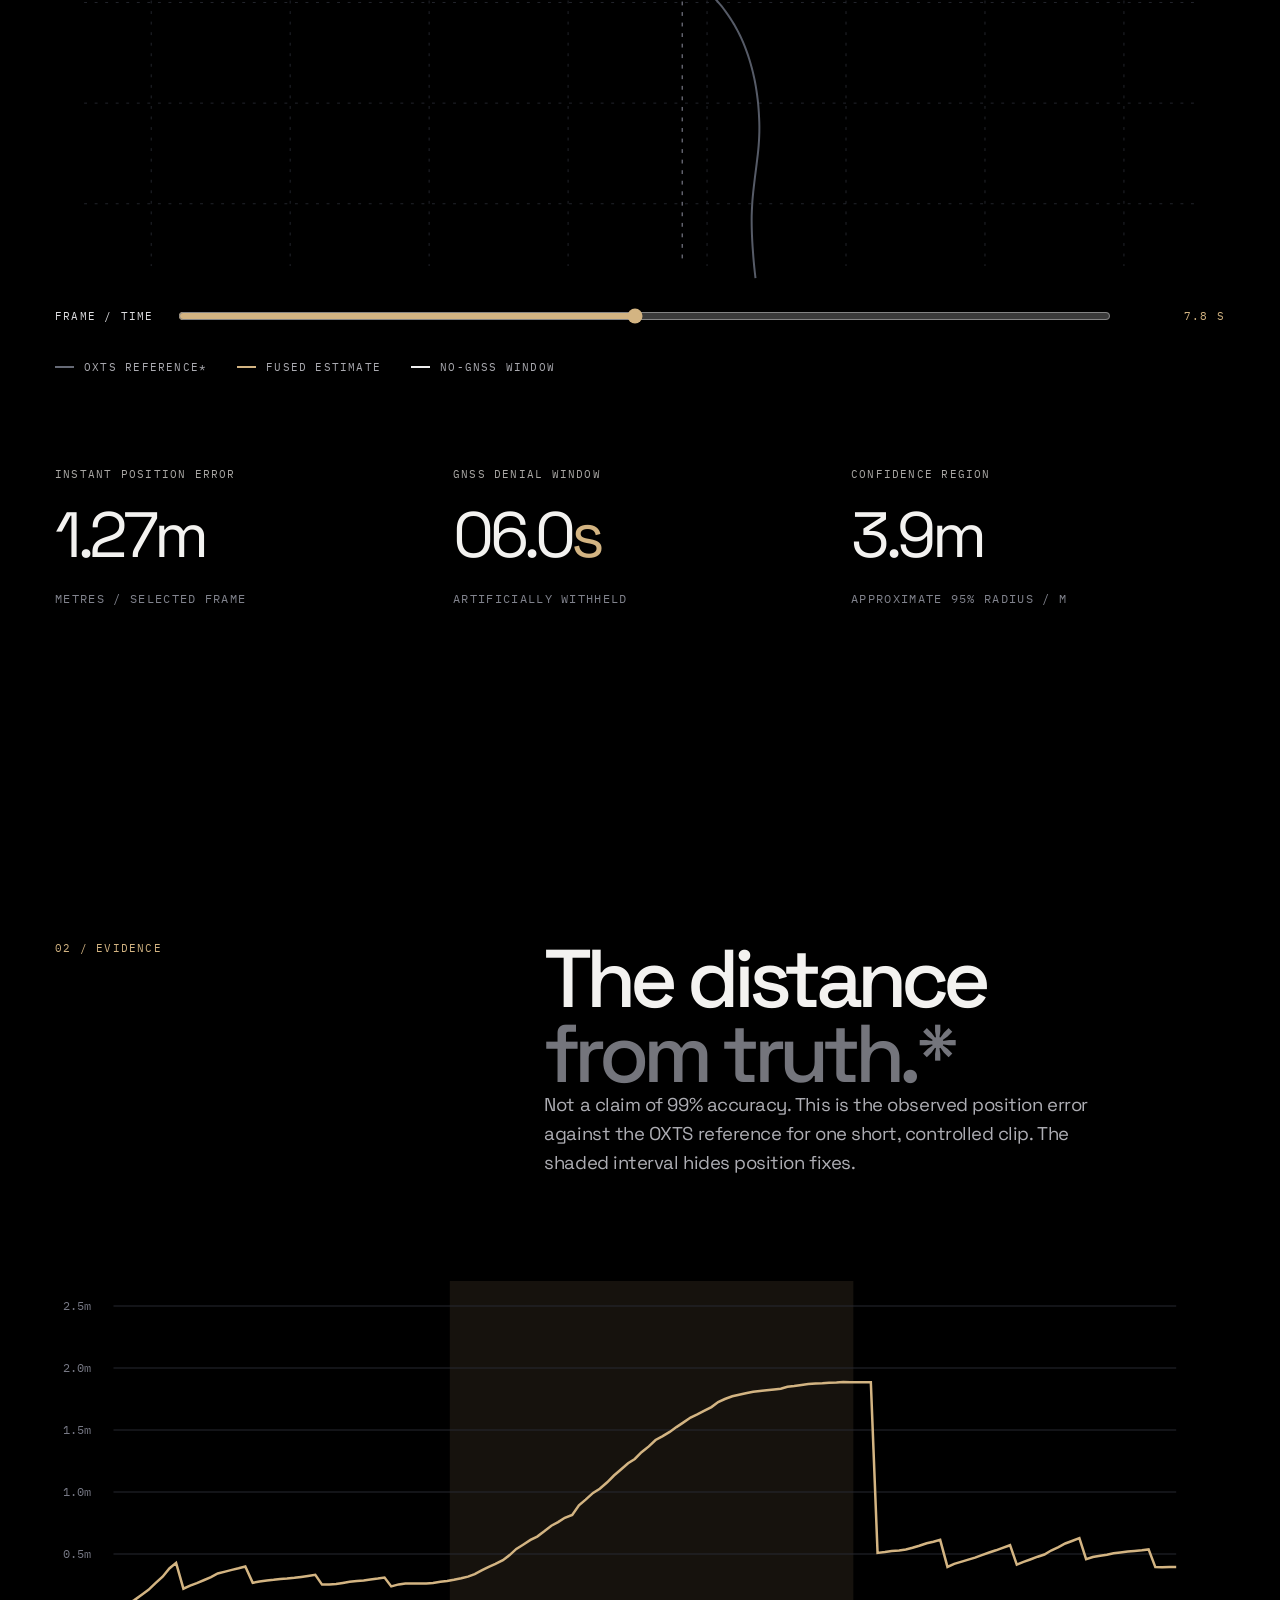
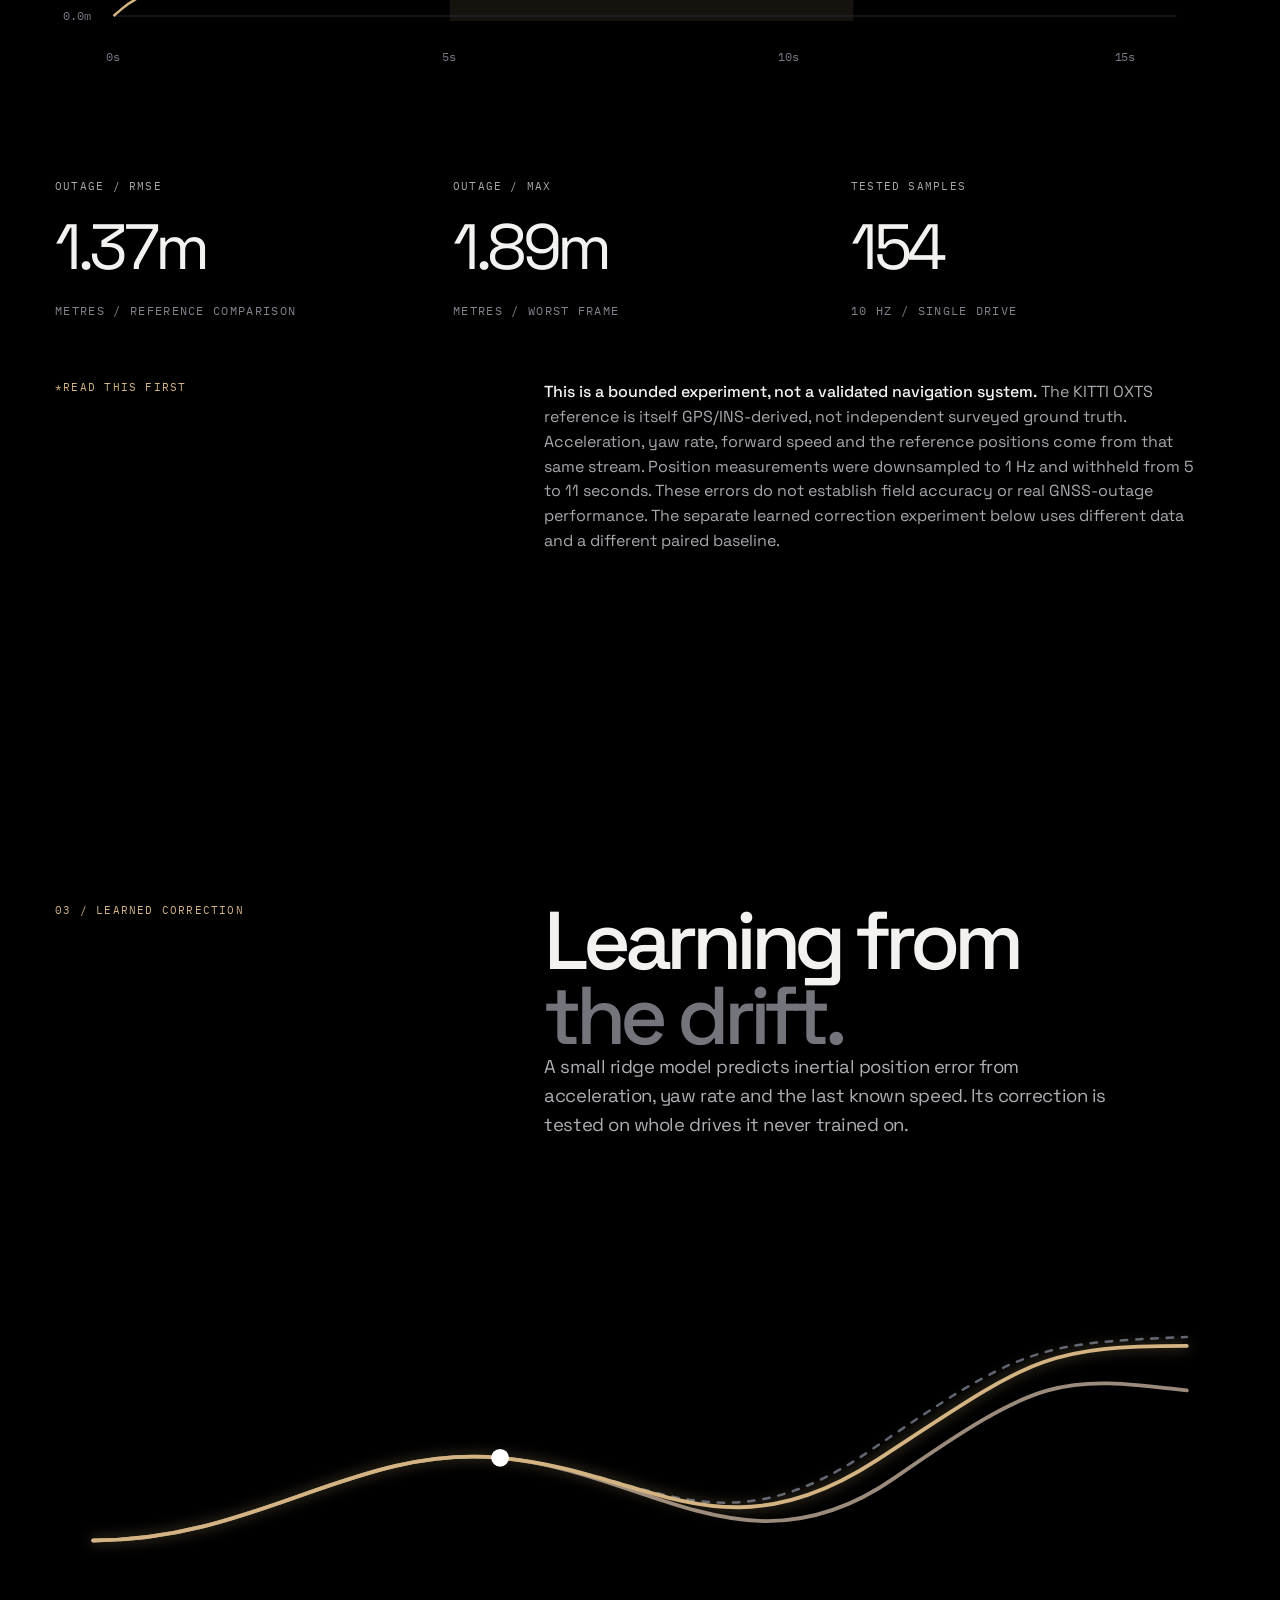
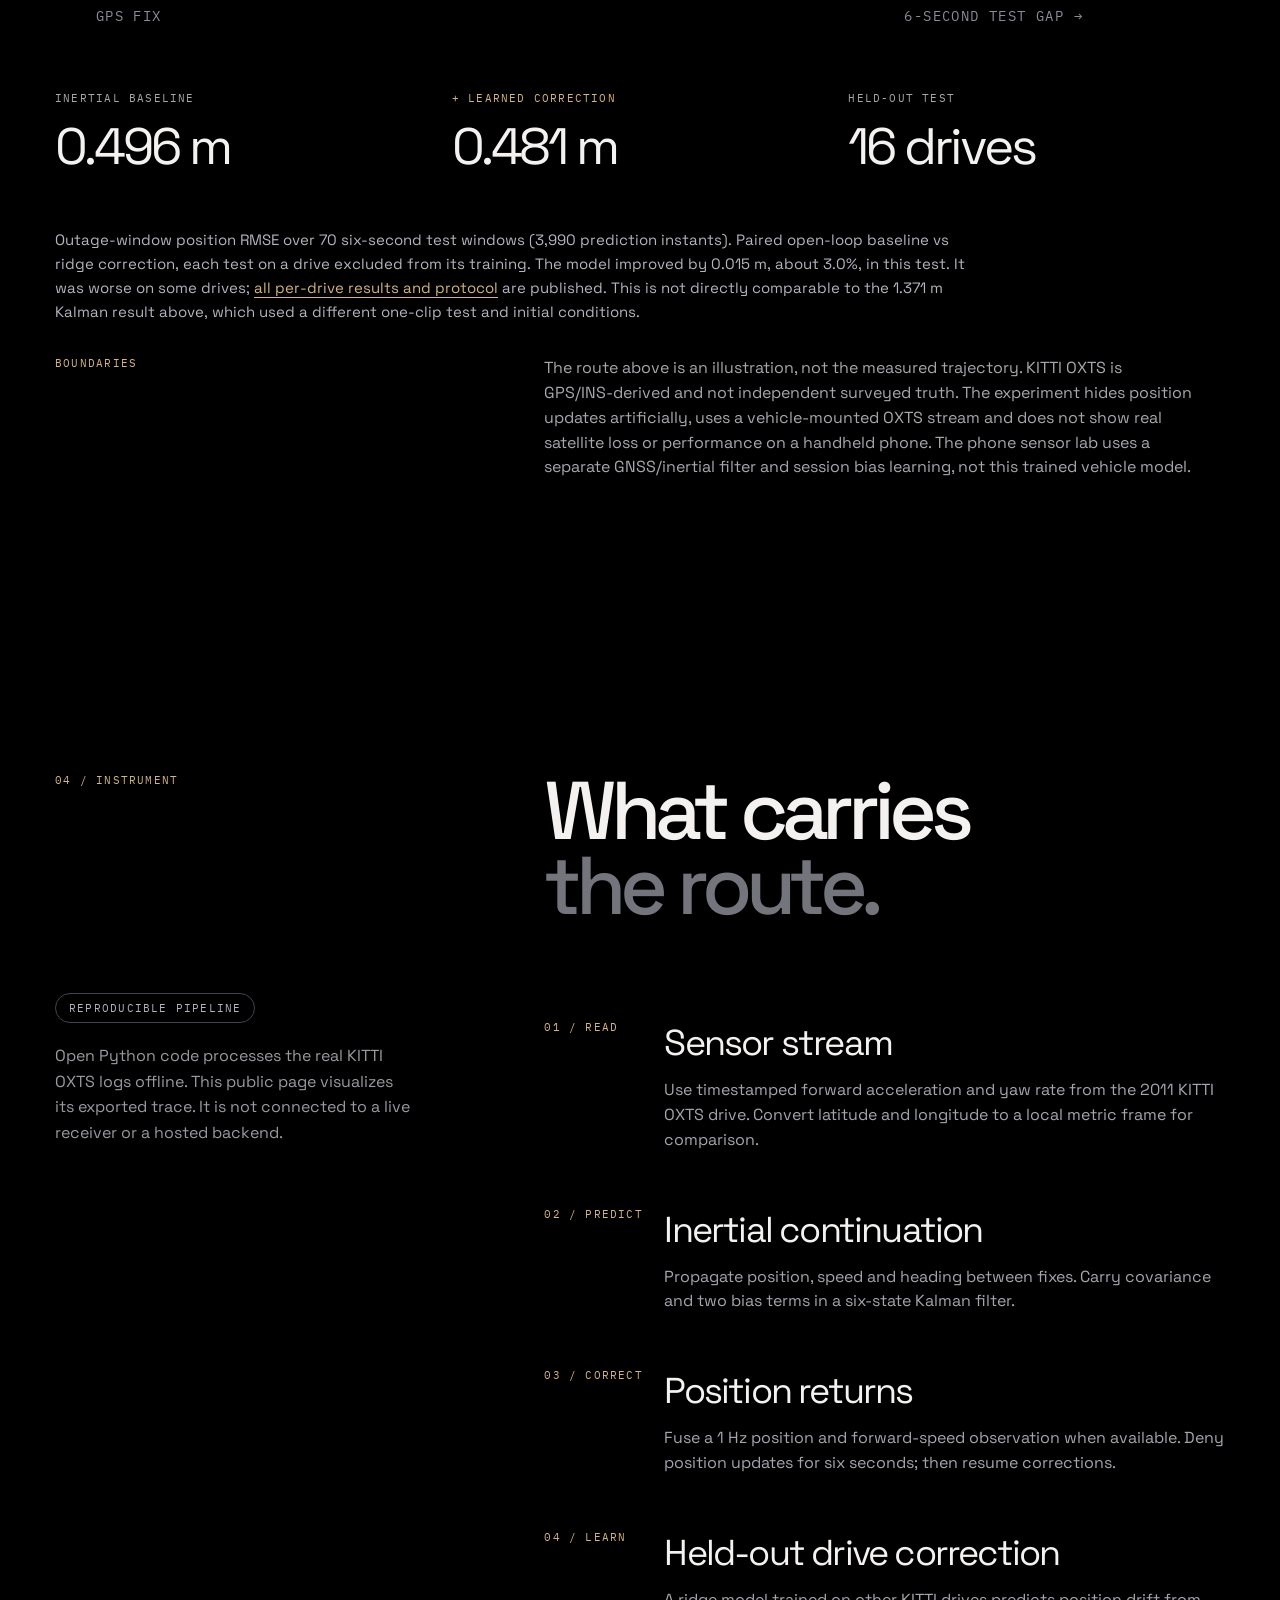
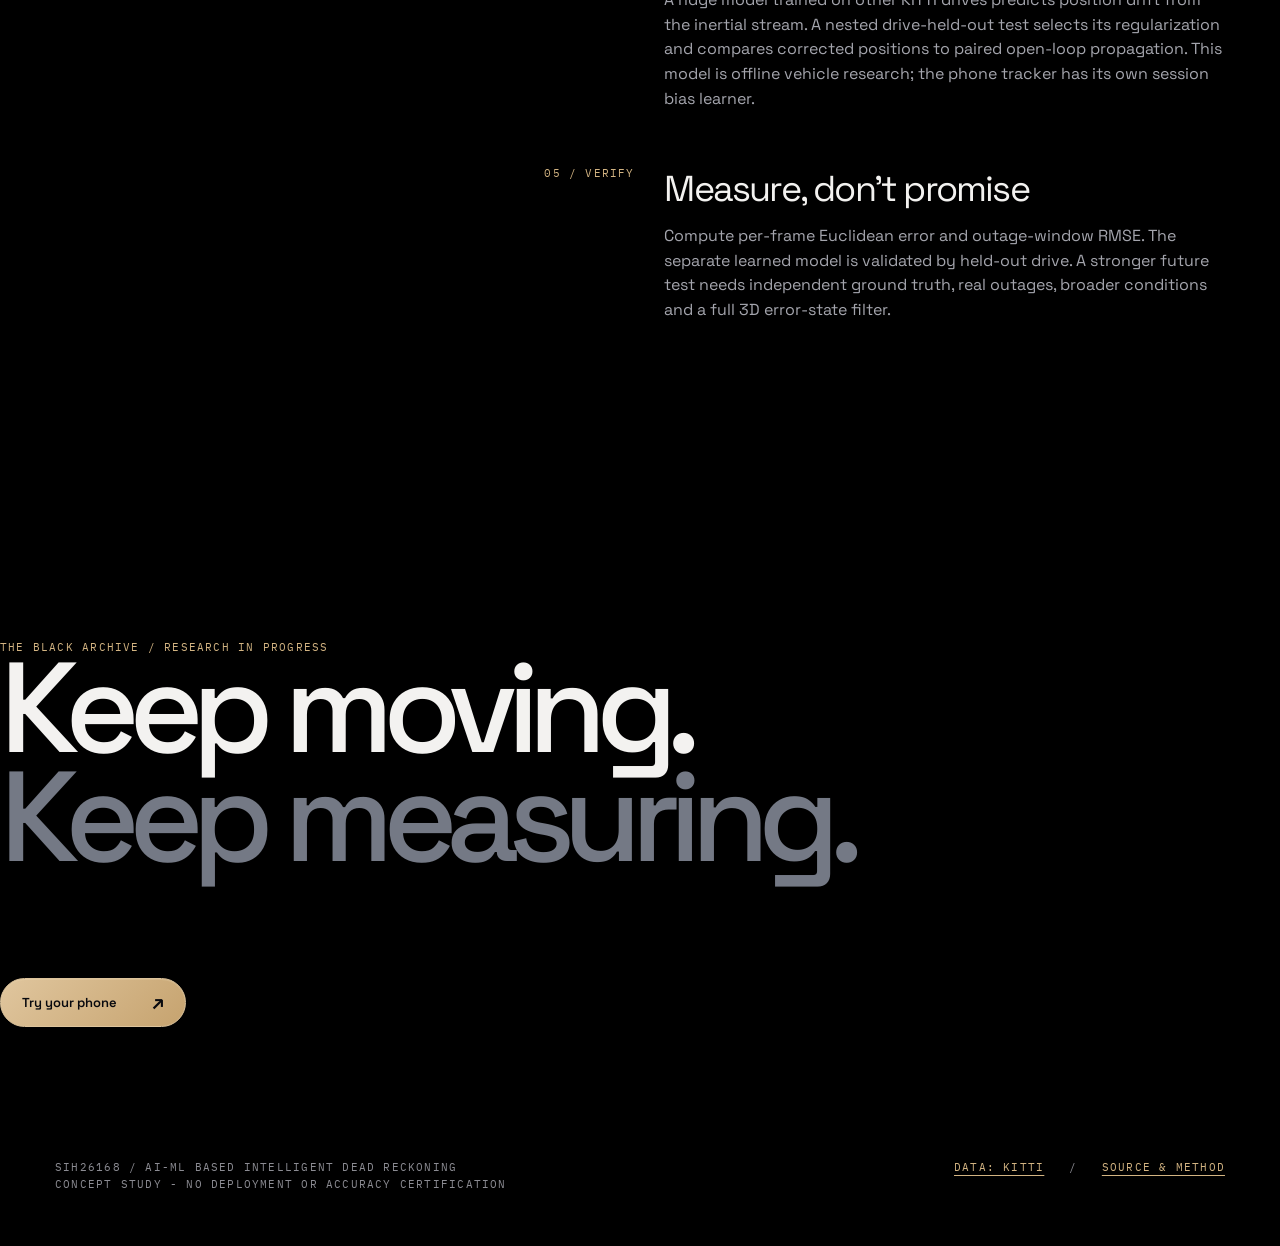
==== commit 6826b8ad: "v22: map looks and camera - web/index.html" ====
--- a/web/index.html
+++ b/web/index.html
@@ -8,9 +8,16 @@
 /* Warm metal accent and selected satellite concept. */
 .object-visual:before{display:none}.hero-object{width:94%;max-width:none;height:auto;display:block;position:relative;mix-blend-mode:screen;transform:translateX(1%)}.cta{border-color:#ddc49c;background:linear-gradient(135deg,#e0c69e,#c6a36f);box-shadow:inset 0 1px 0 #f4e3c433;transition:transform .4s cubic-bezier(.22,1,.36,1),background .4s,box-shadow .4s}.cta:hover{background:#e2cda9;box-shadow:0 0 26px #d3b48220}.cta:active{transform:translateY(0) scale(.98)}.nav{border-color:#38332b;background:#100f0c}.nav-indicator{background:#393127}.nav a.active{color:#f1ddbc}.learned a,.evidence-notes a,.footer a{color:var(--accent);text-underline-offset:4px}.orb{filter:none}.method-step,.method-step:last-child{border:0}.learned-panel{background:transparent!important;border:0!important}.hero-description{color:#b7b3ac}
 @media(max-width:800px){.hero-object{width:100%;transform:none}.object-visual{min-height:310px!important;margin-right:0;margin-top:18px}.hero-index{display:none}.hero-meta{bottom:6px}}
+</style><style>
+.kr-mask{display:inline-block;overflow:hidden;vertical-align:top;padding-bottom:.12em;margin-bottom:-.12em}.kr-word{display:inline-block;transform:translateY(105%);filter:blur(6px);opacity:0;transition:transform .9s cubic-bezier(.16,1,.3,1),filter .9s cubic-bezier(.16,1,.3,1),opacity .6s ease;transition-delay:calc(var(--i)*70ms)}.kr-in .kr-word{transform:none;filter:none;opacity:1}
+main{overflow:clip}.has-steps .method-layout>div:first-child{position:sticky;top:120px;align-self:start}
+.has-steps .method-step{opacity:.38;transition:opacity .5s ease}.has-steps .method-step.on{opacity:1}.has-steps .method-step.on .accent{color:var(--accent)}
+@media (max-width:900px){.has-steps .method-layout>div:first-child{position:static}}
+.cta.ghost{background:transparent;box-shadow:none;color:var(--ink,#f4f4f6);border:0;padding-left:0;margin-left:26px}
+@media (prefers-reduced-motion:reduce){.kr-word{transition:none}}
 </style></head>
 <body><a class="skip" href="#content">Skip to content</a><header class="header wrap"><a href="#home" class="mark" aria-label="The Black Archive, home"><span class="brand-icon" aria-hidden="true"><svg viewBox="0 0 30 30"><path fill="none" stroke="#d3b482" stroke-width="1.4" d="M15 2 28 26H2Z"/><path fill="none" stroke="#fff" stroke-width="1.2" d="M15 10 23 24H7Z"/></svg></span>BLACK ARCHIVE<span class="muted">/ NAV</span></a><div class="header-right"><span class="version mono">SIH26168 / FIELD STUDY 001</span><nav class="nav" aria-label="Main navigation"><span class="nav-indicator" aria-hidden="true"></span><a class="active" href="#home">Overview</a><a href="#lab">Route lab</a><a href="#evidence">Evidence</a><a href="#method">Method</a></nav></div></header>
-<main id="content"><section class="hero wrap" id="home"><div class="hero-copy"><div class="eyebrow mono">THE BLACK ARCHIVE / SIH 26168</div><h1>When<br>signal<br><span class="outline">disappears.</span></h1><p class="hero-description">Phone sensors carry a short gap. GNSS anchors the position. Open the live sensor lab, or inspect the separate vehicle research.</p><a class="cta" href="./live.html">Open sensor lab <span aria-hidden="true">↗</span></a></div><div class="hero-visual object-visual"><img class="hero-object" src="[data-uri]" width="1536" height="1024" fetchpriority="high" alt="Concept illustration of a satellite with its signal dissolving into particles"/></div><span class="hero-meta mono">01 / AN EXPERIMENT IN CONTINUITY</span><span class="hero-index mono">49° 01′ N &nbsp; 8° 25′ E</span></section>
+<main id="content"><section class="hero wrap" id="home"><div class="hero-copy"><div class="eyebrow mono">THE BLACK ARCHIVE / SIH 26168</div><h1>When<br>signal<br><span class="outline">disappears.</span></h1><p class="hero-description">Phone sensors carry a short gap. GNSS anchors the position. Open the live sensor lab, or inspect the separate vehicle research.</p><a class="cta" href="./live.html">Open sensor lab <span aria-hidden="true">↗</span></a><a class="cta ghost" href="./globe.html">GNSS globe <span aria-hidden="true">↗</span></a></div><div class="hero-visual object-visual"><img class="hero-object" src="./1-satellite.webp" width="1536" height="1024" fetchpriority="high" alt="Concept illustration of a satellite with its signal dissolving into particles"/></div><span class="hero-meta mono">01 / AN EXPERIMENT IN CONTINUITY</span><span class="hero-index mono">49° 01′ N &nbsp; 8° 25′ E</span></section>
 <section class="section wrap" id="lab"><div class="section-head"><div class="section-kicker mono">01 / THE ROUTE</div><div><h2 class="section-title">A path held<br><em>through silence.</em></h2><p class="support section-copy">Actual sensor samples from KITTI drive 0005. Position and speed corrections are withheld for six seconds. Scrub the run to see the inertial estimate diverge and recover.</p></div></div><div class="lab-main"><div class="lab-meta mono"><span>OXTS DATA / KARLSRUHE, GERMANY</span><span id="mode">INITIALIZING REAL DATA</span></div><svg id="route-svg" viewBox="0 0 1200 480" preserveAspectRatio="xMidYMid meet" class="lab-art" role="img" aria-label="Measured KITTI reference trajectory and fused inertial estimate"><g id="route-grid"></g><path id="truth-path" class="route-truth"/><path id="fused-path" class="route-fused"/><path id="outage-path" class="route-outage"/><line id="scan-line" class="scan-line" y1="25" y2="450"/><circle id="current-point" class="point-current" r="7"/></svg><div class="scrubber"><label class="mono" for="time">FRAME / TIME</label><input type="range" id="time" min="0" max="153" value="70" step="1" aria-label="Select frame of KITTI experiment"><output class="mono" id="time-out" for="time">--</output></div><div class="legend mono"><span><i class="grey"></i> OXTS REFERENCE*</span><span><i></i> FUSED ESTIMATE</span><span><i class="white"></i> NO-GNSS WINDOW</span></div><div class="readouts"><div class="readout"><span class="mono muted">INSTANT POSITION ERROR</span><strong id="current-error">--</strong><small class="mono">METRES / SELECTED FRAME</small></div><div class="readout"><span class="mono muted">GNSS DENIAL WINDOW</span><strong>06.0<span class="accent">s</span></strong><small class="mono">ARTIFICIALLY WITHHELD</small></div><div class="readout"><span class="mono muted">CONFIDENCE REGION</span><strong id="radius">--</strong><small class="mono">APPROXIMATE 95% RADIUS / M</small></div></div></div></section>
 <section class="section wrap" id="evidence"><div class="section-head"><div class="section-kicker mono">02 / EVIDENCE</div><div><h2 class="section-title">The distance<br><em>from truth.*</em></h2><p class="support">Not a claim of 99% accuracy. This is the observed position error against the OXTS reference for one short, controlled clip. The shaded interval hides position fixes.</p></div></div><svg id="error-svg" viewBox="0 0 1200 420" preserveAspectRatio="none" class="evidence-plot" role="img" aria-label="Position error over time with outage shaded"><rect id="outage-shade" class="chart-outage" y="15" height="340"/><g id="error-grid"></g><path id="error-path" class="chart-line"/></svg><div class="readouts"><div class="readout"><span class="mono muted">OUTAGE / RMSE</span><strong id="rmse">--</strong><small class="mono">METRES / REFERENCE COMPARISON</small></div><div class="readout"><span class="mono muted">OUTAGE / MAX</span><strong id="peak">--</strong><small class="mono">METRES / WORST FRAME</small></div><div class="readout"><span class="mono muted">TESTED SAMPLES</span><strong id="samples">--</strong><small class="mono">10 HZ / SINGLE DRIVE</small></div></div><div class="evidence-notes"><div class="section-kicker mono">*READ THIS FIRST</div><p><strong>This is a bounded experiment, not a validated navigation system.</strong> The KITTI OXTS reference is itself GPS/INS-derived, not independent surveyed ground truth. Acceleration, yaw rate, forward speed and the reference positions come from that same stream. Position measurements were downsampled to 1 Hz and withheld from 5 to 11 seconds. These errors do not establish field accuracy or real GNSS-outage performance. The separate learned correction experiment below uses different data and a different paired baseline.</p></div></section>
 <section class="section wrap learned" id="learned"><div class="section-head"><div class="section-kicker mono">03 / LEARNED CORRECTION</div><div><h2 class="section-title">Learning from<br><em>the drift.</em></h2><p class="support">A small ridge model predicts inertial position error from acceleration, yaw rate and the last known speed. Its correction is tested on whole drives it never trained on.</p></div></div><div class="learned-panel"><div class="learned-route" aria-hidden="true"><svg viewBox="0 0 920 320"><path class="learning-ghost" d="M30 230 C160 230 235 155 350 165 S520 242 640 160 S770 75 890 70"/><path class="learning-base" d="M30 230 C160 230 235 155 350 165 S545 261 660 181 S790 100 890 112"/><path class="learning-corrected" d="M30 230 C160 230 235 155 350 165 S525 246 646 167 S775 77 890 77"/><circle cx="350" cy="165" r="7" fill="#fff"/><text x="32" y="293">GPS FIX</text><text x="668" y="293">6-SECOND TEST GAP →</text></svg></div><div class="learned-stats"><div><span class="mono muted">INERTIAL BASELINE</span><strong>0.496 m</strong></div><div><span class="mono accent">+ LEARNED CORRECTION</span><strong>0.481 m</strong></div><div><span class="mono muted">HELD-OUT TEST</span><strong>16 drives</strong></div></div></div><p class="learned-caption">Outage-window position RMSE over 70 six-second test windows (3,990 prediction instants). Paired open-loop baseline vs ridge correction, each test on a drive excluded from its training. The model improved by 0.015 m, about 3.0%, in this test. It was worse on some drives; <a href="./ml_benchmark.json">all per-drive results and protocol</a> are published. This is not directly comparable to the 1.371 m Kalman result above, which used a different one-clip test and initial conditions.</p><div class="evidence-notes"><div class="section-kicker mono">BOUNDARIES</div><p>The route above is an illustration, not the measured trajectory. KITTI OXTS is GPS/INS-derived and not independent surveyed truth. The experiment hides position updates artificially, uses a vehicle-mounted OXTS stream and does not show real satellite loss or performance on a handheld phone. The phone sensor lab uses a separate GNSS/inertial filter and session bias learning, not this trained vehicle model.</p></div></section>
@@ -19,4 +26,4 @@
 <script>
 const ns='http://www.w3.org/2000/svg';const svgEl=(tag,attr)=>{const e=document.createElementNS(ns,tag);for(const[k,v]of Object.entries(attr))e.setAttribute(k,v);return e};const nav=[...document.querySelectorAll('.nav a')],ind=document.querySelector('.nav-indicator');function setNav(a){nav.forEach(n=>n.classList.toggle('active',n===a));ind.style.width=a.offsetWidth+'px';ind.style.transform=`translateX(${a.offsetLeft-4}px)`}setNav(nav[0]);window.addEventListener('resize',()=>setNav(document.querySelector('.nav a.active')||nav[0]));nav.forEach(n=>n.addEventListener('click',()=>setNav(n)));const observer=new IntersectionObserver(entries=>{const shown=entries.filter(e=>e.isIntersecting).sort((a,b)=>b.intersectionRatio-a.intersectionRatio)[0];if(shown){const n=nav.find(n=>n.hash==='#'+shown.target.id);if(n)setNav(n)}},{rootMargin:'-25% 0px -55% 0px',threshold:[0,.25,.5]});document.querySelectorAll('main section[id]').forEach(s=>observer.observe(s));
 fetch('./benchmark.json').then(r=>{if(!r.ok)throw Error('Data missing');return r.json()}).then(data=>{const pts=data.points,n=pts.length,maxT=pts.at(-1).t;const bounds=[...pts.flatMap(p=>[p.truth,p.fused])],xs=bounds.map(p=>p[0]),ys=bounds.map(p=>p[1]);const minX=Math.min(...xs)-6,maxX=Math.max(...xs)+6,minY=Math.min(...ys)-5,maxY=Math.max(...ys)+5;const scale=Math.min(1020/(maxX-minX),370/(maxY-minY));const displayScale=scale*1.47;const x=p=>600+(p[0]-(minX+maxX)/2)*displayScale,y=p=>240-(p[1]-(minY+maxY)/2)*displayScale;const routePath=(list,key)=>list.map((p,i)=>`${i?'L':'M'}${x(p[key]).toFixed(2)},${y(p[key]).toFixed(2)}`).join(' ');const grid=document.getElementById('route-grid');for(let i=0;i<8;i++)grid.append(svgEl('line',{x1:90+i*145,x2:90+i*145,y1:35,y2:455,class:'axis'}));for(let i=0;i<4;i++)grid.append(svgEl('line',{x1:20,x2:1180,y1:75+i*105,y2:75+i*105,class:'axis'}));document.getElementById('truth-path').setAttribute('d',routePath(pts,'truth'));const range=document.getElementById('time');range.max=n-1;range.value=Math.floor(n*.49);function update(){const i=+range.value,p=pts[i],slice=pts.slice(0,i+1),out=slice.filter(q=>q.outage);document.getElementById('fused-path').setAttribute('d',routePath(slice,'fused'));document.getElementById('outage-path').setAttribute('d',routePath(out,'fused'));const dot=document.getElementById('current-point');dot.setAttribute('cx',x(p.fused));dot.setAttribute('cy',y(p.fused));const line=document.getElementById('scan-line');line.setAttribute('x1',x(p.fused));line.setAttribute('x2',x(p.fused));document.getElementById('time-out').textContent=p.t.toFixed(1)+' s';document.getElementById('current-error').textContent=p.error.toFixed(2)+'m';document.getElementById('radius').textContent=p.radius95.toFixed(1)+'m';document.getElementById('mode').textContent=p.outage?'POSITION DENIED / INERTIAL ONLY':'POSITION FIX / FUSION ACTIVE'}range.addEventListener('input',update);update();const plotMax=Math.max(2.5,Math.ceil(data.metrics.outage_max_m*2)/2);const plotX=t=>60+t/maxT*1090,plotY=e=>350-Math.min(e,plotMax)/plotMax*310;document.getElementById('outage-shade').setAttribute('x',plotX(data.outage_start_s));document.getElementById('outage-shade').setAttribute('width',plotX(data.outage_end_s)-plotX(data.outage_start_s));const eg=document.getElementById('error-grid');for(let e=0;e<=plotMax+0.001;e+=.5){eg.append(svgEl('line',{x1:60,x2:1150,y1:plotY(e),y2:plotY(e),class:'chart-axis'}));let t=svgEl('text',{x:8,y:plotY(e)+4,fill:'#777985','font-family':'IBM Plex Mono','font-size':'12'});t.textContent=e.toFixed(1)+'m';eg.append(t)}for(let t=0;t<=15;t+=5){let label=svgEl('text',{x:plotX(t)-8,y:395,fill:'#777985','font-family':'IBM Plex Mono','font-size':'12'});label.textContent=t+'s';eg.append(label)}document.getElementById('error-path').setAttribute('d',pts.map((p,i)=>`${i?'L':'M'}${plotX(p.t).toFixed(1)},${plotY(p.error).toFixed(1)}`).join(' '));document.getElementById('rmse').textContent=data.metrics.outage_rmse_m.toFixed(2)+'m';document.getElementById('peak').textContent=data.metrics.outage_max_m.toFixed(2)+'m';document.getElementById('samples').textContent=data.dataset_points}).catch(err=>{document.getElementById('mode').textContent='MEASURED DATA UNAVAILABLE';console.error(err)});
-</script></body></html>
+</script><script src="./site-motion.js?v=1" defer></script></body></html>
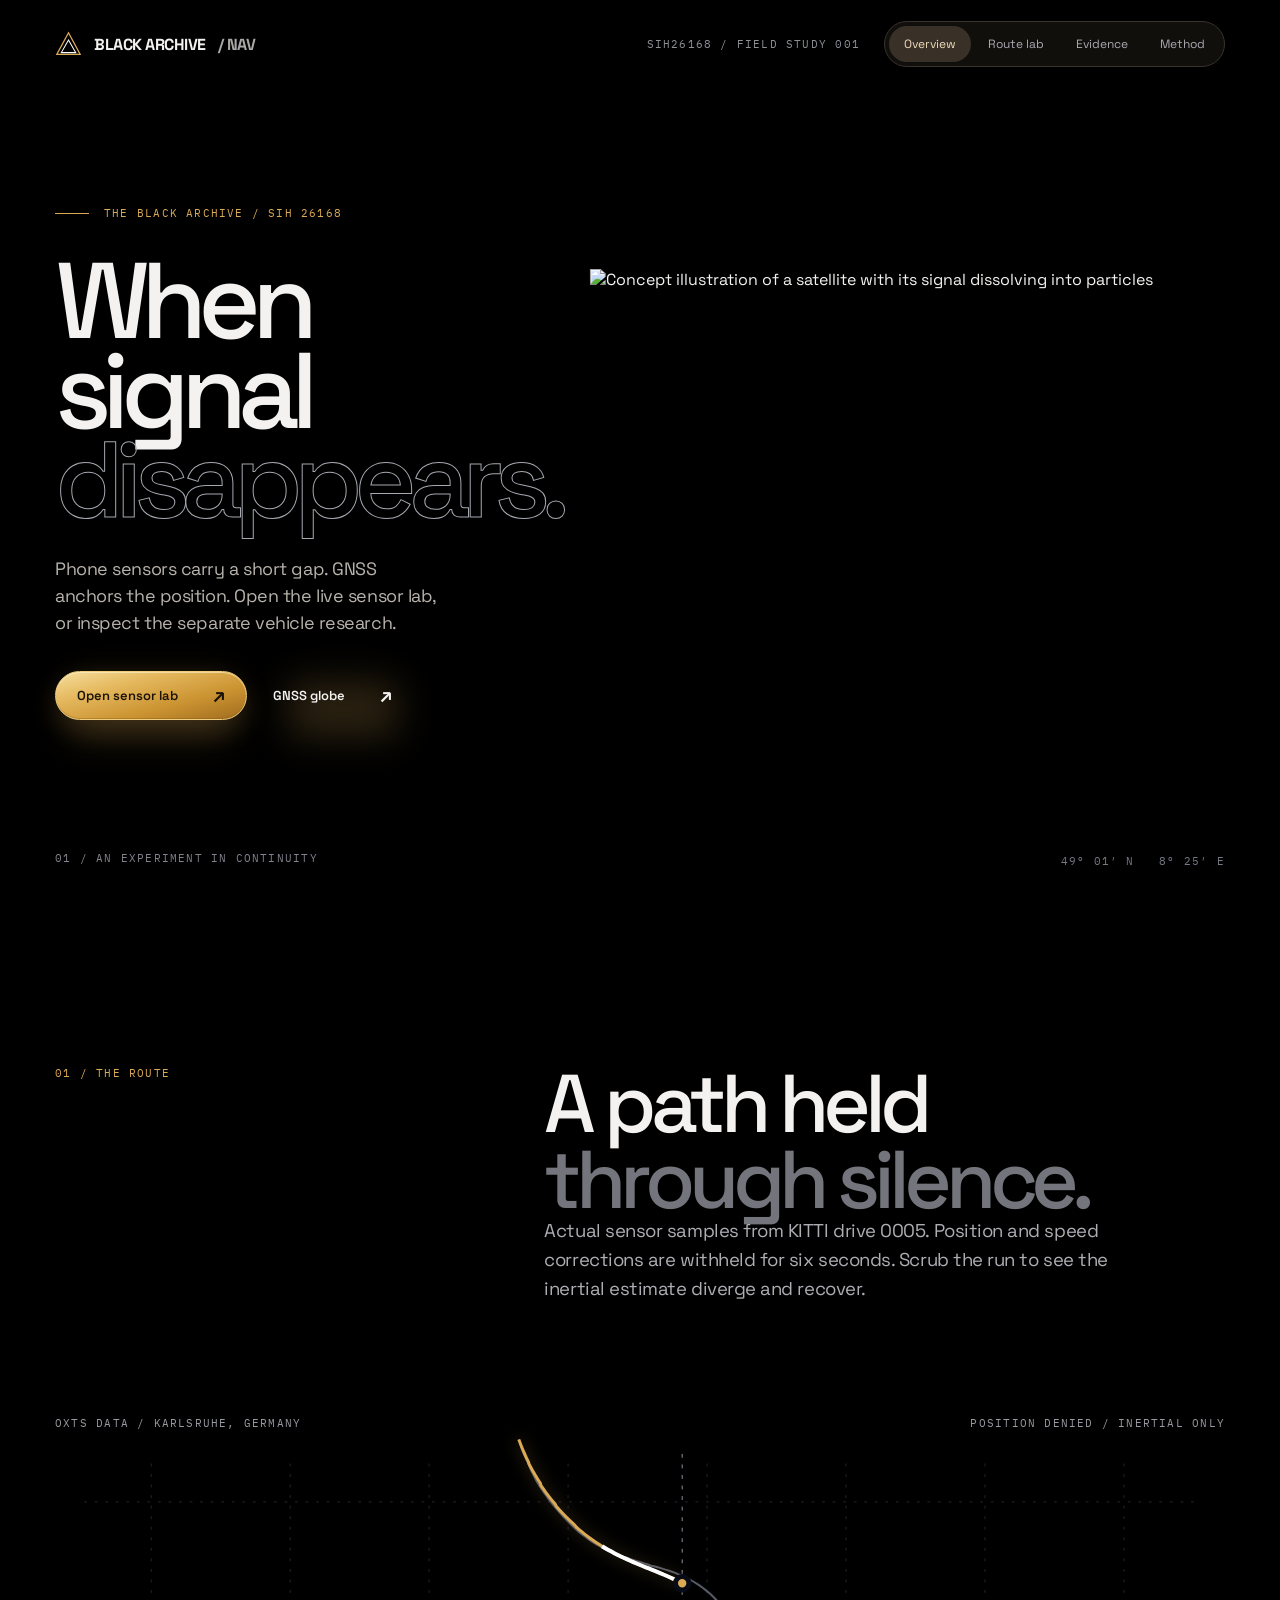
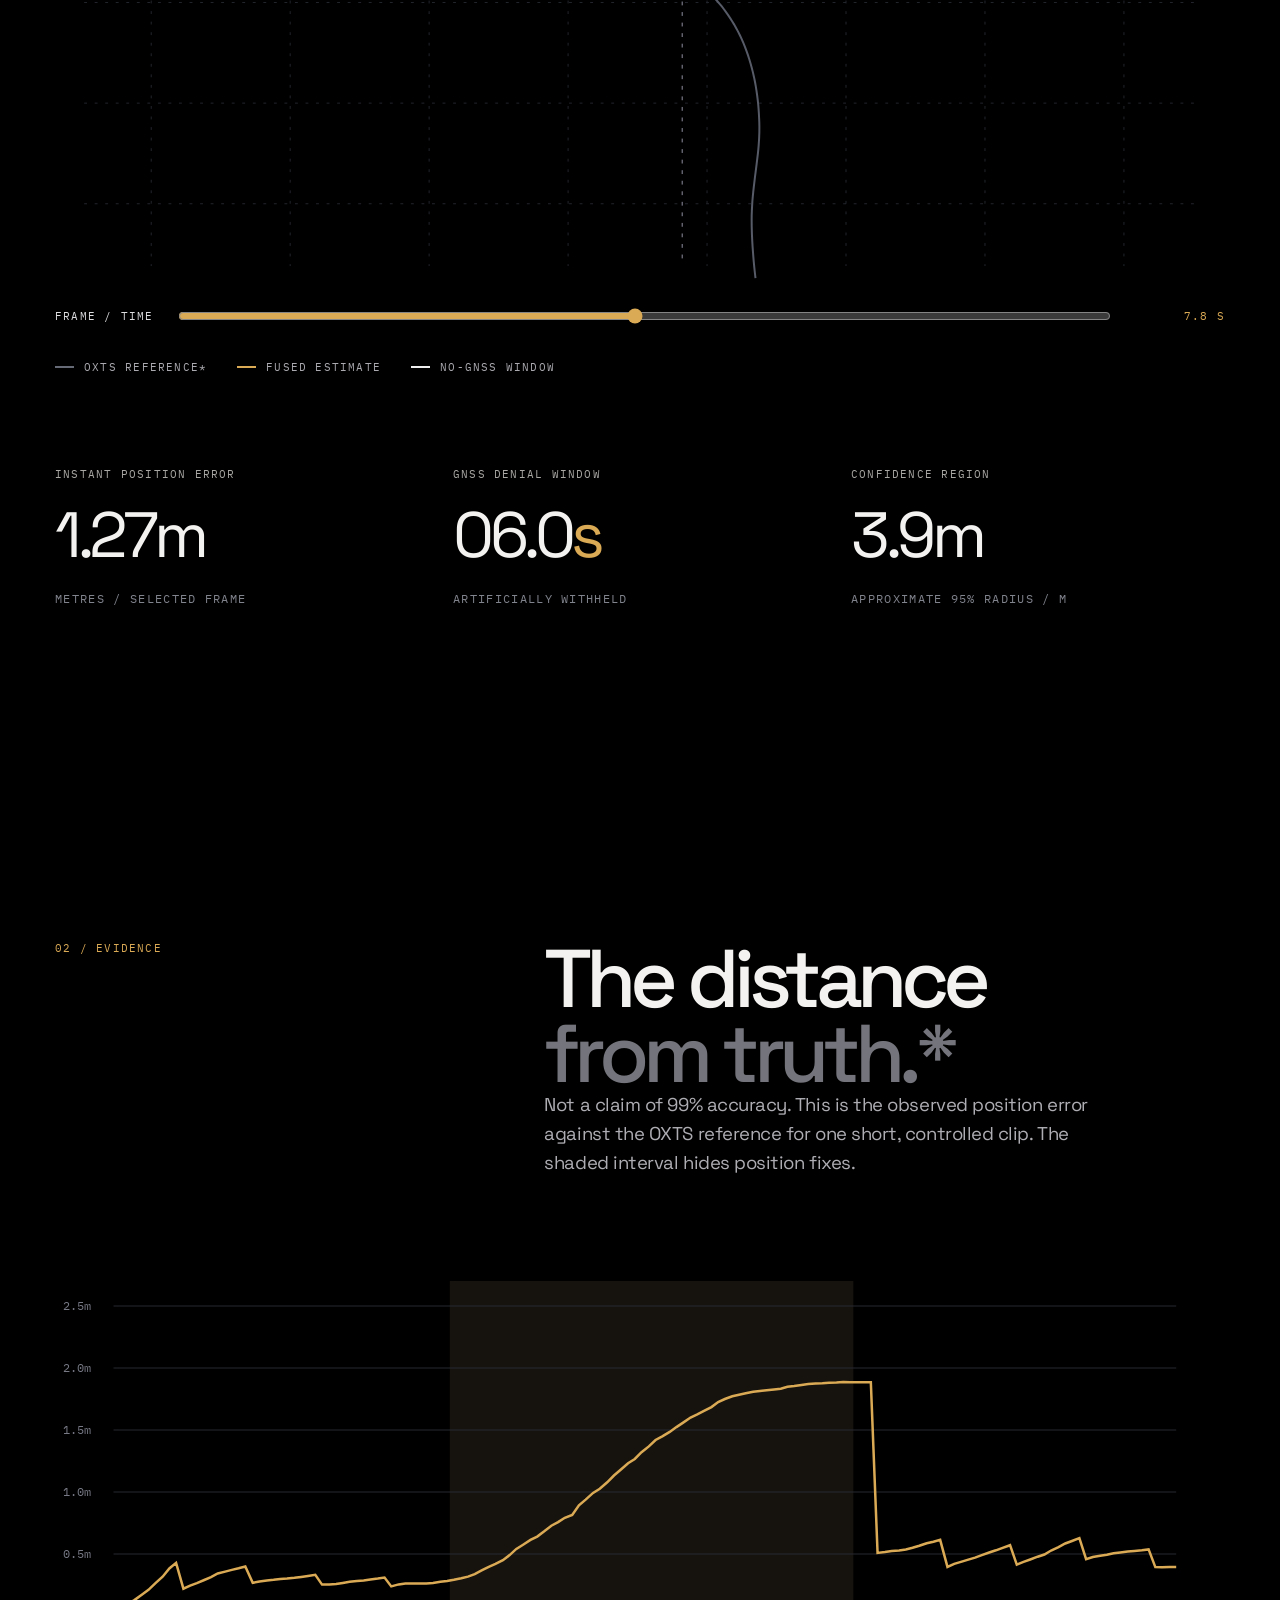
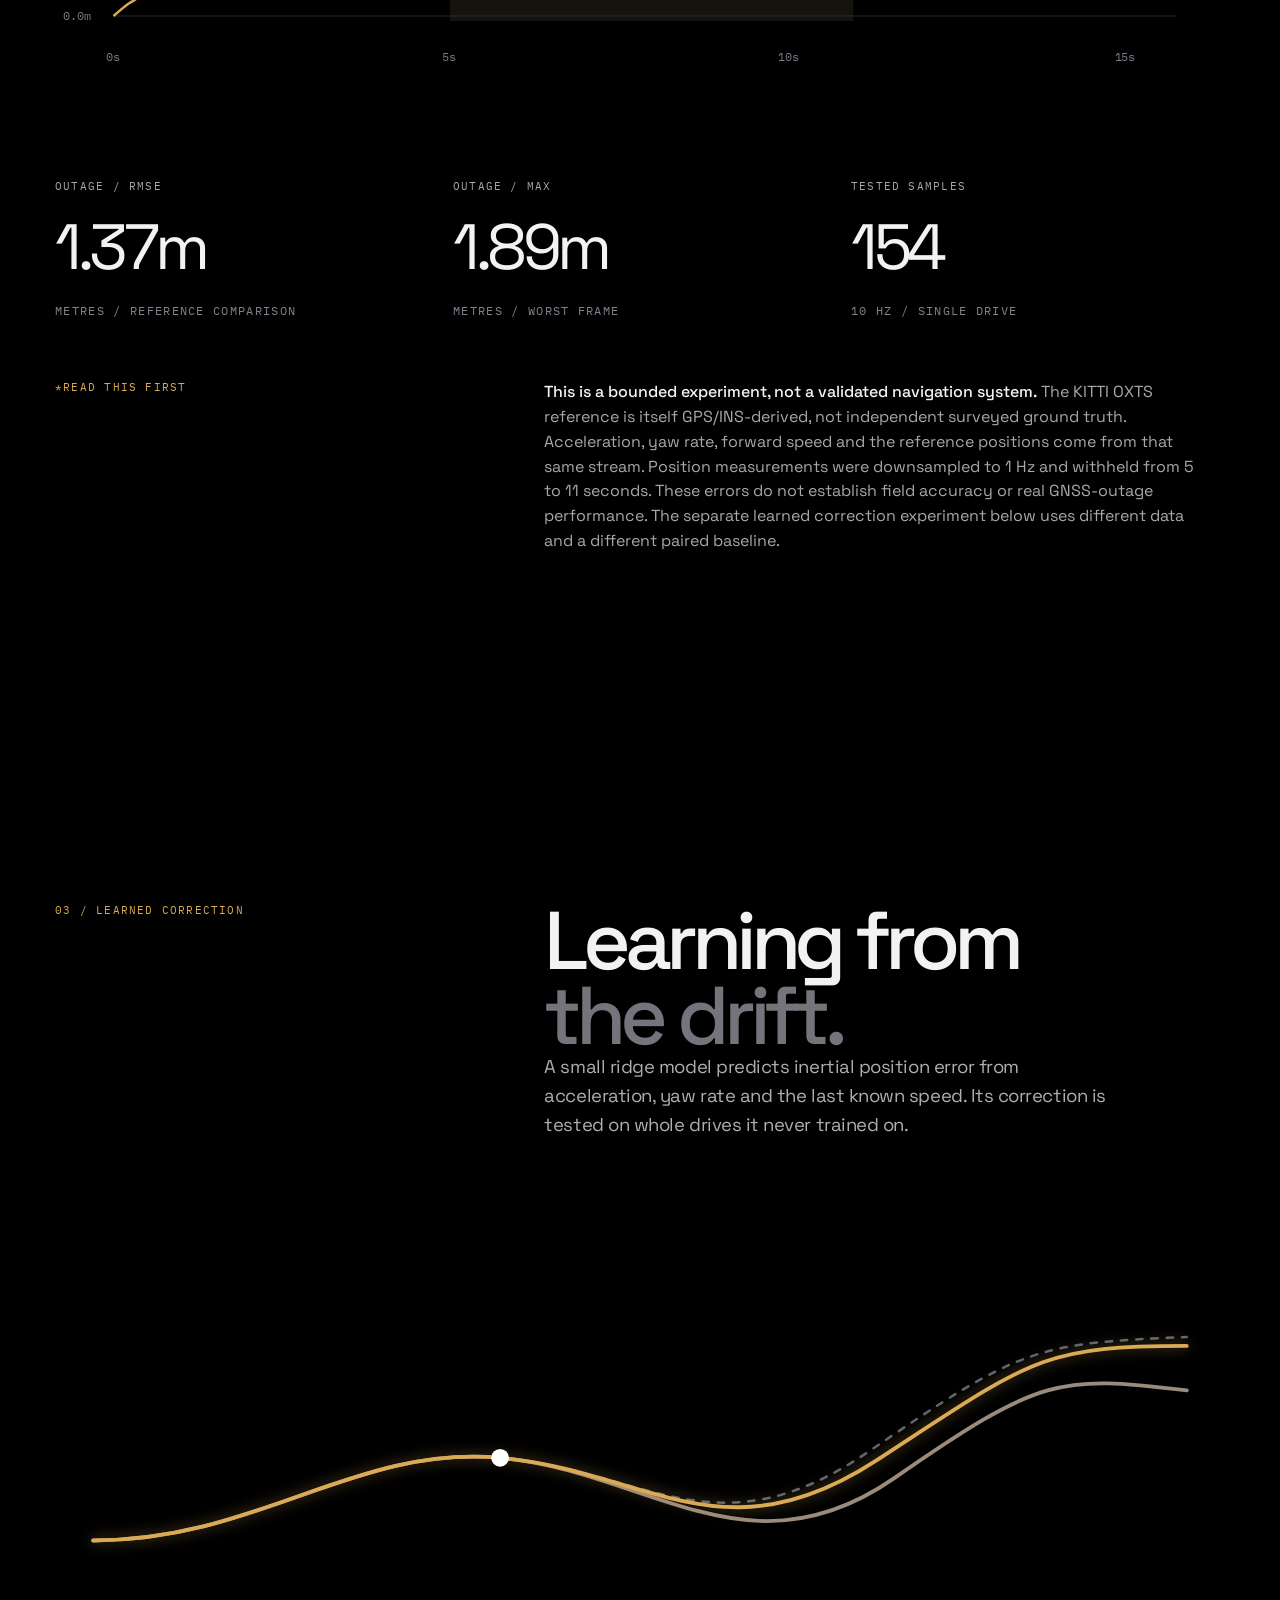
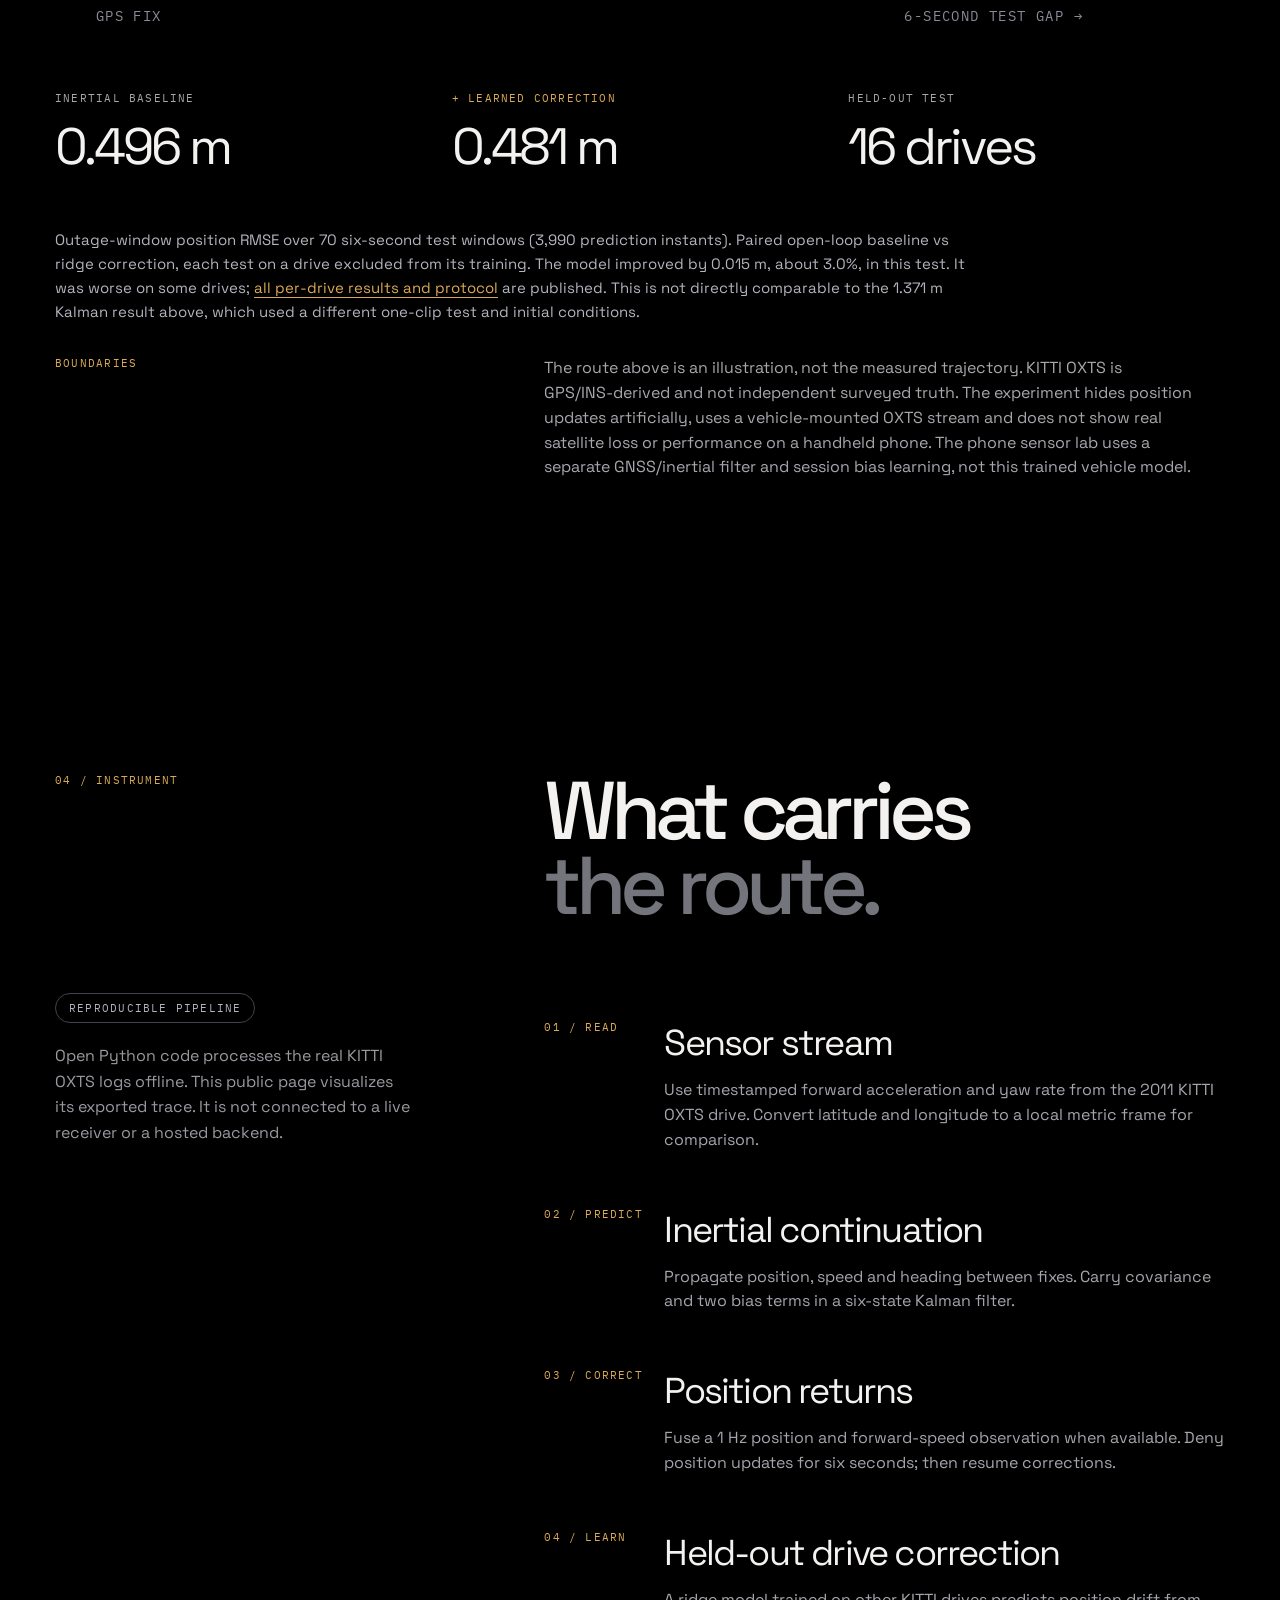
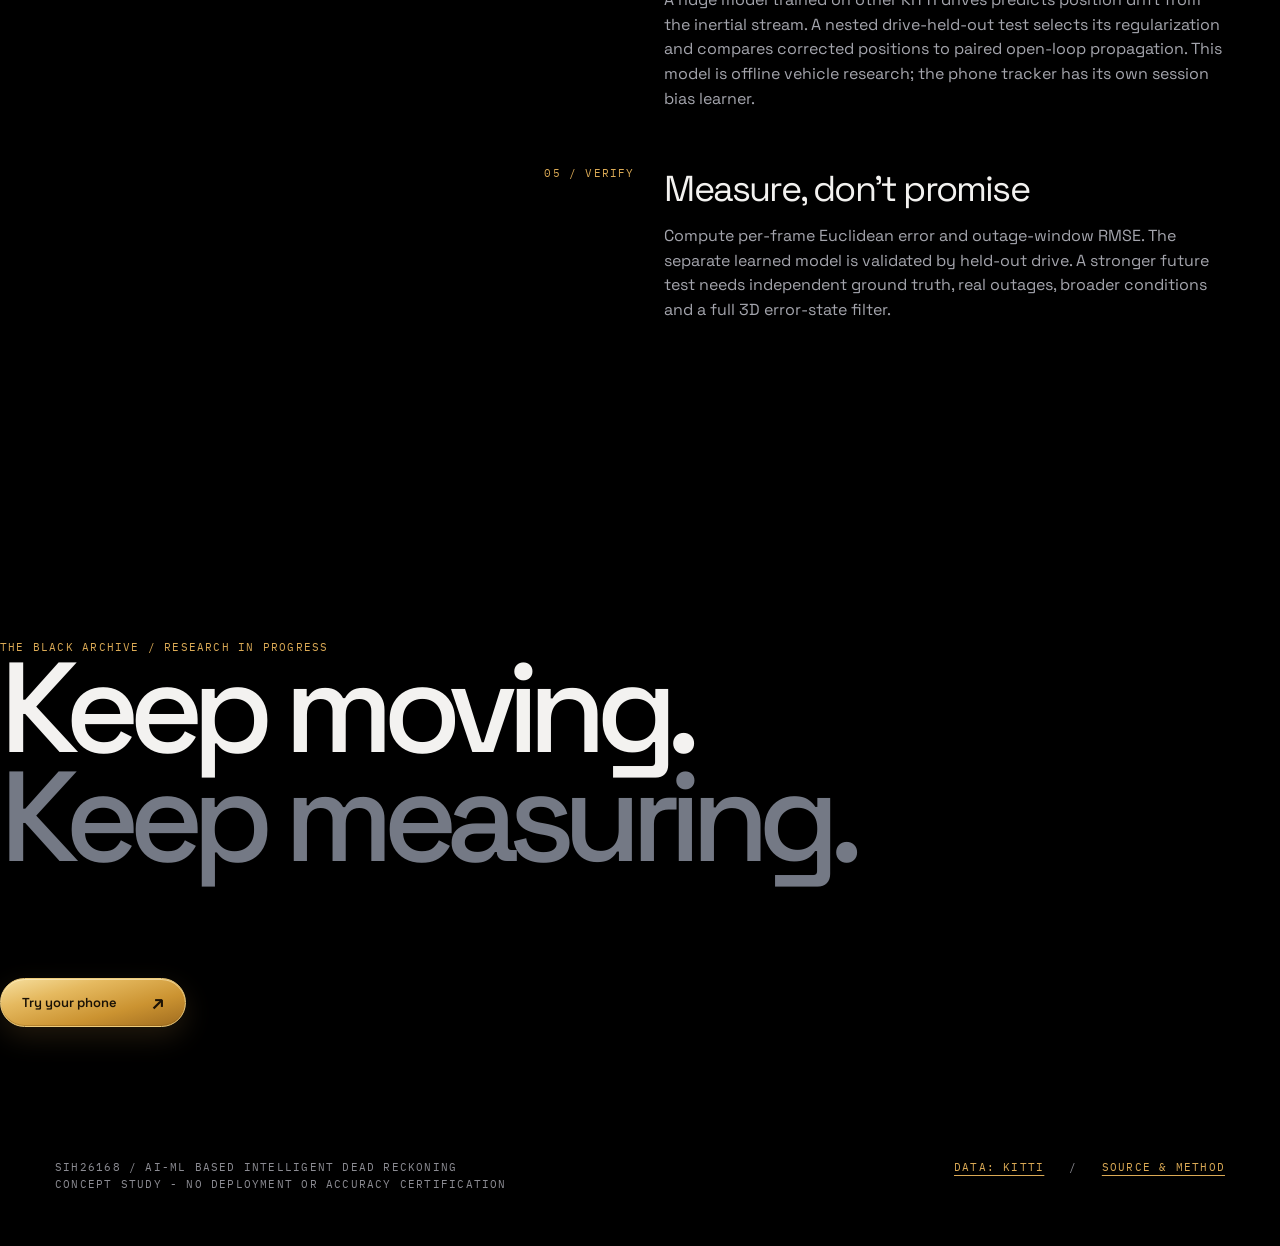
==== commit 35f84f51: "v24: richer gold - web/index.html" ====
--- a/web/index.html
+++ b/web/index.html
@@ -1,12 +1,12 @@
 <!doctype html>
 <html lang="en"><head><meta charset="utf-8"><meta name="viewport" content="width=device-width,initial-scale=1"><meta name="theme-color" content="#000000"><meta name="description" content="The Black Archive: an honest GNSS/INS dead-reckoning experiment measured on public KITTI sensor logs."><title>Black Archive / Continuity</title><link rel="preconnect" href="https://fonts.googleapis.com"><link rel="preconnect" href="https://fonts.gstatic.com" crossorigin><link href="https://fonts.googleapis.com/css2?family=IBM+Plex+Mono:wght@400;500&family=Space+Grotesk:wght@400;500;600;700&display=swap" rel="stylesheet">
 <style>
-:root{--bg:#000;--ink:#f3f2f0;--muted:#aaa8a5;--quiet:#777b85;--accent:#d3b482;--axis:#303137;--margin:clamp(24px,4.3vw,76px);--display:'Space Grotesk',Arial,sans-serif;--mono:'IBM Plex Mono',monospace}*{box-sizing:border-box}html{scroll-behavior:smooth;background:#000}body{margin:0;color:var(--ink);background:var(--bg);font-family:var(--display);-webkit-font-smoothing:antialiased}button,a,input{font:inherit}button{cursor:pointer}a{color:inherit}a:focus-visible,button:focus-visible,input:focus-visible{outline:2px solid var(--accent);outline-offset:4px}::selection{background:#d3b482;color:#000}.mono{font-family:var(--mono);font-size:11px;letter-spacing:.11em;text-transform:uppercase}.muted{color:var(--muted)}.accent{color:var(--accent)}.wrap{max-width:1600px;margin:auto;padding-inline:var(--margin)}.header{height:88px;display:flex;justify-content:space-between;align-items:center;gap:20px;position:relative;z-index:30}.mark{font-weight:700;text-decoration:none;display:flex;align-items:center;gap:12px;font-size:16px;letter-spacing:-.03em}.brand-icon{height:27px;width:27px;display:inline-flex;align-items:center;justify-content:center}.brand-icon svg{width:100%;height:100%}.header-right{display:flex;gap:24px;align-items:center}.version{white-space:nowrap;color:#8e9098}.nav{display:flex;padding:4px;gap:2px;border:1px solid #303039;border-radius:999px;background:#11100e;position:relative;isolation:isolate}.nav a{position:relative;padding:10px 15px;text-decoration:none;font-size:12px;color:#aaaab2;transition:color .22s;white-space:nowrap}.nav a:hover,.nav a.active{color:#fff}.nav-indicator{position:absolute;z-index:-1;left:4px;top:4px;bottom:4px;background:#343029;border-radius:999px;transition:transform .48s cubic-bezier(.22,1,.36,1),width .48s cubic-bezier(.22,1,.36,1)}main{overflow:hidden}.hero{min-height:min(790px,calc(100svh - 88px));min-height:max(650px,calc(100svh - 88px));display:grid;grid-template-columns:5fr 8fr;align-items:center;position:relative}.hero-copy{z-index:2;padding:24px 0 86px}.eyebrow{color:var(--accent);display:flex;gap:15px;align-items:center}.eyebrow:before{content:'';width:34px;height:1px;background:var(--accent)}h1,h2,h3,p{margin-top:0}h1{font-size:clamp(69px,8.4vw,150px);line-height:.83;letter-spacing:-.083em;font-weight:500;margin:36px 0 32px}h1 span{display:block}h1 .outline{color:transparent;-webkit-text-stroke:1px #a5a8b0}.hero-description{font-size:clamp(16px,1.4vw,20px);line-height:1.5;color:#b3b2b5;max-width:390px;letter-spacing:-.025em;margin-bottom:34px}.cta{border:1px solid #d3b482;border-radius:999px;background:var(--accent);padding:15px 21px;color:#08090e;display:inline-flex;gap:35px;align-items:center;text-decoration:none;font-size:13px;font-weight:600;position:relative;transition:transform .25s,background .25s}.cta:before{content:'';position:absolute;inset:9px 15px -18px;background:var(--accent);filter:blur(19px);opacity:.2;z-index:-1}.cta:hover{transform:translateY(-3px);background:#e4cda5}.cta span{font-size:20px;line-height:.7}.hero-visual{position:relative;min-height:620px;margin-right:calc(-1*var(--margin));display:flex;align-items:center;justify-content:center}.hero-visual:before{content:'';position:absolute;width:80%;aspect-ratio:1;border-radius:50%;background:radial-gradient(circle,rgba(130,109,77,.12),rgba(0,0,0,0) 67%);filter:blur(35px)}.orb{width:min(760px,105%);height:auto;overflow:visible;position:relative;filter:drop-shadow(0 0 28px rgba(211,180,130,.14))}.orb .contour{fill:none;stroke:#363943;stroke-width:.7}.orb .brightline{fill:none;stroke:var(--accent);stroke-width:2;stroke-linecap:round;stroke-linejoin:round;stroke-dasharray:2400;stroke-dashoffset:2400;animation:draw 1.4s .1s cubic-bezier(.22,1,.36,1) forwards}.orb .tiny{fill:#dbc39c}.orb .thin{fill:none;stroke:#656c85;stroke-width:.8}.orb .noise{fill:#c9b18c;opacity:.36}.hero-index{position:absolute;right:var(--margin);bottom:32px;color:#777987}.hero-meta{position:absolute;bottom:35px;left:var(--margin);color:#83838d}.section{padding-top:clamp(110px,13vw,210px);padding-bottom:clamp(110px,13vw,210px)}.section-head{display:grid;grid-template-columns:5fr 8fr;gap:5vw;align-items:start;margin-bottom:70px}.section-kicker{color:var(--accent)}.section-title{font-size:clamp(49px,6.4vw,105px);line-height:.92;letter-spacing:-.075em;font-weight:500;max-width:900px;margin:0}.section-title em{font-style:normal;color:#74757c}.support{max-width:570px;color:#adadb3;font-size:clamp(16px,1.45vw,21px);line-height:1.55;letter-spacing:-.025em}.section-copy{grid-column:2}.lab{background:#000}.lab-main{position:relative;min-height:590px;padding:24px 0 0}.lab-meta{display:flex;justify-content:space-between;gap:20px;flex-wrap:wrap;color:#9999a2}.lab-art{height:460px;width:100%;display:block;overflow:visible}.axis{stroke:#24262d;stroke-width:1;stroke-dasharray:3 8}.route-truth{stroke:#565b67;stroke-width:2;fill:none;vector-effect:non-scaling-stroke}.route-fused{stroke:var(--accent);stroke-width:3;fill:none;vector-effect:non-scaling-stroke;filter:drop-shadow(0 0 8px rgba(211,180,130,.45))}.route-outage{stroke:#fff;stroke-width:4;fill:none;vector-effect:non-scaling-stroke}.point-current{fill:var(--accent);stroke:#080b16;stroke-width:5;vector-effect:non-scaling-stroke}.scan-line{stroke:#9496a6;stroke-width:1;stroke-dasharray:4 7}.scrubber{display:flex;gap:22px;align-items:center;padding:12px 0 30px}.scrubber label{color:#dedee1;white-space:nowrap}.scrubber input{width:100%;height:24px;accent-color:var(--accent);cursor:ew-resize}.scrubber output{min-width:90px;text-align:right;color:var(--accent)}.legend{display:flex;gap:30px;align-items:center;flex-wrap:wrap;color:#aaaab0}.legend span{display:flex;gap:10px;align-items:center}.legend i{width:19px;height:2px;background:var(--accent);display:block}.legend .white{background:#eee}.legend .grey{background:#666a76}.readouts{display:grid;grid-template-columns:repeat(3,1fr);gap:24px;margin-top:88px}.readout strong{display:block;font-size:clamp(34px,5vw,70px);font-weight:400;letter-spacing:-.07em;margin:11px 0}.readout small{color:#81838d;font-size:12px}.evidence-plot{width:100%;height:420px;display:block;overflow:visible}.chart-line{fill:none;stroke:var(--accent);stroke-width:2.5;vector-effect:non-scaling-stroke}.chart-bg{fill:#12151c}.chart-outage{fill:#9d835a;opacity:.14}.chart-axis{stroke:#282932;stroke-width:1}.evidence-notes{display:grid;grid-template-columns:5fr 8fr;gap:5vw;margin-top:60px}.evidence-notes p{line-height:1.55;color:#a7a7ad;max-width:650px;font-size:16px}.evidence-notes strong{color:#f4f4f4;font-weight:500}.method{padding-top:110px;padding-bottom:160px}.method-layout{display:grid;grid-template-columns:5fr 8fr;gap:5vw}.method-step{padding:27px 0;display:grid;grid-template-columns:100px 1fr;gap:20px;border-top:1px solid #292a30}.method-step:last-child{border-bottom:1px solid #292a30}.method-step h3{font-size:clamp(23px,3vw,36px);font-weight:400;letter-spacing:-.05em;margin:0 0 12px}.method-step p{line-height:1.55;color:#a4a5ad;max-width:600px;margin:0}.method-note{color:#9999a0;line-height:1.6;max-width:360px;margin-top:20px}.finale{padding:130px 0 100px;position:relative}.finale h2{font-size:clamp(70px,10vw,165px);line-height:.85;letter-spacing:-.09em;font-weight:500;max-width:1000px}.finale h2 span{color:#747985}.footer{padding-block:32px 52px;display:flex;justify-content:space-between;gap:20px;color:#8c8c93;line-height:1.6}.footer a{text-underline-offset:4px}.tag{display:inline-flex;border:1px solid #42444c;border-radius:999px;padding:7px 13px;color:#b2b3bd}.skip{position:absolute;left:-999px;top:6px;z-index:50;background:#fff;color:#000;padding:12px}.skip:focus{left:10px}@keyframes draw{to{stroke-dashoffset:0}}@media(max-width:900px){.version{display:none}.hero{grid-template-columns:1fr;min-height:auto}.hero-copy{padding-top:84px;padding-bottom:0}.hero-visual{min-height:550px;margin-top:-36px;margin-left:12vw}.orb{width:min(100%,700px)}.hero-meta{bottom:12px}.hero-index{bottom:12px}.section-head,.evidence-notes,.method-layout{grid-template-columns:1fr}.section-copy{grid-column:1}.section-head{gap:28px;margin-bottom:48px}.section-title{max-width:800px}.method-note{max-width:650px;margin:0 0 30px}.lab-main{min-height:470px}.lab-art{height:330px}}@media(max-width:600px){.header{height:78px;display:block;padding-top:18px}.mark{font-size:14px}.brand-icon{width:22px;height:22px}.header-right{position:absolute;right:var(--margin);top:15px}.nav{position:fixed;bottom:16px;left:14px;right:14px;justify-content:space-around;z-index:80;background:rgba(19,20,24,.95);backdrop-filter:blur(18px);box-shadow:0 7px 35px #000}.nav a{font-size:11px;padding:12px 10px;text-align:center;min-width:58px}.hero-copy{padding-top:65px}.hero h1{font-size:clamp(66px,17vw,96px);margin:25px 0}.hero-description{font-size:16px;max-width:350px}.hero-visual{min-height:420px;margin:-25px -70px 0 0}.orb{width:120%}.hero-meta{bottom:16px}.hero-index{right:calc(var(--margin) + 38px);bottom:16px}.mono{font-size:10px}.section{padding-top:110px;padding-bottom:100px}.section-title{font-size:clamp(47px,13vw,70px)}.lab-main{min-height:380px}.lab-art{height:265px;margin-left:-10%;width:120%}.lab-meta{font-size:9px;gap:8px}.scrubber{gap:12px}.scrubber label{font-size:9px}.scrubber output{min-width:54px;font-size:10px}.legend{gap:13px;font-size:9px}.readouts{grid-template-columns:1fr 1fr;gap:35px 12px;margin-top:55px}.readout strong{font-size:43px}.readout small{font-size:10px}.evidence-plot{height:290px;width:115%;margin-left:-6%}.evidence-notes{margin-top:32px}.method{padding-top:50px}.method-step{grid-template-columns:52px 1fr;gap:12px}.method-step h3{font-size:24px}.method-step p{font-size:14px}.finale{padding:90px 0 130px}.finale h2{font-size:clamp(66px,14vw,95px)}.footer{display:block;padding-bottom:105px;font-size:10px}.footer div{margin-bottom:16px}}@media(prefers-reduced-motion:reduce){*,*:before,*:after{animation-duration:.01ms!important;scroll-behavior:auto!important;transition-duration:.01ms!important}.orb .brightline{stroke-dashoffset:0}}
-.simple-route{filter:drop-shadow(0 0 25px rgba(211,180,130,.10))}.simple-under{fill:none;stroke:#243047;stroke-width:21;stroke-linecap:round;opacity:.55;filter:blur(12px)}.simple-line,.simple-gap{fill:none;stroke-linecap:round;stroke-linejoin:round}.simple-line{stroke:#d3b482;stroke-width:4;filter:drop-shadow(0 0 5px rgba(211,180,130,.45))}.simple-gap{stroke:#fff;stroke-width:6}.simple-fix{fill:#000;stroke:#fff;stroke-width:3}.simple-label,.simple-key{fill:#9599a7;font:10px var(--mono);letter-spacing:.09em}.simple-key{fill:#b6b9c3}@media(max-width:600px){.simple-label,.simple-key{font-size:13px}}
-.learned{background:#000}.learned-panel{padding:20px 0;background:transparent}.learned-route svg{width:100%;height:auto;overflow:visible}.learned-route path{fill:none;stroke-linecap:round;stroke-linejoin:round}.learned-route .learning-ghost{stroke:#5d6372;stroke-width:2;stroke-dasharray:5 7}.learned-route .learning-base{stroke:#b7a493;stroke-width:3;opacity:.85}.learned-route .learning-corrected{stroke:var(--accent);stroke-width:3;filter:drop-shadow(0 0 5px #d3b48288)}.learned-route text{font:11px var(--mono);letter-spacing:.1em;fill:#898c98}.learned-stats{display:grid;grid-template-columns:repeat(3,1fr);padding:26px 0 4px;gap:20px}.learned-stats strong{display:block;font-size:clamp(30px,4vw,58px);font-weight:400;letter-spacing:-.06em;margin-top:7px}.learned-caption{line-height:1.6;color:#b3b4bd;font-size:15px;max-width:920px;margin:25px 0 0}.learned-caption a{color:#dbc39c;text-underline-offset:4px}.learned .evidence-notes{margin-top:32px}@media(max-width:600px){.learned-panel{padding:10px 0}.learned-stats{grid-template-columns:1fr 1fr;gap:22px 8px}.learned-stats strong{font-size:33px}.learned-stats .mono{font-size:8px}.learned-caption{font-size:13px}.learned-route text{font-size:16px}}
+:root{--bg:#000;--ink:#f3f2f0;--muted:#aaa8a5;--quiet:#777b85;--accent:#dbaa55;--axis:#303137;--margin:clamp(24px,4.3vw,76px);--display:'Space Grotesk',Arial,sans-serif;--mono:'IBM Plex Mono',monospace}*{box-sizing:border-box}html{scroll-behavior:smooth;background:#000}body{margin:0;color:var(--ink);background:var(--bg);font-family:var(--display);-webkit-font-smoothing:antialiased}button,a,input{font:inherit}button{cursor:pointer}a{color:inherit}a:focus-visible,button:focus-visible,input:focus-visible{outline:2px solid var(--accent);outline-offset:4px}::selection{background:#dbaa55;color:#000}.mono{font-family:var(--mono);font-size:11px;letter-spacing:.11em;text-transform:uppercase}.muted{color:var(--muted)}.accent{color:var(--accent)}.wrap{max-width:1600px;margin:auto;padding-inline:var(--margin)}.header{height:88px;display:flex;justify-content:space-between;align-items:center;gap:20px;position:relative;z-index:30}.mark{font-weight:700;text-decoration:none;display:flex;align-items:center;gap:12px;font-size:16px;letter-spacing:-.03em}.brand-icon{height:27px;width:27px;display:inline-flex;align-items:center;justify-content:center}.brand-icon svg{width:100%;height:100%}.header-right{display:flex;gap:24px;align-items:center}.version{white-space:nowrap;color:#8e9098}.nav{display:flex;padding:4px;gap:2px;border:1px solid #303039;border-radius:999px;background:#11100e;position:relative;isolation:isolate}.nav a{position:relative;padding:10px 15px;text-decoration:none;font-size:12px;color:#aaaab2;transition:color .22s;white-space:nowrap}.nav a:hover,.nav a.active{color:#fff}.nav-indicator{position:absolute;z-index:-1;left:4px;top:4px;bottom:4px;background:#343029;border-radius:999px;transition:transform .48s cubic-bezier(.22,1,.36,1),width .48s cubic-bezier(.22,1,.36,1)}main{overflow:hidden}.hero{min-height:min(790px,calc(100svh - 88px));min-height:max(650px,calc(100svh - 88px));display:grid;grid-template-columns:5fr 8fr;align-items:center;position:relative}.hero-copy{z-index:2;padding:24px 0 86px}.eyebrow{color:var(--accent);display:flex;gap:15px;align-items:center}.eyebrow:before{content:'';width:34px;height:1px;background:var(--accent)}h1,h2,h3,p{margin-top:0}h1{font-size:clamp(69px,8.4vw,150px);line-height:.83;letter-spacing:-.083em;font-weight:500;margin:36px 0 32px}h1 span{display:block}h1 .outline{color:transparent;-webkit-text-stroke:1px #a5a8b0}.hero-description{font-size:clamp(16px,1.4vw,20px);line-height:1.5;color:#b3b2b5;max-width:390px;letter-spacing:-.025em;margin-bottom:34px}.cta{border:1px solid #dbaa55;border-radius:999px;background:var(--accent);padding:15px 21px;color:#08090e;display:inline-flex;gap:35px;align-items:center;text-decoration:none;font-size:13px;font-weight:600;position:relative;transition:transform .25s,background .25s}.cta:before{content:'';position:absolute;inset:9px 15px -18px;background:var(--accent);filter:blur(19px);opacity:.2;z-index:-1}.cta:hover{transform:translateY(-3px);background:#e4cda5}.cta span{font-size:20px;line-height:.7}.hero-visual{position:relative;min-height:620px;margin-right:calc(-1*var(--margin));display:flex;align-items:center;justify-content:center}.hero-visual:before{content:'';position:absolute;width:80%;aspect-ratio:1;border-radius:50%;background:radial-gradient(circle,rgba(130,109,77,.12),rgba(0,0,0,0) 67%);filter:blur(35px)}.orb{width:min(760px,105%);height:auto;overflow:visible;position:relative;filter:drop-shadow(0 0 28px rgba(219,170,85,.14))}.orb .contour{fill:none;stroke:#363943;stroke-width:.7}.orb .brightline{fill:none;stroke:var(--accent);stroke-width:2;stroke-linecap:round;stroke-linejoin:round;stroke-dasharray:2400;stroke-dashoffset:2400;animation:draw 1.4s .1s cubic-bezier(.22,1,.36,1) forwards}.orb .tiny{fill:#dbc39c}.orb .thin{fill:none;stroke:#656c85;stroke-width:.8}.orb .noise{fill:#c9b18c;opacity:.36}.hero-index{position:absolute;right:var(--margin);bottom:32px;color:#777987}.hero-meta{position:absolute;bottom:35px;left:var(--margin);color:#83838d}.section{padding-top:clamp(110px,13vw,210px);padding-bottom:clamp(110px,13vw,210px)}.section-head{display:grid;grid-template-columns:5fr 8fr;gap:5vw;align-items:start;margin-bottom:70px}.section-kicker{color:var(--accent)}.section-title{font-size:clamp(49px,6.4vw,105px);line-height:.92;letter-spacing:-.075em;font-weight:500;max-width:900px;margin:0}.section-title em{font-style:normal;color:#74757c}.support{max-width:570px;color:#adadb3;font-size:clamp(16px,1.45vw,21px);line-height:1.55;letter-spacing:-.025em}.section-copy{grid-column:2}.lab{background:#000}.lab-main{position:relative;min-height:590px;padding:24px 0 0}.lab-meta{display:flex;justify-content:space-between;gap:20px;flex-wrap:wrap;color:#9999a2}.lab-art{height:460px;width:100%;display:block;overflow:visible}.axis{stroke:#24262d;stroke-width:1;stroke-dasharray:3 8}.route-truth{stroke:#565b67;stroke-width:2;fill:none;vector-effect:non-scaling-stroke}.route-fused{stroke:var(--accent);stroke-width:3;fill:none;vector-effect:non-scaling-stroke;filter:drop-shadow(0 0 8px rgba(219,170,85,.45))}.route-outage{stroke:#fff;stroke-width:4;fill:none;vector-effect:non-scaling-stroke}.point-current{fill:var(--accent);stroke:#080b16;stroke-width:5;vector-effect:non-scaling-stroke}.scan-line{stroke:#9496a6;stroke-width:1;stroke-dasharray:4 7}.scrubber{display:flex;gap:22px;align-items:center;padding:12px 0 30px}.scrubber label{color:#dedee1;white-space:nowrap}.scrubber input{width:100%;height:24px;accent-color:var(--accent);cursor:ew-resize}.scrubber output{min-width:90px;text-align:right;color:var(--accent)}.legend{display:flex;gap:30px;align-items:center;flex-wrap:wrap;color:#aaaab0}.legend span{display:flex;gap:10px;align-items:center}.legend i{width:19px;height:2px;background:var(--accent);display:block}.legend .white{background:#eee}.legend .grey{background:#666a76}.readouts{display:grid;grid-template-columns:repeat(3,1fr);gap:24px;margin-top:88px}.readout strong{display:block;font-size:clamp(34px,5vw,70px);font-weight:400;letter-spacing:-.07em;margin:11px 0}.readout small{color:#81838d;font-size:12px}.evidence-plot{width:100%;height:420px;display:block;overflow:visible}.chart-line{fill:none;stroke:var(--accent);stroke-width:2.5;vector-effect:non-scaling-stroke}.chart-bg{fill:#12151c}.chart-outage{fill:#9d835a;opacity:.14}.chart-axis{stroke:#282932;stroke-width:1}.evidence-notes{display:grid;grid-template-columns:5fr 8fr;gap:5vw;margin-top:60px}.evidence-notes p{line-height:1.55;color:#a7a7ad;max-width:650px;font-size:16px}.evidence-notes strong{color:#f4f4f4;font-weight:500}.method{padding-top:110px;padding-bottom:160px}.method-layout{display:grid;grid-template-columns:5fr 8fr;gap:5vw}.method-step{padding:27px 0;display:grid;grid-template-columns:100px 1fr;gap:20px;border-top:1px solid #292a30}.method-step:last-child{border-bottom:1px solid #292a30}.method-step h3{font-size:clamp(23px,3vw,36px);font-weight:400;letter-spacing:-.05em;margin:0 0 12px}.method-step p{line-height:1.55;color:#a4a5ad;max-width:600px;margin:0}.method-note{color:#9999a0;line-height:1.6;max-width:360px;margin-top:20px}.finale{padding:130px 0 100px;position:relative}.finale h2{font-size:clamp(70px,10vw,165px);line-height:.85;letter-spacing:-.09em;font-weight:500;max-width:1000px}.finale h2 span{color:#747985}.footer{padding-block:32px 52px;display:flex;justify-content:space-between;gap:20px;color:#8c8c93;line-height:1.6}.footer a{text-underline-offset:4px}.tag{display:inline-flex;border:1px solid #42444c;border-radius:999px;padding:7px 13px;color:#b2b3bd}.skip{position:absolute;left:-999px;top:6px;z-index:50;background:#fff;color:#000;padding:12px}.skip:focus{left:10px}@keyframes draw{to{stroke-dashoffset:0}}@media(max-width:900px){.version{display:none}.hero{grid-template-columns:1fr;min-height:auto}.hero-copy{padding-top:84px;padding-bottom:0}.hero-visual{min-height:550px;margin-top:-36px;margin-left:12vw}.orb{width:min(100%,700px)}.hero-meta{bottom:12px}.hero-index{bottom:12px}.section-head,.evidence-notes,.method-layout{grid-template-columns:1fr}.section-copy{grid-column:1}.section-head{gap:28px;margin-bottom:48px}.section-title{max-width:800px}.method-note{max-width:650px;margin:0 0 30px}.lab-main{min-height:470px}.lab-art{height:330px}}@media(max-width:600px){.header{height:78px;display:block;padding-top:18px}.mark{font-size:14px}.brand-icon{width:22px;height:22px}.header-right{position:absolute;right:var(--margin);top:15px}.nav{position:fixed;bottom:16px;left:14px;right:14px;justify-content:space-around;z-index:80;background:rgba(19,20,24,.95);backdrop-filter:blur(18px);box-shadow:0 7px 35px #000}.nav a{font-size:11px;padding:12px 10px;text-align:center;min-width:58px}.hero-copy{padding-top:65px}.hero h1{font-size:clamp(66px,17vw,96px);margin:25px 0}.hero-description{font-size:16px;max-width:350px}.hero-visual{min-height:420px;margin:-25px -70px 0 0}.orb{width:120%}.hero-meta{bottom:16px}.hero-index{right:calc(var(--margin) + 38px);bottom:16px}.mono{font-size:10px}.section{padding-top:110px;padding-bottom:100px}.section-title{font-size:clamp(47px,13vw,70px)}.lab-main{min-height:380px}.lab-art{height:265px;margin-left:-10%;width:120%}.lab-meta{font-size:9px;gap:8px}.scrubber{gap:12px}.scrubber label{font-size:9px}.scrubber output{min-width:54px;font-size:10px}.legend{gap:13px;font-size:9px}.readouts{grid-template-columns:1fr 1fr;gap:35px 12px;margin-top:55px}.readout strong{font-size:43px}.readout small{font-size:10px}.evidence-plot{height:290px;width:115%;margin-left:-6%}.evidence-notes{margin-top:32px}.method{padding-top:50px}.method-step{grid-template-columns:52px 1fr;gap:12px}.method-step h3{font-size:24px}.method-step p{font-size:14px}.finale{padding:90px 0 130px}.finale h2{font-size:clamp(66px,14vw,95px)}.footer{display:block;padding-bottom:105px;font-size:10px}.footer div{margin-bottom:16px}}@media(prefers-reduced-motion:reduce){*,*:before,*:after{animation-duration:.01ms!important;scroll-behavior:auto!important;transition-duration:.01ms!important}.orb .brightline{stroke-dashoffset:0}}
+.simple-route{filter:drop-shadow(0 0 25px rgba(219,170,85,.10))}.simple-under{fill:none;stroke:#243047;stroke-width:21;stroke-linecap:round;opacity:.55;filter:blur(12px)}.simple-line,.simple-gap{fill:none;stroke-linecap:round;stroke-linejoin:round}.simple-line{stroke:#dbaa55;stroke-width:4;filter:drop-shadow(0 0 5px rgba(219,170,85,.45))}.simple-gap{stroke:#fff;stroke-width:6}.simple-fix{fill:#000;stroke:#fff;stroke-width:3}.simple-label,.simple-key{fill:#9599a7;font:10px var(--mono);letter-spacing:.09em}.simple-key{fill:#b6b9c3}@media(max-width:600px){.simple-label,.simple-key{font-size:13px}}
+.learned{background:#000}.learned-panel{padding:20px 0;background:transparent}.learned-route svg{width:100%;height:auto;overflow:visible}.learned-route path{fill:none;stroke-linecap:round;stroke-linejoin:round}.learned-route .learning-ghost{stroke:#5d6372;stroke-width:2;stroke-dasharray:5 7}.learned-route .learning-base{stroke:#b7a493;stroke-width:3;opacity:.85}.learned-route .learning-corrected{stroke:var(--accent);stroke-width:3;filter:drop-shadow(0 0 5px #dbaa5588)}.learned-route text{font:11px var(--mono);letter-spacing:.1em;fill:#898c98}.learned-stats{display:grid;grid-template-columns:repeat(3,1fr);padding:26px 0 4px;gap:20px}.learned-stats strong{display:block;font-size:clamp(30px,4vw,58px);font-weight:400;letter-spacing:-.06em;margin-top:7px}.learned-caption{line-height:1.6;color:#b3b4bd;font-size:15px;max-width:920px;margin:25px 0 0}.learned-caption a{color:#dbc39c;text-underline-offset:4px}.learned .evidence-notes{margin-top:32px}@media(max-width:600px){.learned-panel{padding:10px 0}.learned-stats{grid-template-columns:1fr 1fr;gap:22px 8px}.learned-stats strong{font-size:33px}.learned-stats .mono{font-size:8px}.learned-caption{font-size:13px}.learned-route text{font-size:16px}}
 
 /* Warm metal accent and selected satellite concept. */
-.object-visual:before{display:none}.hero-object{width:94%;max-width:none;height:auto;display:block;position:relative;mix-blend-mode:screen;transform:translateX(1%)}.cta{border-color:#ddc49c;background:linear-gradient(135deg,#e0c69e,#c6a36f);box-shadow:inset 0 1px 0 #f4e3c433;transition:transform .4s cubic-bezier(.22,1,.36,1),background .4s,box-shadow .4s}.cta:hover{background:#e2cda9;box-shadow:0 0 26px #d3b48220}.cta:active{transform:translateY(0) scale(.98)}.nav{border-color:#38332b;background:#100f0c}.nav-indicator{background:#393127}.nav a.active{color:#f1ddbc}.learned a,.evidence-notes a,.footer a{color:var(--accent);text-underline-offset:4px}.orb{filter:none}.method-step,.method-step:last-child{border:0}.learned-panel{background:transparent!important;border:0!important}.hero-description{color:#b7b3ac}
+.object-visual:before{display:none}.hero-object{width:94%;max-width:none;height:auto;display:block;position:relative;mix-blend-mode:screen;transform:translateX(1%)}.cta{border-color:#ddc49c;background:linear-gradient(135deg,#e0c69e,#c6a36f);box-shadow:inset 0 1px 0 #f4e3c433;transition:transform .4s cubic-bezier(.22,1,.36,1),background .4s,box-shadow .4s}.cta:hover{background:#e2cda9;box-shadow:0 0 26px #dbaa5520}.cta:active{transform:translateY(0) scale(.98)}.nav{border-color:#38332b;background:#100f0c}.nav-indicator{background:#393127}.nav a.active{color:#f1ddbc}.learned a,.evidence-notes a,.footer a{color:var(--accent);text-underline-offset:4px}.orb{filter:none}.method-step,.method-step:last-child{border:0}.learned-panel{background:transparent!important;border:0!important}.hero-description{color:#b7b3ac}
 @media(max-width:800px){.hero-object{width:100%;transform:none}.object-visual{min-height:310px!important;margin-right:0;margin-top:18px}.hero-index{display:none}.hero-meta{bottom:6px}}
 </style><style>
 .kr-mask{display:inline-block;overflow:hidden;vertical-align:top;padding-bottom:.12em;margin-bottom:-.12em}.kr-word{display:inline-block;transform:translateY(105%);filter:blur(6px);opacity:0;transition:transform .9s cubic-bezier(.16,1,.3,1),filter .9s cubic-bezier(.16,1,.3,1),opacity .6s ease;transition-delay:calc(var(--i)*70ms)}.kr-in .kr-word{transform:none;filter:none;opacity:1}
@@ -15,8 +15,9 @@
 @media (max-width:900px){.has-steps .method-layout>div:first-child{position:static}}
 .cta.ghost{background:transparent;box-shadow:none;color:var(--ink,#f4f4f6);border:0;padding-left:0;margin-left:26px}
 @media (prefers-reduced-motion:reduce){.kr-word{transition:none}}
+.cta:not(.ghost){background:linear-gradient(165deg,#f6df9f 0%,#e5b95f 30%,#cb9331 66%,#a06c1f 100%);border-color:#efcc7c;color:#1b1206;box-shadow:inset 0 1px 0 #fff3cc99,inset 0 -1px 0 #7a4e1255,0 10px 28px #dbaa5526;transition:transform .4s cubic-bezier(.22,1,.36,1),background .4s,box-shadow .4s}.cta:not(.ghost):hover{background:linear-gradient(165deg,#fbe9b4 0%,#edc471 30%,#d69d3a 66%,#ab7625 100%);transform:translateY(-2px);box-shadow:inset 0 1px 0 #fff6d8aa,inset 0 -1px 0 #7a4e1255,0 14px 34px #dbaa5538}.cta:not(.ghost):active{transform:translateY(0) scale(.985);background:linear-gradient(165deg,#f6df9f 0%,#e5b95f 30%,#cb9331 66%,#a06c1f 100%);box-shadow:inset 0 2px 6px #6a410f66,0 4px 12px #dbaa5522}
 </style></head>
-<body><a class="skip" href="#content">Skip to content</a><header class="header wrap"><a href="#home" class="mark" aria-label="The Black Archive, home"><span class="brand-icon" aria-hidden="true"><svg viewBox="0 0 30 30"><path fill="none" stroke="#d3b482" stroke-width="1.4" d="M15 2 28 26H2Z"/><path fill="none" stroke="#fff" stroke-width="1.2" d="M15 10 23 24H7Z"/></svg></span>BLACK ARCHIVE<span class="muted">/ NAV</span></a><div class="header-right"><span class="version mono">SIH26168 / FIELD STUDY 001</span><nav class="nav" aria-label="Main navigation"><span class="nav-indicator" aria-hidden="true"></span><a class="active" href="#home">Overview</a><a href="#lab">Route lab</a><a href="#evidence">Evidence</a><a href="#method">Method</a></nav></div></header>
+<body><a class="skip" href="#content">Skip to content</a><header class="header wrap"><a href="#home" class="mark" aria-label="The Black Archive, home"><span class="brand-icon" aria-hidden="true"><svg viewBox="0 0 30 30"><path fill="none" stroke="#dbaa55" stroke-width="1.4" d="M15 2 28 26H2Z"/><path fill="none" stroke="#fff" stroke-width="1.2" d="M15 10 23 24H7Z"/></svg></span>BLACK ARCHIVE<span class="muted">/ NAV</span></a><div class="header-right"><span class="version mono">SIH26168 / FIELD STUDY 001</span><nav class="nav" aria-label="Main navigation"><span class="nav-indicator" aria-hidden="true"></span><a class="active" href="#home">Overview</a><a href="#lab">Route lab</a><a href="#evidence">Evidence</a><a href="#method">Method</a></nav></div></header>
 <main id="content"><section class="hero wrap" id="home"><div class="hero-copy"><div class="eyebrow mono">THE BLACK ARCHIVE / SIH 26168</div><h1>When<br>signal<br><span class="outline">disappears.</span></h1><p class="hero-description">Phone sensors carry a short gap. GNSS anchors the position. Open the live sensor lab, or inspect the separate vehicle research.</p><a class="cta" href="./live.html">Open sensor lab <span aria-hidden="true">↗</span></a><a class="cta ghost" href="./globe.html">GNSS globe <span aria-hidden="true">↗</span></a></div><div class="hero-visual object-visual"><img class="hero-object" src="./1-satellite.webp" width="1536" height="1024" fetchpriority="high" alt="Concept illustration of a satellite with its signal dissolving into particles"/></div><span class="hero-meta mono">01 / AN EXPERIMENT IN CONTINUITY</span><span class="hero-index mono">49° 01′ N &nbsp; 8° 25′ E</span></section>
 <section class="section wrap" id="lab"><div class="section-head"><div class="section-kicker mono">01 / THE ROUTE</div><div><h2 class="section-title">A path held<br><em>through silence.</em></h2><p class="support section-copy">Actual sensor samples from KITTI drive 0005. Position and speed corrections are withheld for six seconds. Scrub the run to see the inertial estimate diverge and recover.</p></div></div><div class="lab-main"><div class="lab-meta mono"><span>OXTS DATA / KARLSRUHE, GERMANY</span><span id="mode">INITIALIZING REAL DATA</span></div><svg id="route-svg" viewBox="0 0 1200 480" preserveAspectRatio="xMidYMid meet" class="lab-art" role="img" aria-label="Measured KITTI reference trajectory and fused inertial estimate"><g id="route-grid"></g><path id="truth-path" class="route-truth"/><path id="fused-path" class="route-fused"/><path id="outage-path" class="route-outage"/><line id="scan-line" class="scan-line" y1="25" y2="450"/><circle id="current-point" class="point-current" r="7"/></svg><div class="scrubber"><label class="mono" for="time">FRAME / TIME</label><input type="range" id="time" min="0" max="153" value="70" step="1" aria-label="Select frame of KITTI experiment"><output class="mono" id="time-out" for="time">--</output></div><div class="legend mono"><span><i class="grey"></i> OXTS REFERENCE*</span><span><i></i> FUSED ESTIMATE</span><span><i class="white"></i> NO-GNSS WINDOW</span></div><div class="readouts"><div class="readout"><span class="mono muted">INSTANT POSITION ERROR</span><strong id="current-error">--</strong><small class="mono">METRES / SELECTED FRAME</small></div><div class="readout"><span class="mono muted">GNSS DENIAL WINDOW</span><strong>06.0<span class="accent">s</span></strong><small class="mono">ARTIFICIALLY WITHHELD</small></div><div class="readout"><span class="mono muted">CONFIDENCE REGION</span><strong id="radius">--</strong><small class="mono">APPROXIMATE 95% RADIUS / M</small></div></div></div></section>
 <section class="section wrap" id="evidence"><div class="section-head"><div class="section-kicker mono">02 / EVIDENCE</div><div><h2 class="section-title">The distance<br><em>from truth.*</em></h2><p class="support">Not a claim of 99% accuracy. This is the observed position error against the OXTS reference for one short, controlled clip. The shaded interval hides position fixes.</p></div></div><svg id="error-svg" viewBox="0 0 1200 420" preserveAspectRatio="none" class="evidence-plot" role="img" aria-label="Position error over time with outage shaded"><rect id="outage-shade" class="chart-outage" y="15" height="340"/><g id="error-grid"></g><path id="error-path" class="chart-line"/></svg><div class="readouts"><div class="readout"><span class="mono muted">OUTAGE / RMSE</span><strong id="rmse">--</strong><small class="mono">METRES / REFERENCE COMPARISON</small></div><div class="readout"><span class="mono muted">OUTAGE / MAX</span><strong id="peak">--</strong><small class="mono">METRES / WORST FRAME</small></div><div class="readout"><span class="mono muted">TESTED SAMPLES</span><strong id="samples">--</strong><small class="mono">10 HZ / SINGLE DRIVE</small></div></div><div class="evidence-notes"><div class="section-kicker mono">*READ THIS FIRST</div><p><strong>This is a bounded experiment, not a validated navigation system.</strong> The KITTI OXTS reference is itself GPS/INS-derived, not independent surveyed ground truth. Acceleration, yaw rate, forward speed and the reference positions come from that same stream. Position measurements were downsampled to 1 Hz and withheld from 5 to 11 seconds. These errors do not establish field accuracy or real GNSS-outage performance. The separate learned correction experiment below uses different data and a different paired baseline.</p></div></section>
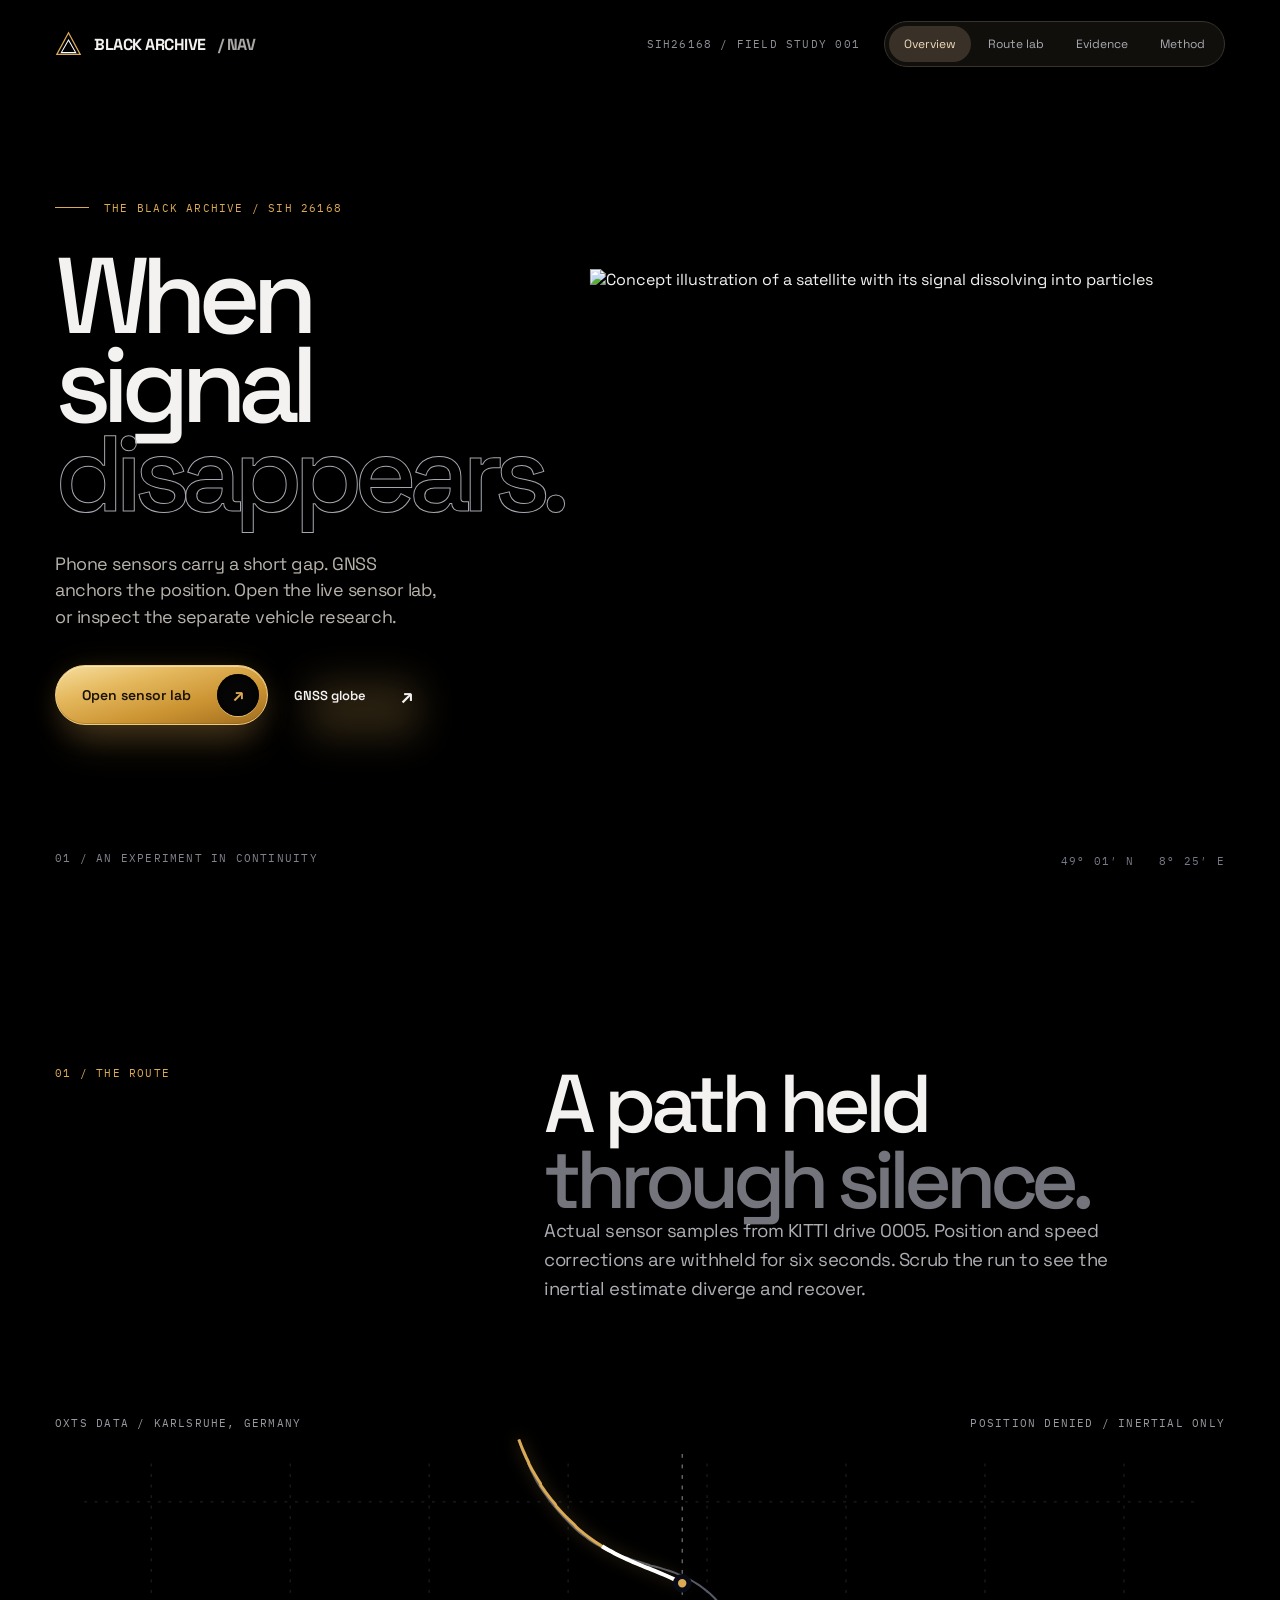
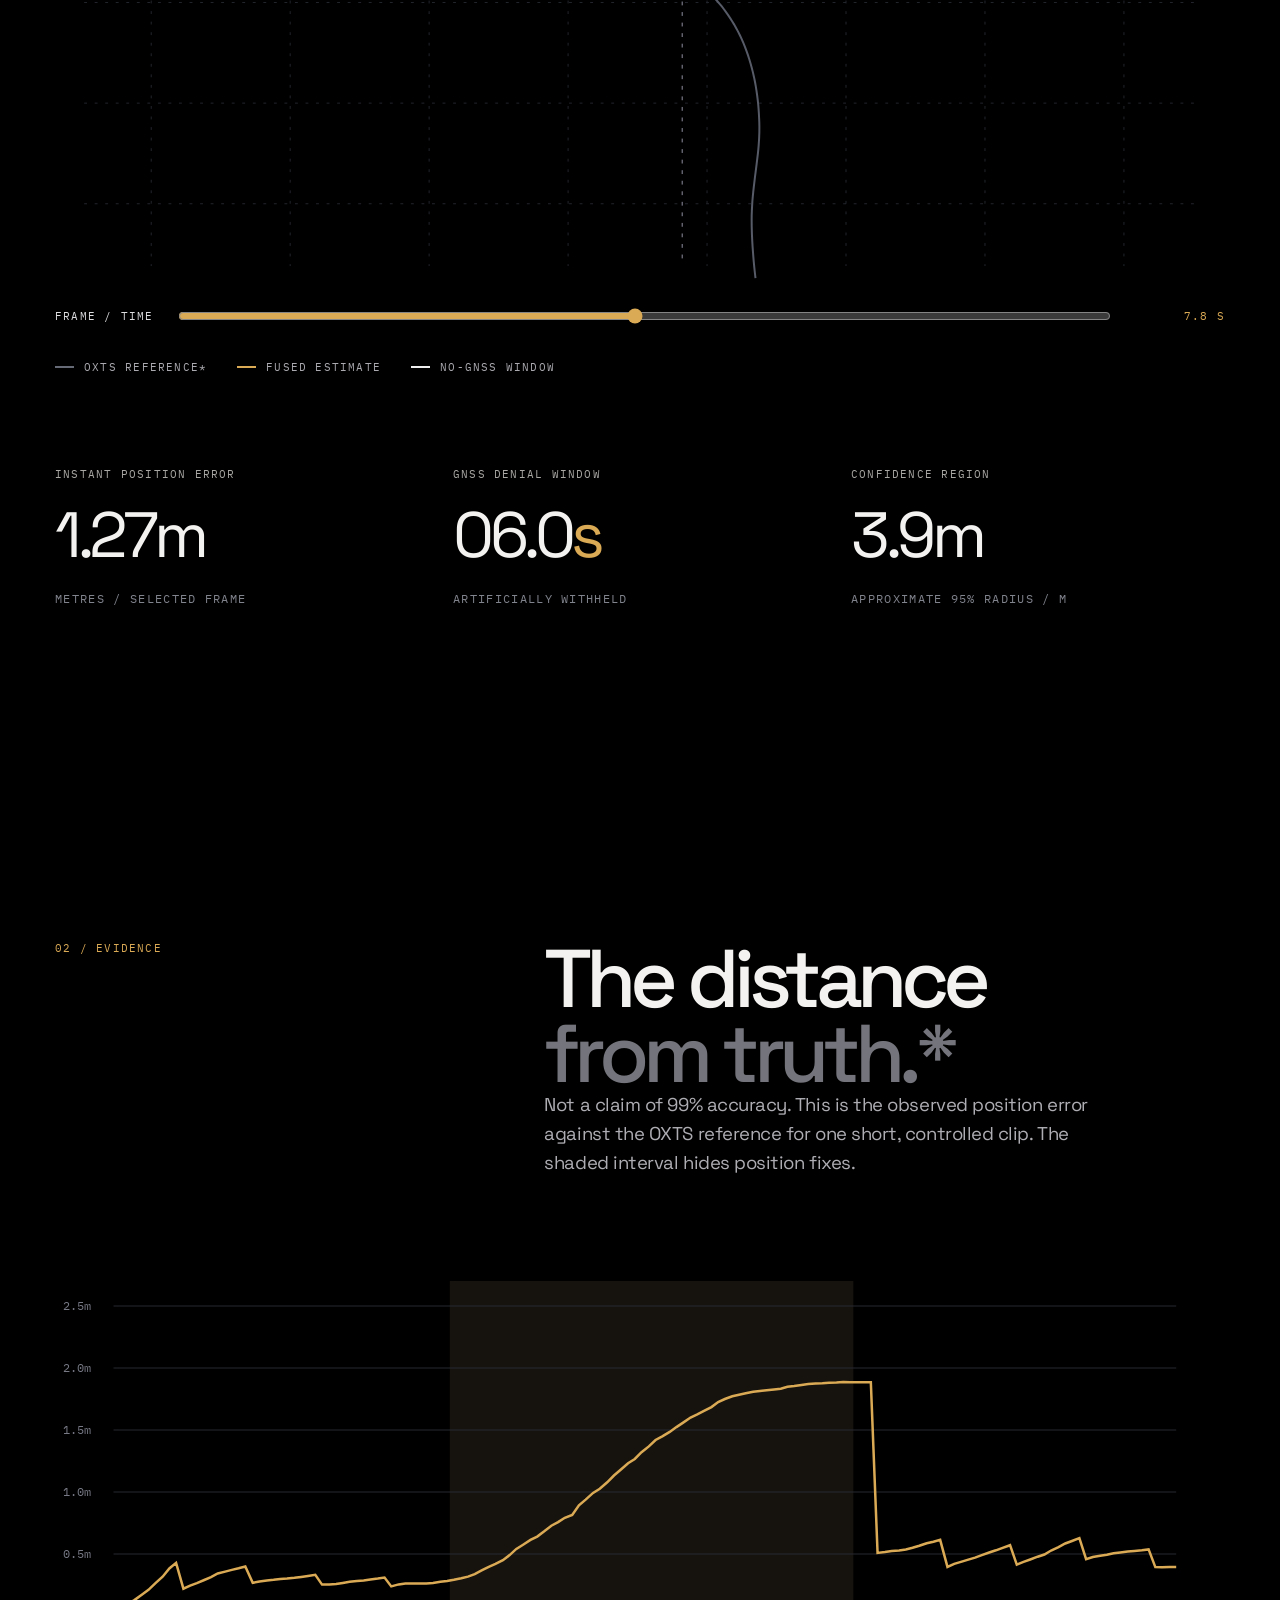
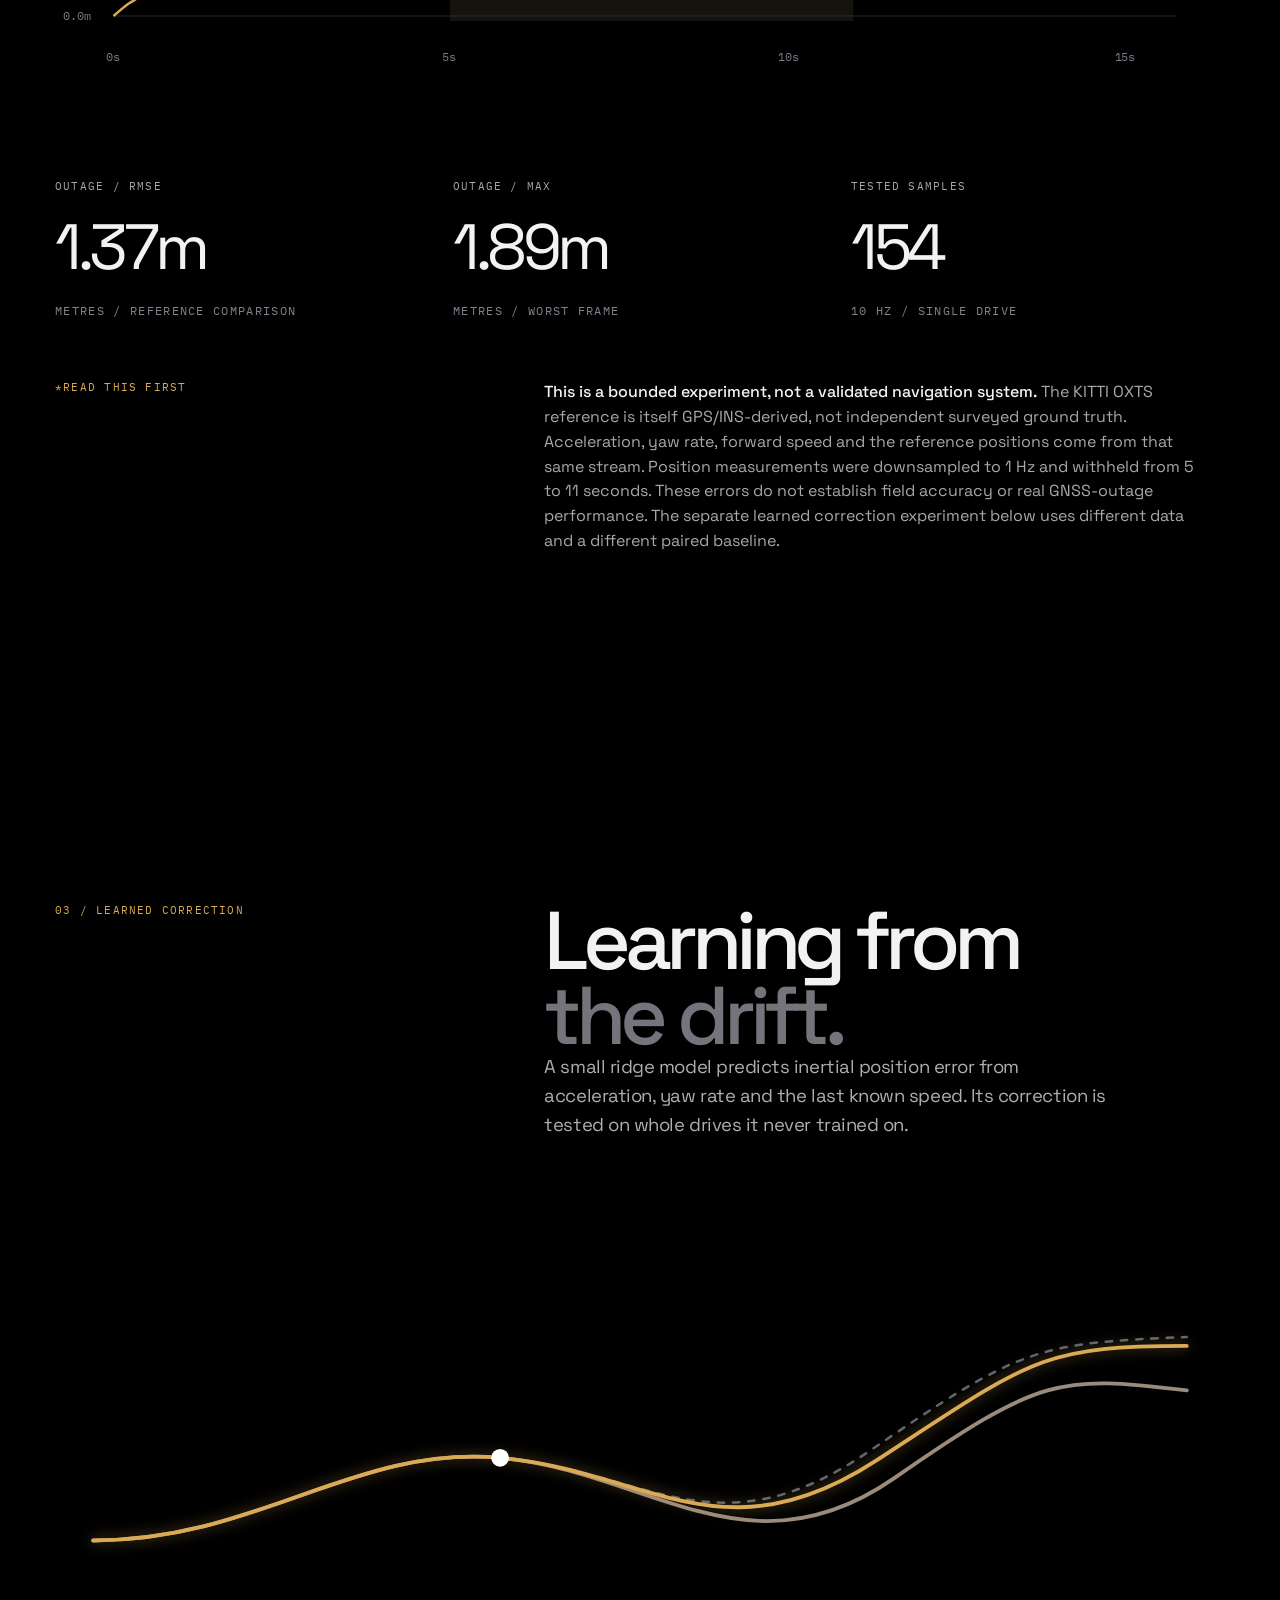
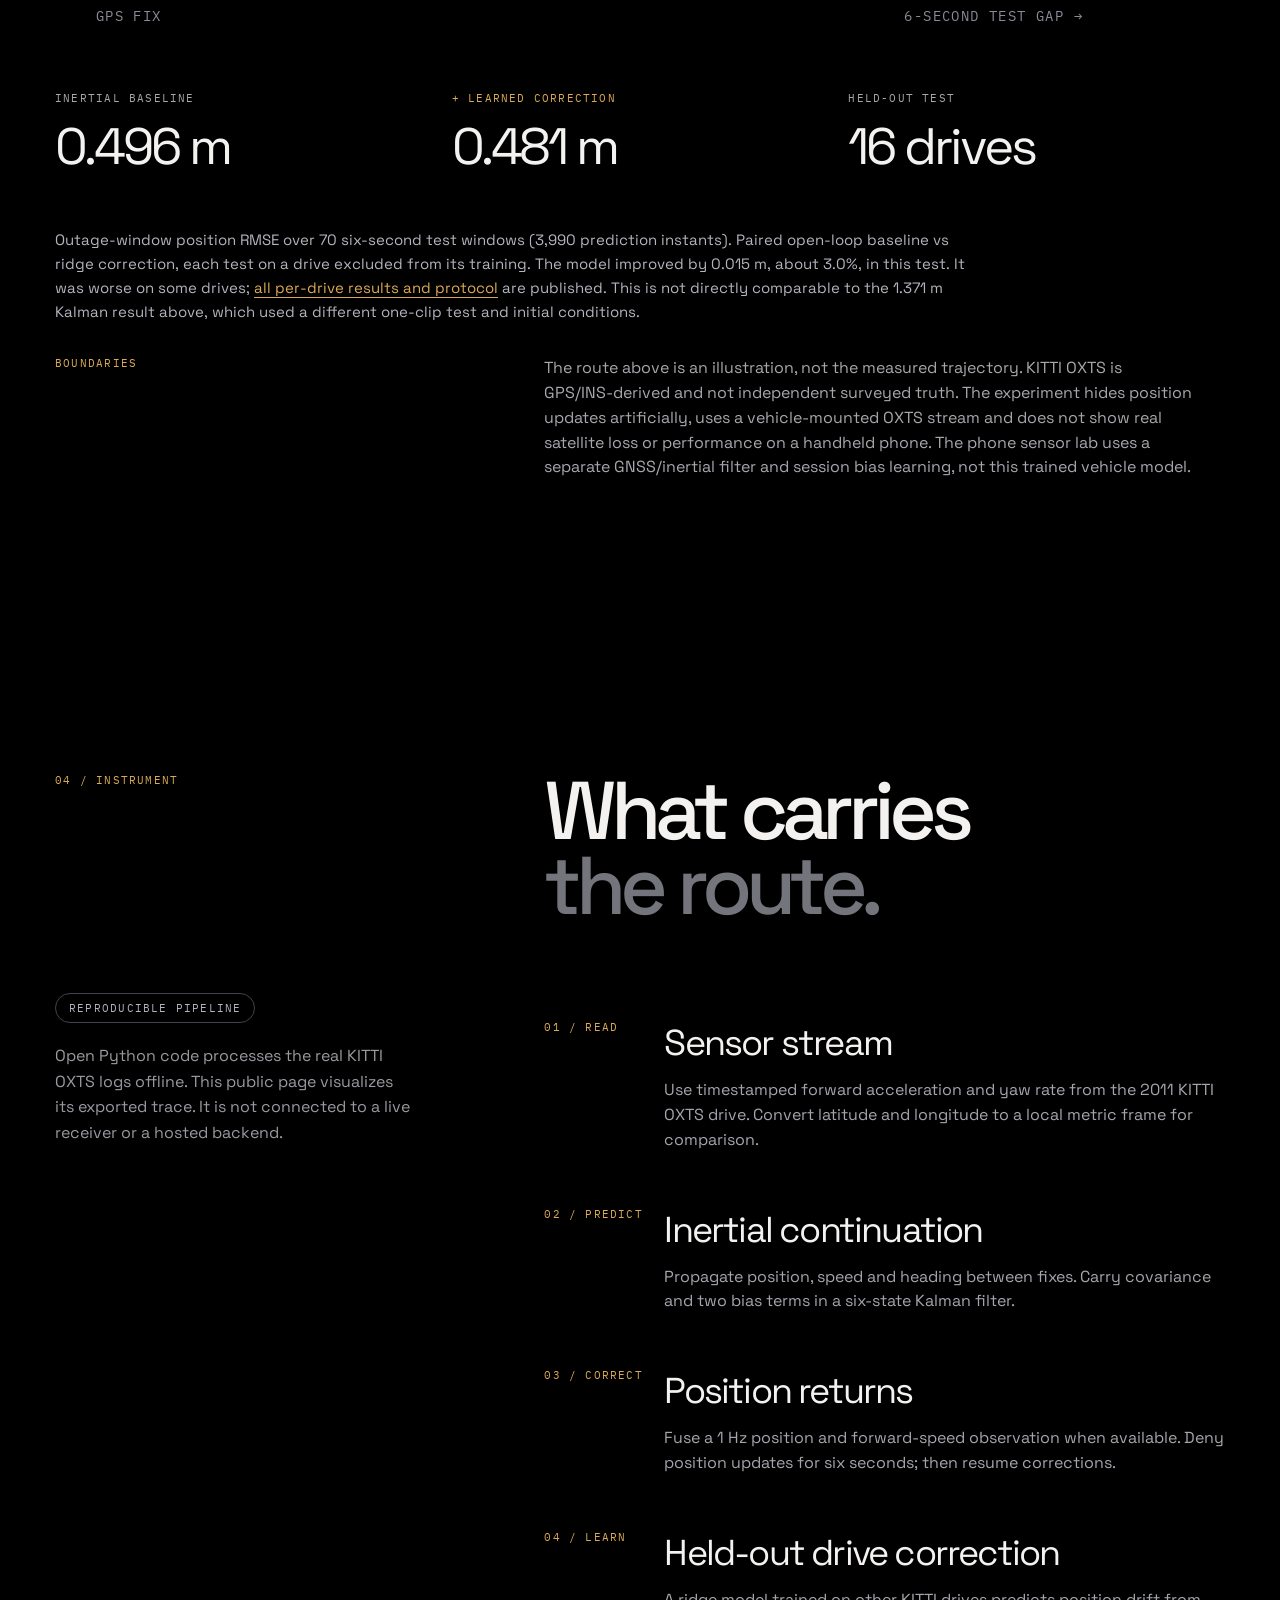
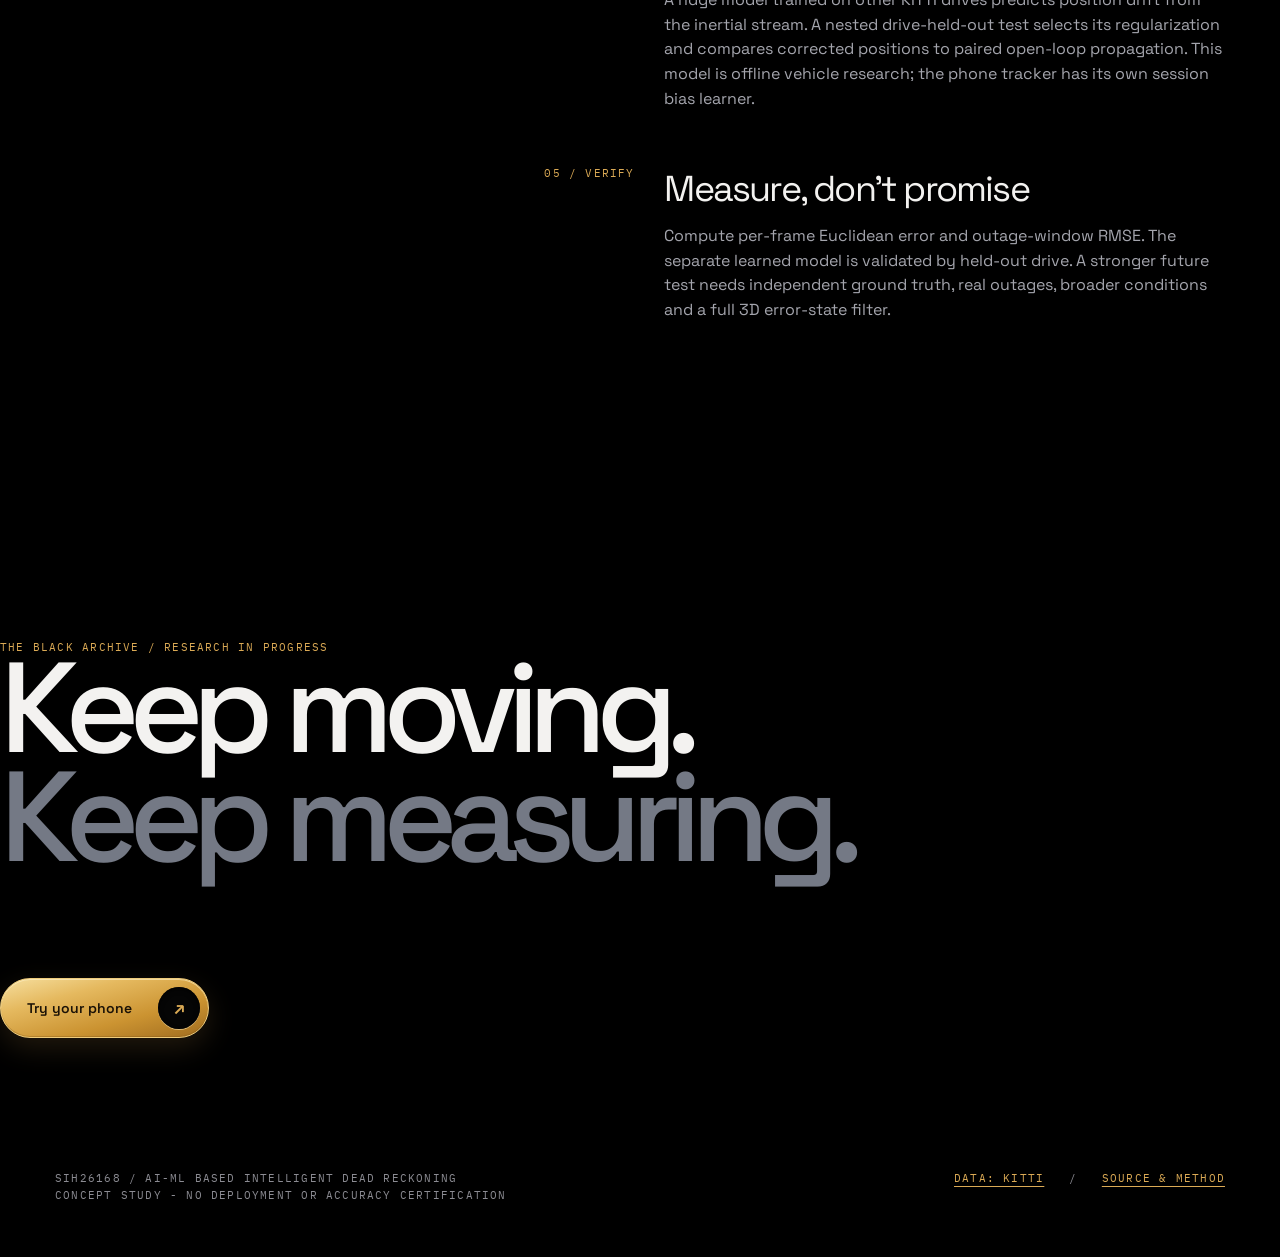
==== commit 30f1c6af: "v25: arrow cutout - web/index.html" ====
--- a/web/index.html
+++ b/web/index.html
@@ -16,6 +16,7 @@
 .cta.ghost{background:transparent;box-shadow:none;color:var(--ink,#f4f4f6);border:0;padding-left:0;margin-left:26px}
 @media (prefers-reduced-motion:reduce){.kr-word{transition:none}}
 .cta:not(.ghost){background:linear-gradient(165deg,#f6df9f 0%,#e5b95f 30%,#cb9331 66%,#a06c1f 100%);border-color:#efcc7c;color:#1b1206;box-shadow:inset 0 1px 0 #fff3cc99,inset 0 -1px 0 #7a4e1255,0 10px 28px #dbaa5526;transition:transform .4s cubic-bezier(.22,1,.36,1),background .4s,box-shadow .4s}.cta:not(.ghost):hover{background:linear-gradient(165deg,#fbe9b4 0%,#edc471 30%,#d69d3a 66%,#ab7625 100%);transform:translateY(-2px);box-shadow:inset 0 1px 0 #fff6d8aa,inset 0 -1px 0 #7a4e1255,0 14px 34px #dbaa5538}.cta:not(.ghost):active{transform:translateY(0) scale(.985);background:linear-gradient(165deg,#f6df9f 0%,#e5b95f 30%,#cb9331 66%,#a06c1f 100%);box-shadow:inset 0 2px 6px #6a410f66,0 4px 12px #dbaa5522}
+.cta:not(.ghost){padding:8px 8px 8px 26px;gap:26px;font-size:14px}.cta:not(.ghost) span{width:42px;height:42px;border-radius:50%;display:grid;place-items:center;background:#050505;color:#dbaa55;font-size:18px;line-height:1;box-shadow:inset 0 2px 5px #000000cc,inset 0 0 0 1px #00000066,0 1px 0 #ffeebb88;transition:transform .5s cubic-bezier(.22,1,.36,1)}.cta:not(.ghost):hover span{transform:rotate(45deg)}.cta:not(.ghost):active span{transform:rotate(45deg) scale(.94)}@media (prefers-reduced-motion:reduce){.cta:not(.ghost) span{transition:none}}
 </style></head>
 <body><a class="skip" href="#content">Skip to content</a><header class="header wrap"><a href="#home" class="mark" aria-label="The Black Archive, home"><span class="brand-icon" aria-hidden="true"><svg viewBox="0 0 30 30"><path fill="none" stroke="#dbaa55" stroke-width="1.4" d="M15 2 28 26H2Z"/><path fill="none" stroke="#fff" stroke-width="1.2" d="M15 10 23 24H7Z"/></svg></span>BLACK ARCHIVE<span class="muted">/ NAV</span></a><div class="header-right"><span class="version mono">SIH26168 / FIELD STUDY 001</span><nav class="nav" aria-label="Main navigation"><span class="nav-indicator" aria-hidden="true"></span><a class="active" href="#home">Overview</a><a href="#lab">Route lab</a><a href="#evidence">Evidence</a><a href="#method">Method</a></nav></div></header>
 <main id="content"><section class="hero wrap" id="home"><div class="hero-copy"><div class="eyebrow mono">THE BLACK ARCHIVE / SIH 26168</div><h1>When<br>signal<br><span class="outline">disappears.</span></h1><p class="hero-description">Phone sensors carry a short gap. GNSS anchors the position. Open the live sensor lab, or inspect the separate vehicle research.</p><a class="cta" href="./live.html">Open sensor lab <span aria-hidden="true">↗</span></a><a class="cta ghost" href="./globe.html">GNSS globe <span aria-hidden="true">↗</span></a></div><div class="hero-visual object-visual"><img class="hero-object" src="./1-satellite.webp" width="1536" height="1024" fetchpriority="high" alt="Concept illustration of a satellite with its signal dissolving into particles"/></div><span class="hero-meta mono">01 / AN EXPERIMENT IN CONTINUITY</span><span class="hero-index mono">49° 01′ N &nbsp; 8° 25′ E</span></section>
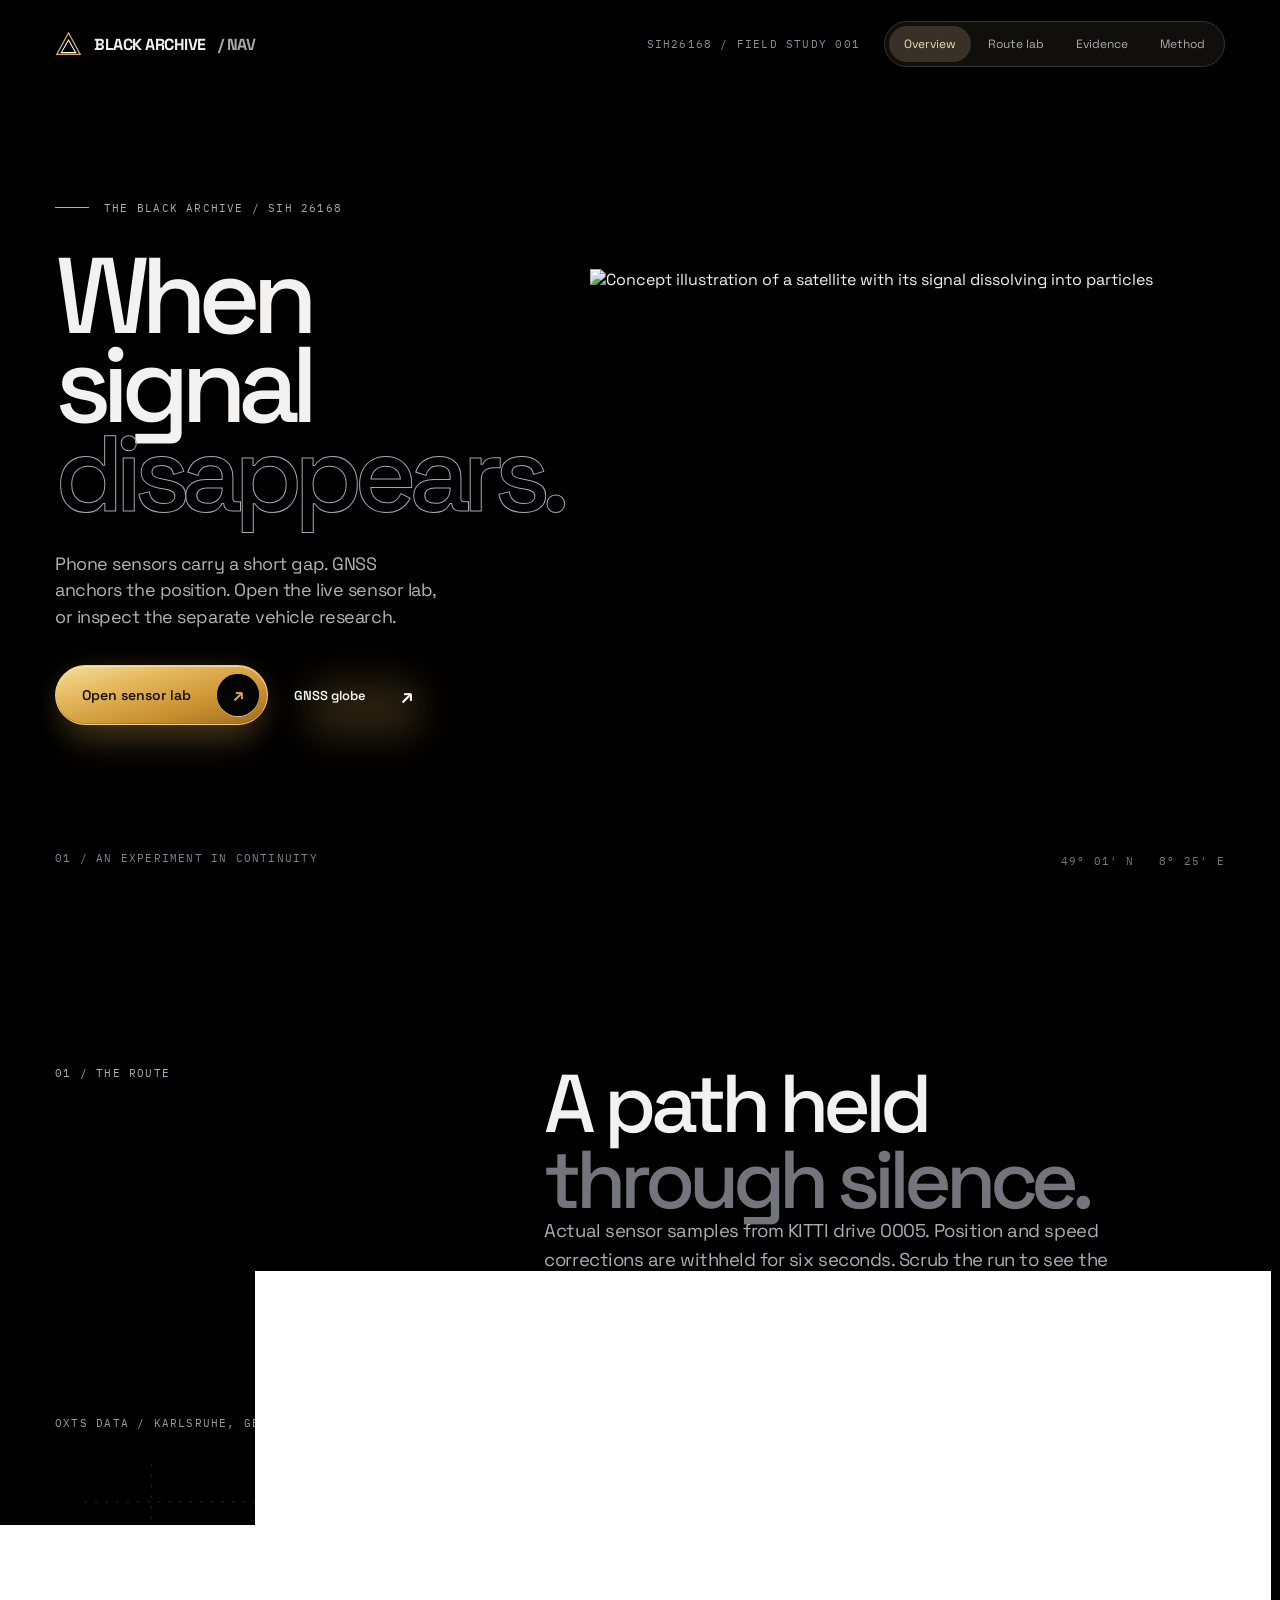
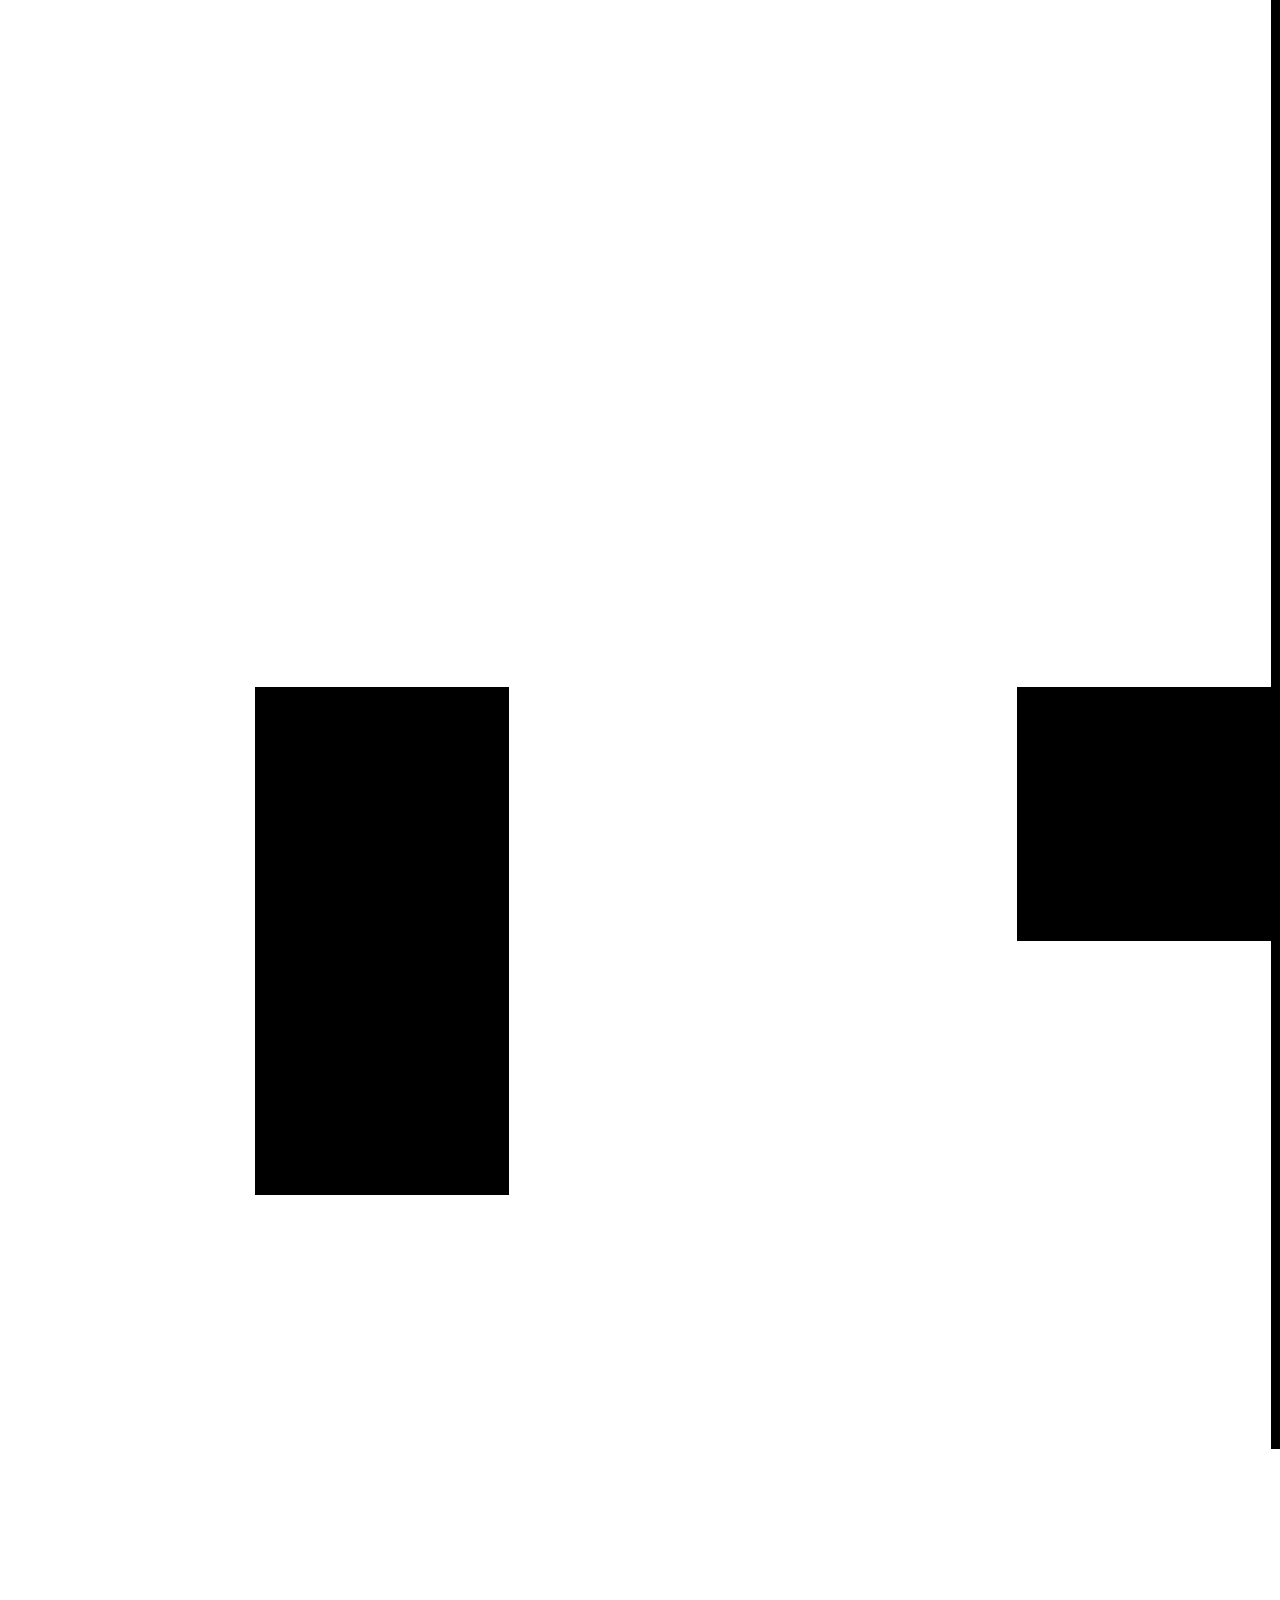
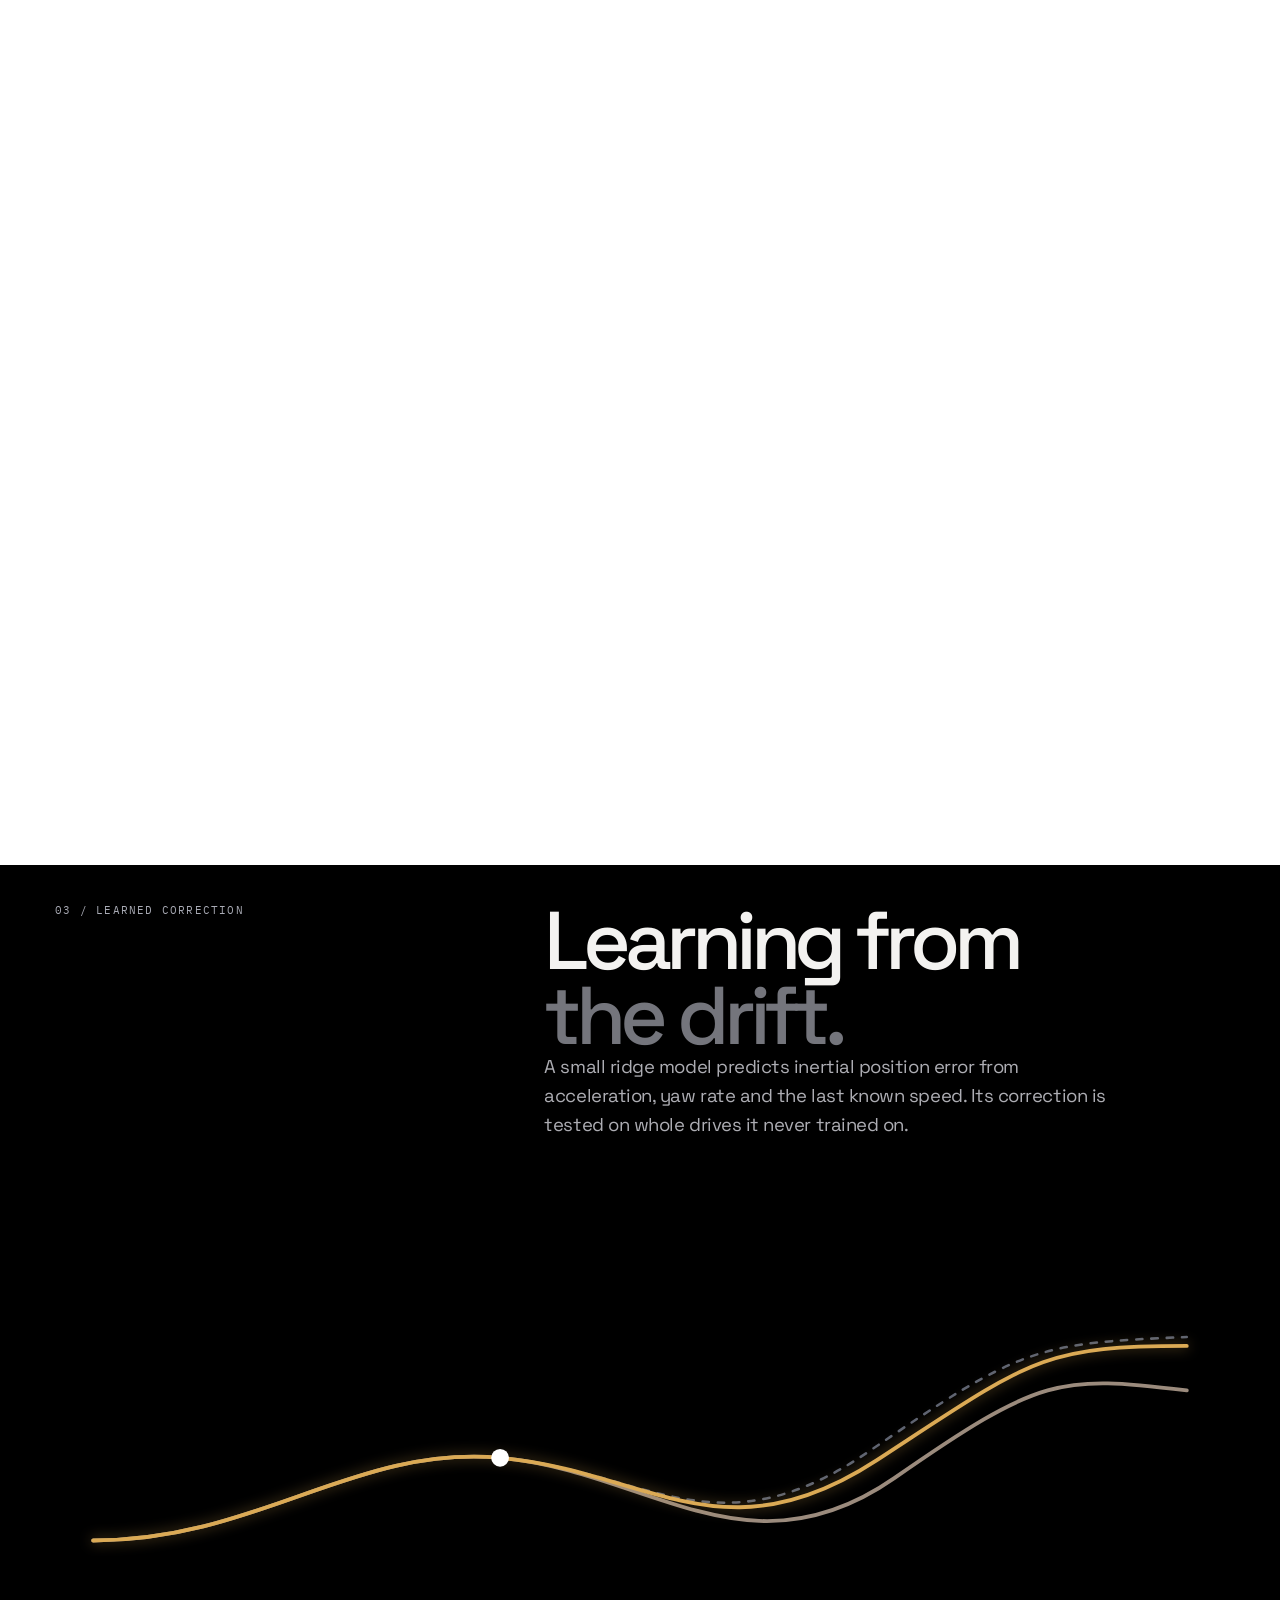
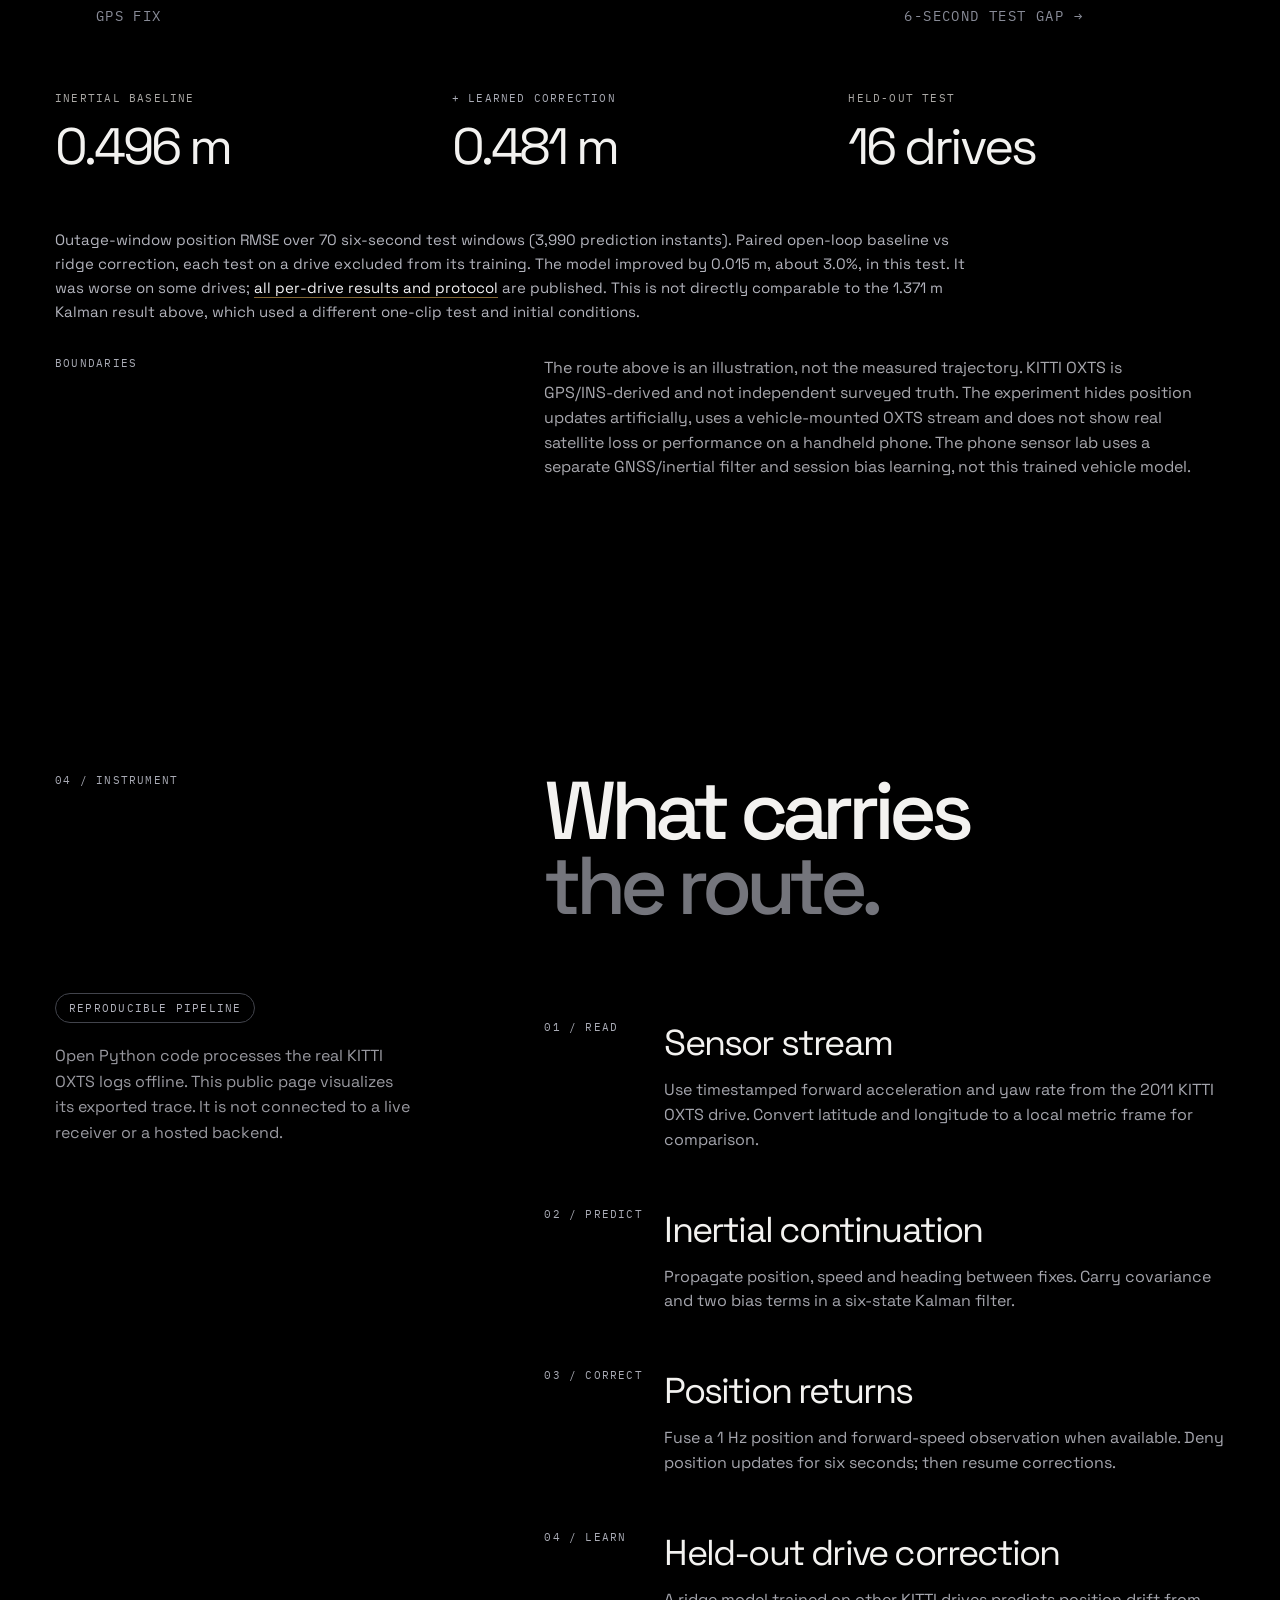
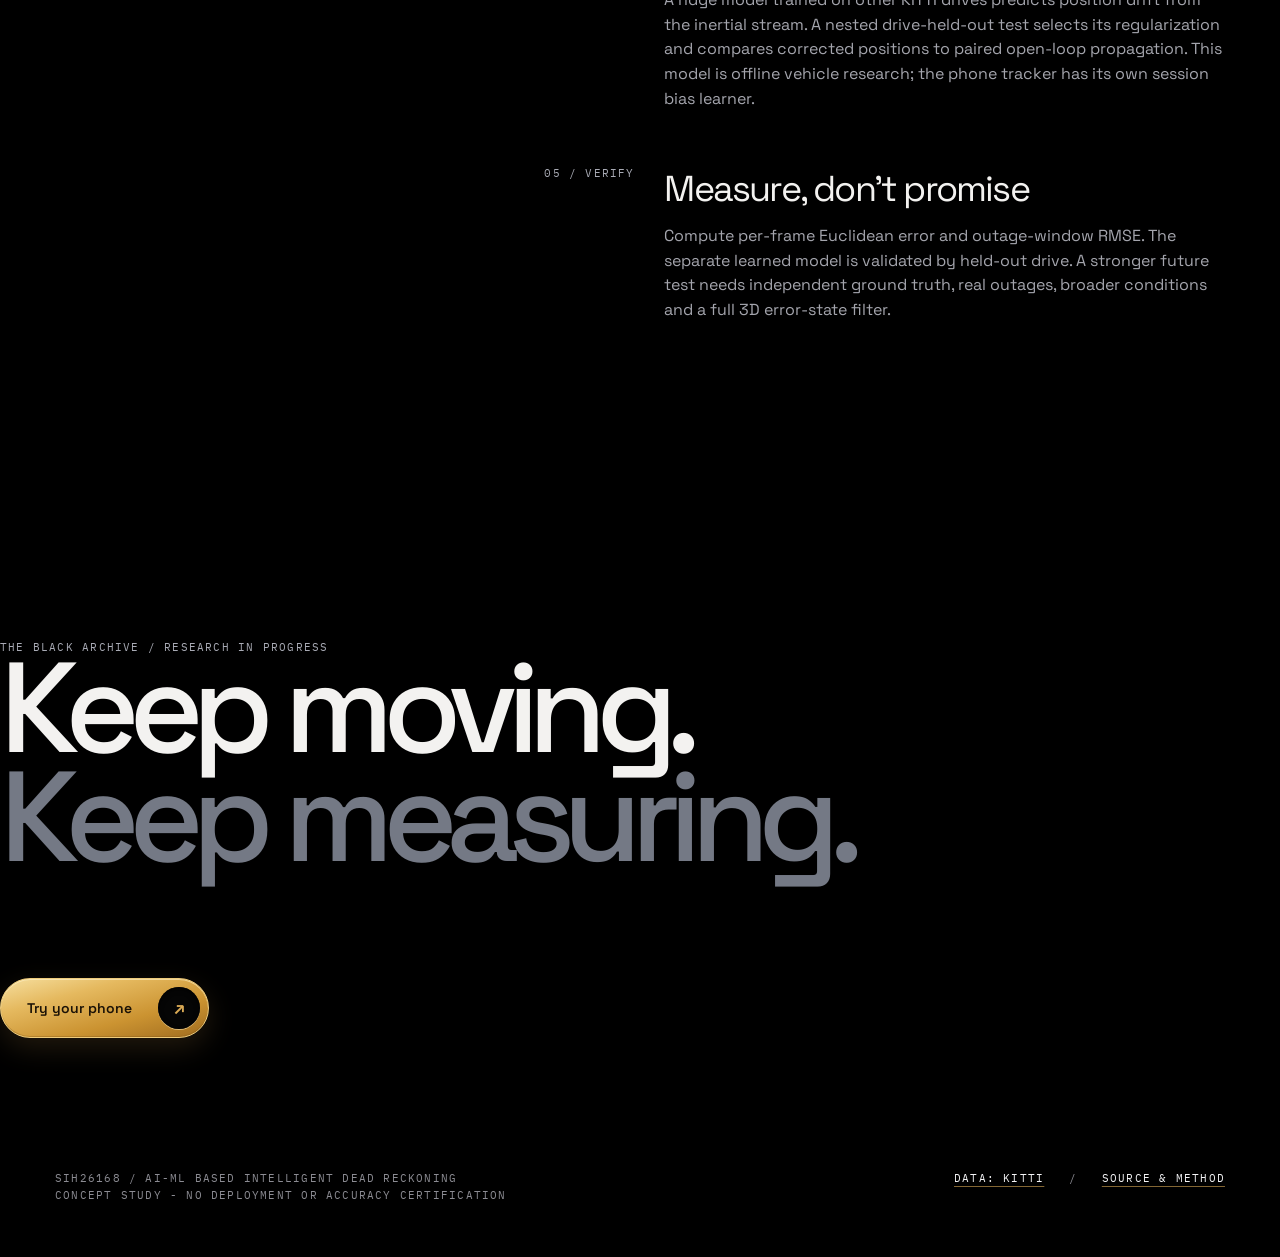
==== commit 82ac9def: "v26: neutral text - web/index.html" ====
--- a/web/index.html
+++ b/web/index.html
@@ -17,6 +17,7 @@
 @media (prefers-reduced-motion:reduce){.kr-word{transition:none}}
 .cta:not(.ghost){background:linear-gradient(165deg,#f6df9f 0%,#e5b95f 30%,#cb9331 66%,#a06c1f 100%);border-color:#efcc7c;color:#1b1206;box-shadow:inset 0 1px 0 #fff3cc99,inset 0 -1px 0 #7a4e1255,0 10px 28px #dbaa5526;transition:transform .4s cubic-bezier(.22,1,.36,1),background .4s,box-shadow .4s}.cta:not(.ghost):hover{background:linear-gradient(165deg,#fbe9b4 0%,#edc471 30%,#d69d3a 66%,#ab7625 100%);transform:translateY(-2px);box-shadow:inset 0 1px 0 #fff6d8aa,inset 0 -1px 0 #7a4e1255,0 14px 34px #dbaa5538}.cta:not(.ghost):active{transform:translateY(0) scale(.985);background:linear-gradient(165deg,#f6df9f 0%,#e5b95f 30%,#cb9331 66%,#a06c1f 100%);box-shadow:inset 0 2px 6px #6a410f66,0 4px 12px #dbaa5522}
 .cta:not(.ghost){padding:8px 8px 8px 26px;gap:26px;font-size:14px}.cta:not(.ghost) span{width:42px;height:42px;border-radius:50%;display:grid;place-items:center;background:#050505;color:#dbaa55;font-size:18px;line-height:1;box-shadow:inset 0 2px 5px #000000cc,inset 0 0 0 1px #00000066,0 1px 0 #ffeebb88;transition:transform .5s cubic-bezier(.22,1,.36,1)}.cta:not(.ghost):hover span{transform:rotate(45deg)}.cta:not(.ghost):active span{transform:rotate(45deg) scale(.94)}@media (prefers-reduced-motion:reduce){.cta:not(.ghost) span{transition:none}}
+.eyebrow,.section-kicker,.accent{color:#a9abb5}.has-steps .method-step.on .accent{color:#f4f4f6}.scrubber output{color:#f4f4f6}.learned a,.evidence-notes a,.footer a,.learned-caption a{color:#f4f4f6;text-decoration:underline;text-decoration-color:#dbaa5599;text-underline-offset:4px}.eyebrow:before,.eyebrow::before{background:#dbaa55}
 </style></head>
 <body><a class="skip" href="#content">Skip to content</a><header class="header wrap"><a href="#home" class="mark" aria-label="The Black Archive, home"><span class="brand-icon" aria-hidden="true"><svg viewBox="0 0 30 30"><path fill="none" stroke="#dbaa55" stroke-width="1.4" d="M15 2 28 26H2Z"/><path fill="none" stroke="#fff" stroke-width="1.2" d="M15 10 23 24H7Z"/></svg></span>BLACK ARCHIVE<span class="muted">/ NAV</span></a><div class="header-right"><span class="version mono">SIH26168 / FIELD STUDY 001</span><nav class="nav" aria-label="Main navigation"><span class="nav-indicator" aria-hidden="true"></span><a class="active" href="#home">Overview</a><a href="#lab">Route lab</a><a href="#evidence">Evidence</a><a href="#method">Method</a></nav></div></header>
 <main id="content"><section class="hero wrap" id="home"><div class="hero-copy"><div class="eyebrow mono">THE BLACK ARCHIVE / SIH 26168</div><h1>When<br>signal<br><span class="outline">disappears.</span></h1><p class="hero-description">Phone sensors carry a short gap. GNSS anchors the position. Open the live sensor lab, or inspect the separate vehicle research.</p><a class="cta" href="./live.html">Open sensor lab <span aria-hidden="true">↗</span></a><a class="cta ghost" href="./globe.html">GNSS globe <span aria-hidden="true">↗</span></a></div><div class="hero-visual object-visual"><img class="hero-object" src="./1-satellite.webp" width="1536" height="1024" fetchpriority="high" alt="Concept illustration of a satellite with its signal dissolving into particles"/></div><span class="hero-meta mono">01 / AN EXPERIMENT IN CONTINUITY</span><span class="hero-index mono">49° 01′ N &nbsp; 8° 25′ E</span></section>
